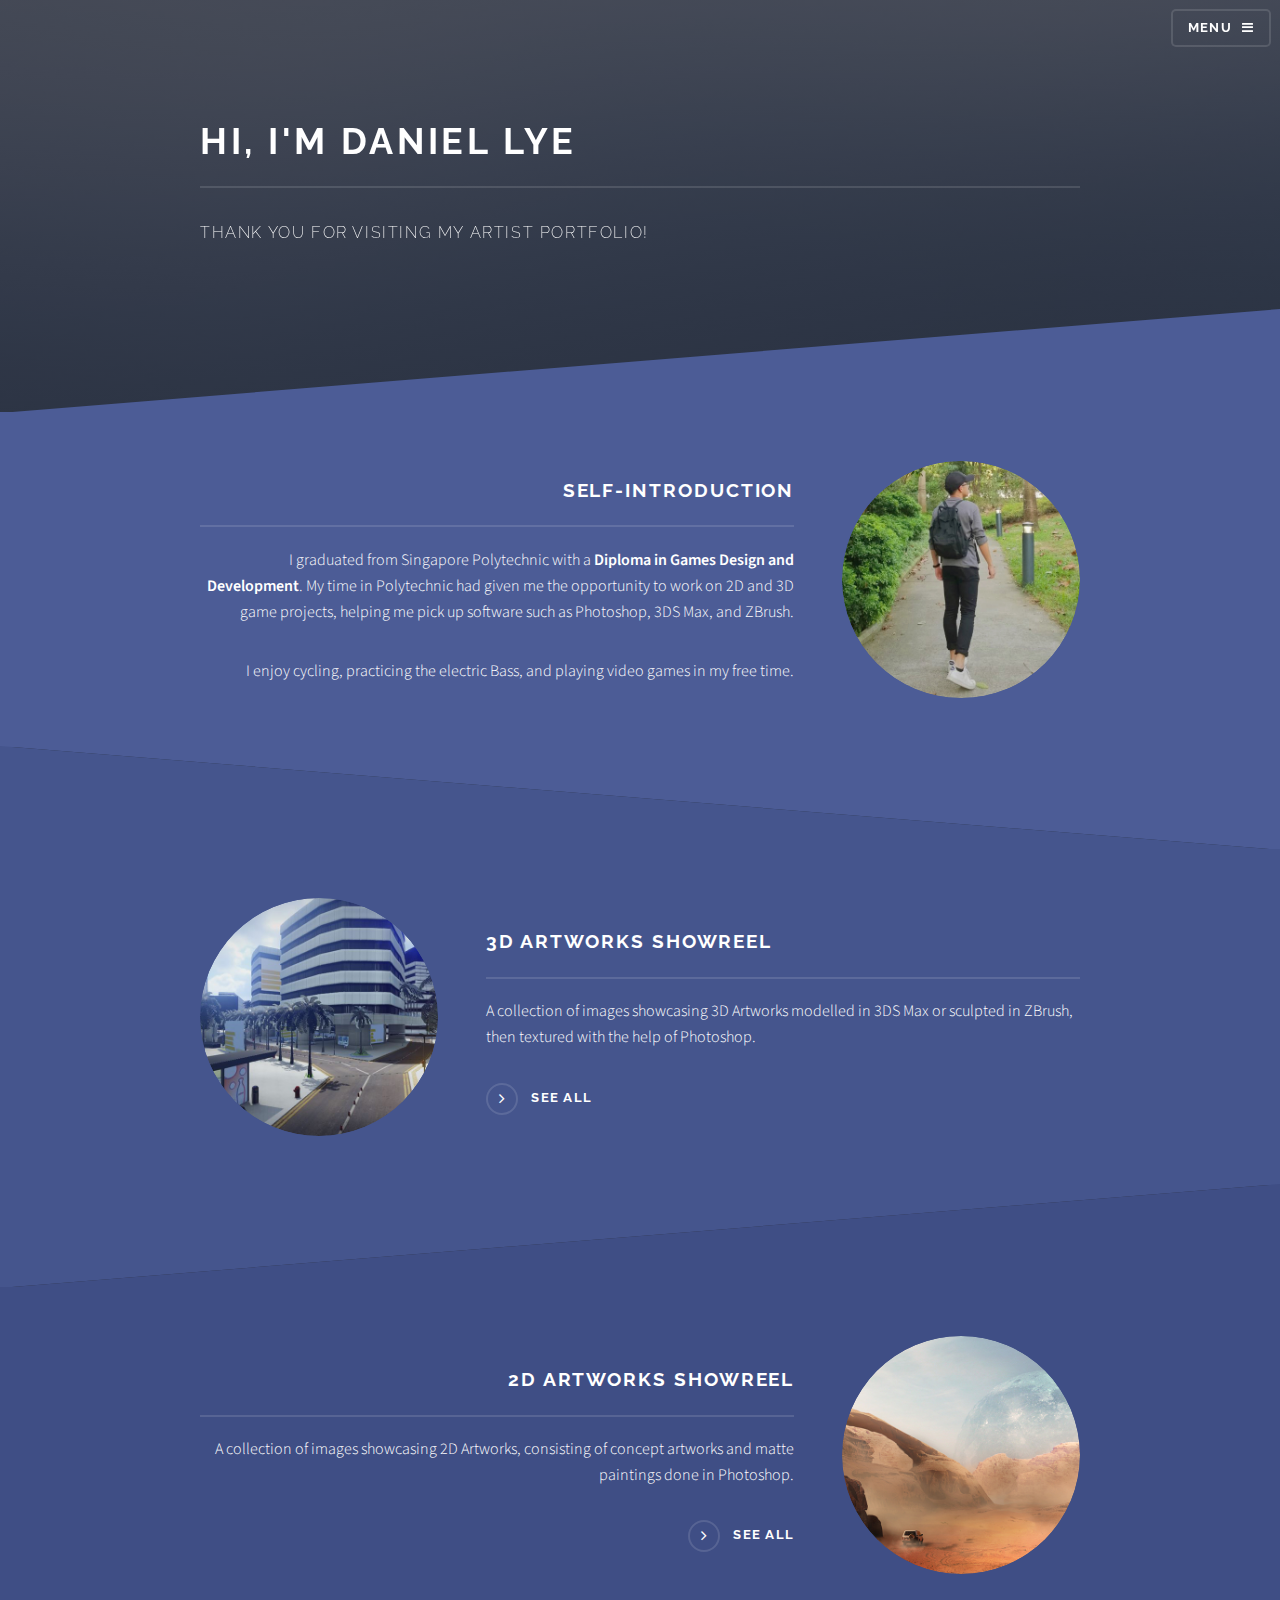
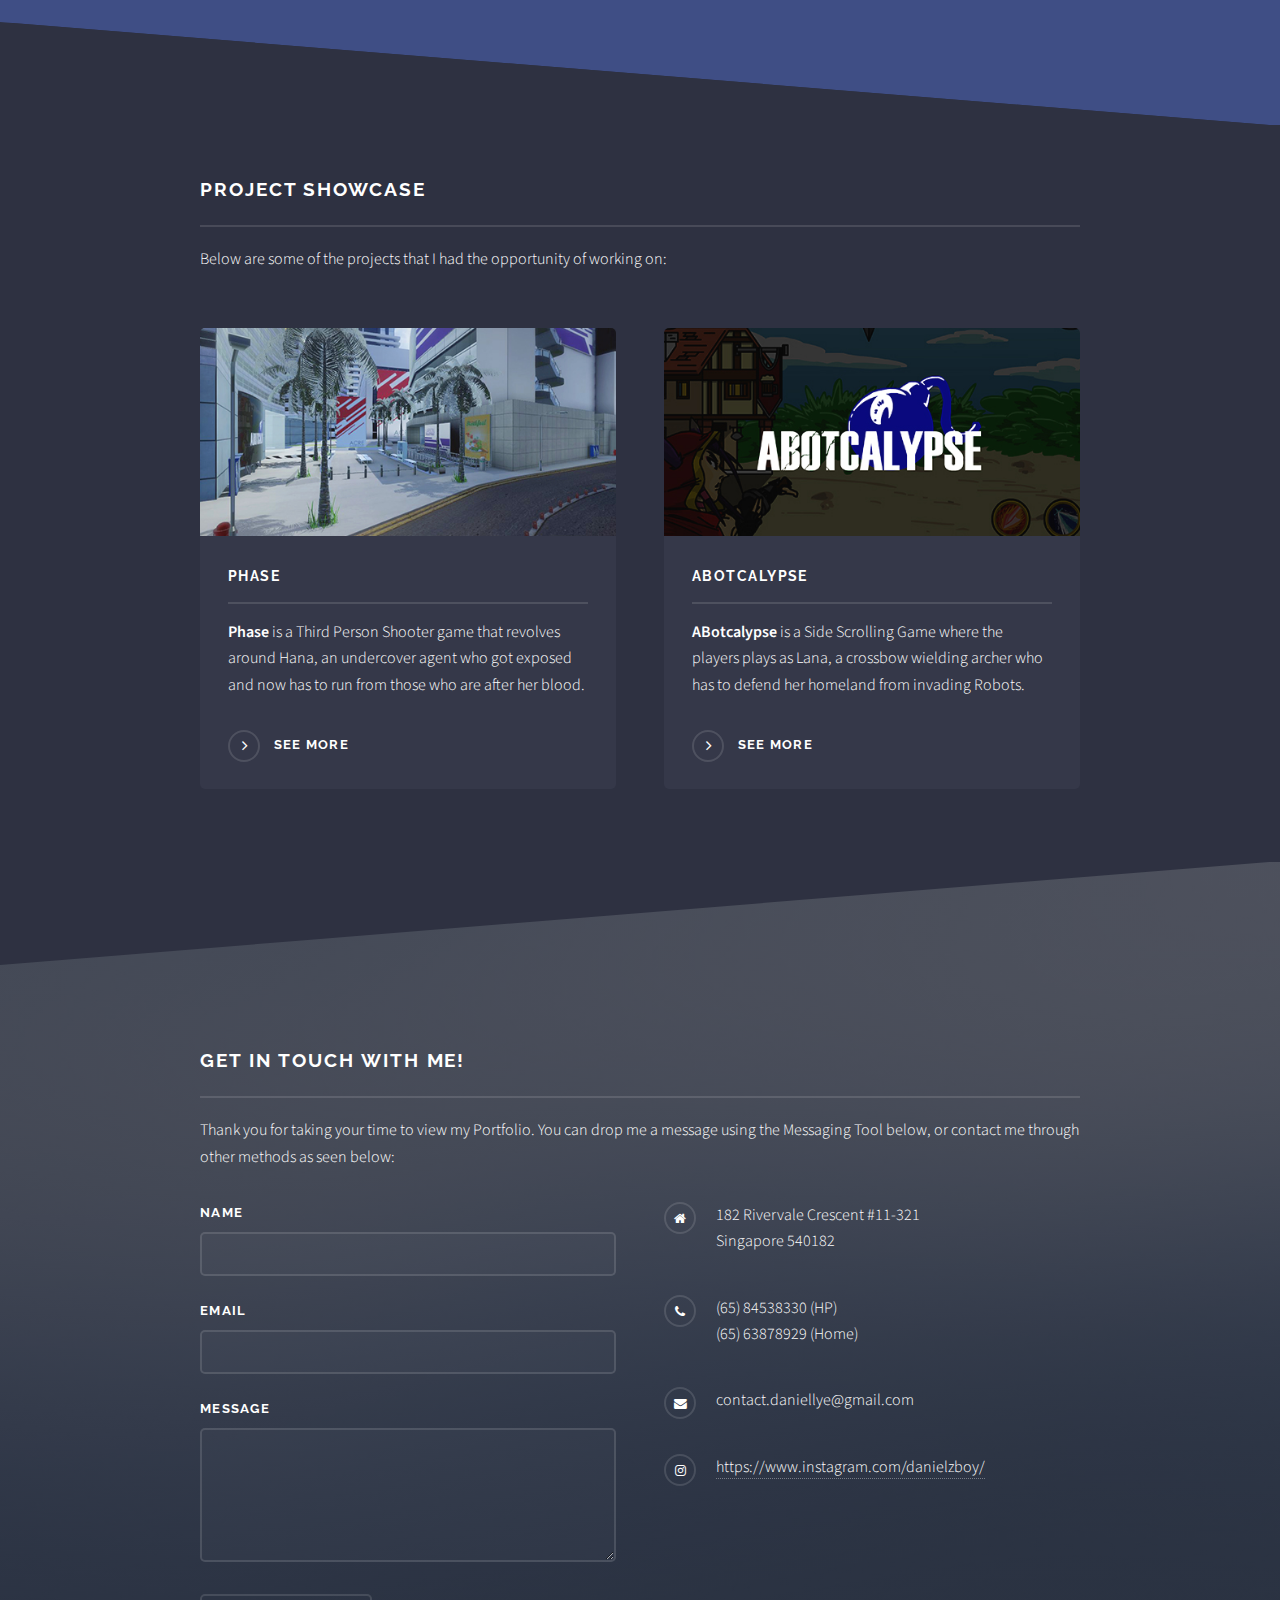
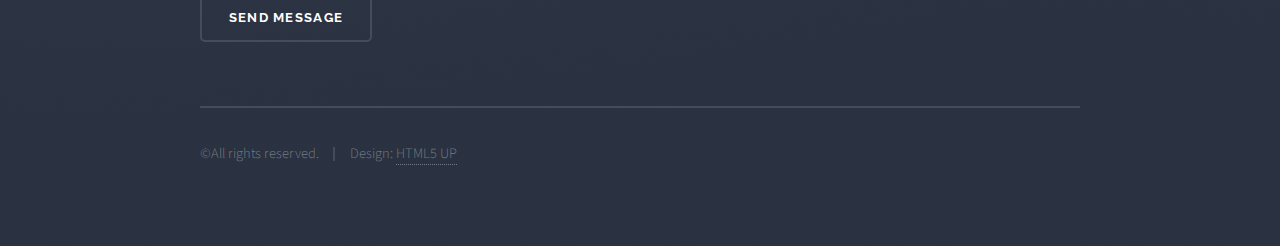
==== index.html @ 3d7a06c6 "Finished updating 2D Artworks" ====
<!DOCTYPE HTML>
<!--
	Solid State by HTML5 UP
	html5up.net | @ajlkn
	Free for personal and commercial use under the CCA 3.0 license (html5up.net/license)
-->
<html>
	<head>
		<title>Daniel Lye's Portfolio</title>
		<meta charset="utf-8" />
		<meta name="viewport" content="width=device-width, initial-scale=1, user-scalable=no" />
		<link rel="stylesheet" href="assets/css/main.css" />
		<noscript><link rel="stylesheet" href="assets/css/noscript.css" /></noscript>
	</head>
	<body class="is-preload">

		<!-- Page Wrapper -->
			<div id="page-wrapper">

				<!-- Header -->
					<header id="header" class="alt">
						<h1><a href="index.html">Daniel Lye's Portfolio</a></h1>
						<nav>
							<a href="#menu">Menu</a>
						</nav>
					</header>

				<!-- Menu -->
					<nav id="menu">
						<div class="inner">
							<h2>Menu</h2>
							<ul class="links">
								<li><a href="index.html">Home</a></li>
								<li><a href="3dartworks.html">3D Artworks</a></li>
								<li><a href="2dartworks.html">2D Artworks</a></li>
								<li><a href="#">Projects</a></li>
								<li><a href="#">Contact Me</a></li>
							</ul>
							<a href="#" class="close">Close</a>
						</div>
					</nav>

				<!-- Banner -->
					<section id="banner">
						<div class="inner">
							<!-- <div class="logo"><span class="icon fa-diamond"></span></div> -->
							<h2>Hi, I'm Daniel Lye</h2>
							<p>Thank you for visiting my Artist Portfolio!<!-- <a href="http://html5up.net">HTML5 UP</a>--></p>
						</div>
					</section>

				<!-- Wrapper -->
					<section id="wrapper">

						<!-- One -->
							<section id="one" class="wrapper spotlight style1">
								<div class="inner">
									<a class="image"><img src="images/01.jpg" alt="" /></a>
									<div class="content">
										<h2 class="major">Self-Introduction</h2>
										<p>I graduated from Singapore Polytechnic with a <strong>Diploma in Games Design and Development</strong>. My time in Polytechnic had given me the opportunity to work on 2D and 3D game projects, helping me pick up software such as Photoshop, 3DS Max, and ZBrush.</p>
										<p>I enjoy cycling, practicing the electric Bass, and playing video games in my free time.</p>
										<!-- <a href="#" class="special">Learn more</a> -->
									</div>
								</div>
							</section>

						<!-- Two -->
							<section id="two" class="wrapper alt spotlight style2">
								<div class="inner">
									<a href="3dartworks.html" class="image"><img src="images/02.jpg" alt="" /></a>
									<div class="content">
										<h2 class="major">3D Artworks Showreel</h2>
										<p>A collection of images showcasing 3D Artworks modelled in 3DS Max or sculpted in ZBrush, then textured with the help of Photoshop.</p>
										<a href="3dartworks.html" class="special">See All</a>
									</div>
								</div>
							</section>

						<!-- Three -->
							<section id="three" class="wrapper spotlight style3">
								<div class="inner">
									<a href="2dartworks.html" class="image"><img src="images/03.jpg" alt="" /></a>
									<div class="content">
										<h2 class="major">2D Artworks Showreel</h2>
										<p>A collection of images showcasing 2D Artworks, consisting of concept artworks and matte paintings done in Photoshop.</p>
										<a href="#" class="special">See All</a>
									</div>
								</div>
							</section>

						<!-- Four -->
							<section id="four" class="wrapper alt style1">
								<div class="inner">
									<h2 class="major">Project Showcase</h2>
									<p>Below are some of the projects that I had the opportunity of working on:</p>
									<section class="features">
										<article>
											<a href="#" class="image"><img src="images/04.jpg" alt="" /></a>
											<h3 class="major">Phase</h3>
											<p><strong>Phase</strong> is a Third Person Shooter game that revolves around Hana, an undercover agent who got exposed and now has to run from those who are after her blood.</p>
											<a href="#" class="special">See more</a>
										</article>
										<article>
											<a href="#" class="image"><img src="images/05.jpg" alt="" /></a>
											<h3 class="major">ABotcalypse</h3>
											<p><strong>ABotcalypse</strong> is a Side Scrolling Game where the players plays as Lana, a crossbow wielding archer who has to defend her homeland from invading Robots.</p>
											<a href="#" class="special">See more</a>
										</article>
										<!-- <article>
											<a href="#" class="image"><img src="images/pic06.jpg" alt="" /></a>
											<h3 class="major">ABotcalypse</h3>
											<p><strong>ABotcalypse</strong> is a Side Scrolling Game where the players plays as Lana, a crossbow wielding archer who has to defend her homeland from invading Robots.</p>
											<a href="#" class="special">Learn more</a>
										</article>
										<article>
											<a href="#" class="image"><img src="images/pic07.jpg" alt="" /></a>
											<h3 class="major">Fusce consequat</h3>
											<p>Lorem ipsum dolor sit amet, consectetur adipiscing vehicula id nulla dignissim dapibus ultrices.</p>
											<a href="#" class="special">Learn more</a>
										</article> -->
									</section>
									<!-- <ul class="actions">
										<li><a href="#" class="button">Browse All</a></li>
									</ul> -->
								</div>
							</section>

					</section>

				<!-- Footer -->
					<section id="footer">
						<div class="inner">
							<h2 class="major">Get in touch with me!</h2>
							<p>Thank you for taking your time to view my Portfolio. You can drop me a message using the Messaging Tool below, or contact me through other methods as seen below:</p>
							<form method="post" action="#">
								<div class="fields">
									<div class="field">
										<label for="name">Name</label>
										<input type="text" name="name" id="name" />
									</div>
									<div class="field">
										<label for="email">Email</label>
										<input type="email" name="email" id="email" />
									</div>
									<div class="field">
										<label for="message">Message</label>
										<textarea name="message" id="message" rows="4"></textarea>
									</div>
								</div>
								<ul class="actions">
									<li><input type="submit" value="Send Message" /></li>
								</ul>
							</form>
							<ul class="contact">
								<li class="fa-home">
								182 Rivervale Crescent #11-321<br />
								Singapore 540182</li>
								<li class="fa-phone">(65) 84538330 (HP)<br />(65) 63878929 (Home)</li>
								<li class="fa-envelope"><!-- <a href="#"></a> -->contact.daniellye@gmail.com</li>
								<!-- <li class="fa-twitter"><a href="#">twitter.com/untitled-tld</a></li>
								<li class="fa-facebook"><a href="#">facebook.com/untitled-tld</a></li> -->
								<li class="fa-instagram"><a href="https://www.instagram.com/danielzboy/">https://www.instagram.com/danielzboy/</a></li>
							</ul>
							<ul class="copyright">
								<li>&copy;All rights reserved.</li><li>Design: <a href="http://html5up.net">HTML5 UP</a></li>
							</ul>
						</div>
					</section>

			</div>

		<!-- Scripts -->
			<script src="assets/js/jquery.min.js"></script>
			<script src="assets/js/jquery.scrollex.min.js"></script>
			<script src="assets/js/browser.min.js"></script>
			<script src="assets/js/breakpoints.min.js"></script>
			<script src="assets/js/util.js"></script>
			<script src="assets/js/main.js"></script>

	</body>
</html>
---- assets/css/main.css ----
@import url(font-awesome.min.css);
@import url("https://fonts.googleapis.com/css?family=Raleway:200,700|Source+Sans+Pro:300,600,300italic,600italic");

/*
	Solid State by HTML5 UP
	html5up.net | @ajlkn
	Free for personal and commercial use under the CCA 3.0 license (html5up.net/license)
*/

html, body, div, span, applet, object,
iframe, h1, h2, h3, h4, h5, h6, p, blockquote,
pre, a, abbr, acronym, address, big, cite,
code, del, dfn, em, img, ins, kbd, q, s, samp,
small, strike, strong, sub, sup, tt, var, b,
u, i, center, dl, dt, dd, ol, ul, li, fieldset,
form, label, legend, table, caption, tbody,
tfoot, thead, tr, th, td, article, aside,
canvas, details, embed, figure, figcaption,
footer, header, hgroup, menu, nav, output, ruby,
section, summary, time, mark, audio, video {
	margin: 0;
	padding: 0;
	border: 0;
	font-size: 100%;
	font: inherit;
	vertical-align: baseline;}

article, aside, details, figcaption, figure,
footer, header, hgroup, menu, nav, section {
	display: block;}

body {
	line-height: 1;
}

ol, ul {
	list-style: none;
}

blockquote, q {
	quotes: none;
}

	blockquote:before, blockquote:after, q:before, q:after {
		content: '';
		content: none;
	}

table {
	border-collapse: collapse;
	border-spacing: 0;
}

body {
	-webkit-text-size-adjust: none;
}

mark {
	background-color: transparent;
	color: inherit;
}

input::-moz-focus-inner {
	border: 0;
	padding: 0;
}

input, select, textarea {
	-moz-appearance: none;
	-webkit-appearance: none;
	-ms-appearance: none;
	appearance: none;
}

/* Basic */

	@-ms-viewport {
		width: device-width;
	}

	body {
		-ms-overflow-style: scrollbar;
	}

	@media screen and (max-width: 480px) {

		html, body {
			min-width: 320px;
		}

	}

	html {
		box-sizing: border-box;
	}

	*, *:before, *:after {
		box-sizing: inherit;
	}

	body {
		background-color: #2e3141;
		background-image: linear-gradient(to top, rgba(46, 49, 65, 0.8), rgba(46, 49, 65, 0.8)), url("../../images/bg.jpg");
		background-size: auto, cover;
		background-attachment: fixed, fixed;
		background-position: center, center;
	}

		body.is-preload *, body.is-preload *:before, body.is-preload *:after {
			-moz-animation: none !important;
			-webkit-animation: none !important;
			-ms-animation: none !important;
			animation: none !important;
			-moz-transition: none !important;
			-webkit-transition: none !important;
			-ms-transition: none !important;
			transition: none !important;
		}

/* Type */

	body, input, select, textarea {
		color: #ffffff;
		font-family: "Source Sans Pro", Helvetica, sans-serif;
		font-size: 16.5pt;
		font-weight: 300;
		line-height: 1.65;
	}

		@media screen and (max-width: 1680px) {

			body, input, select, textarea {
				font-size: 13pt;
			}

		}

		@media screen and (max-width: 1280px) {

			body, input, select, textarea {
				font-size: 12pt;
			}

		}

		@media screen and (max-width: 980px) {

			body, input, select, textarea {
				font-size: 12pt;
			}

		}

		@media screen and (max-width: 736px) {

			body, input, select, textarea {
				font-size: 12pt;
			}

		}

		@media screen and (max-width: 480px) {

			body, input, select, textarea {
				font-size: 12pt;
			}

		}

	a {
		-moz-transition: color 0.2s ease-in-out, border-bottom-color 0.2s ease-in-out;
		-webkit-transition: color 0.2s ease-in-out, border-bottom-color 0.2s ease-in-out;
		-ms-transition: color 0.2s ease-in-out, border-bottom-color 0.2s ease-in-out;
		transition: color 0.2s ease-in-out, border-bottom-color 0.2s ease-in-out;
		border-bottom: dotted 1px rgba(255, 255, 255, 0.35);
		color: #ffffff;
		text-decoration: none;
	}

		a:hover {
			border-bottom-color: transparent;
			color: #ffffff !important;
		}

		a.special:not(.button) {
			text-decoration: none;
			border-bottom: 0;
			display: block;
			font-family: Raleway, Helvetica, sans-serif;
			font-size: 0.8em;
			font-weight: 700;
			letter-spacing: 0.1em;
			margin: 0 0 2em 0;
			text-transform: uppercase;
		}

			a.special:not(.button):before {
				-moz-osx-font-smoothing: grayscale;
				-webkit-font-smoothing: antialiased;
				font-family: FontAwesome;
				font-style: normal;
				font-weight: normal;
				text-transform: none !important;
			}

			a.special:not(.button):before {
				-moz-transition: background-color 0.2s ease-in-out;
				-webkit-transition: background-color 0.2s ease-in-out;
				-ms-transition: background-color 0.2s ease-in-out;
				transition: background-color 0.2s ease-in-out;
				border-radius: 100%;
				border: solid 2px rgba(255, 255, 255, 0.125);
				content: '\f105';
				display: inline-block;
				font-size: 1.25em;
				height: 2em;
				line-height: 1.65em;
				margin-right: 0.85em;
				text-align: center;
				text-indent: 0.15em;
				vertical-align: middle;
				width: 2em;
			}

			a.special:not(.button):hover:before {
				background-color: rgba(255, 255, 255, 0.025);
			}

			a.special:not(.button):active:before {
				background-color: rgba(255, 255, 255, 0.075);
			}

	strong, b {
		color: #ffffff;
		font-weight: 600;
	}

	em, i {
		font-style: italic;
	}

	p {
		margin: 0 0 2em 0;
	}

	h1, h2, h3, h4, h5, h6 {
		color: #ffffff;
		font-family: Raleway, Helvetica, sans-serif;
		font-weight: 700;
		letter-spacing: 0.1em;
		margin: 0 0 1em 0;
		text-transform: uppercase;
	}

		h1 a, h2 a, h3 a, h4 a, h5 a, h6 a {
			color: inherit;
			text-decoration: none;
			border-bottom: 0;
		}

		h1 span, h2 span, h3 span, h4 span, h5 span, h6 span {
			font-weight: 200;
		}

		h1.major, h2.major, h3.major, h4.major, h5.major, h6.major {
			padding-bottom: 1em;
			border-bottom: solid 2px rgba(255, 255, 255, 0.125);
		}

	h2 {
		font-size: 1.2em;
	}

	h3 {
		font-size: 0.9em;
	}

	h4 {
		font-size: 0.7em;
	}

	h5 {
		font-size: 0.7em;
	}

	h6 {
		font-size: 0.7em;
	}

	@media screen and (max-width: 736px) {

		h2 {
			font-size: 1em;
		}

		h3 {
			font-size: 0.8em;
		}

	}

	sub {
		font-size: 0.8em;
		position: relative;
		top: 0.5em;
	}

	sup {
		font-size: 0.8em;
		position: relative;
		top: -0.5em;
	}

	blockquote {
		border-left: solid 4px rgba(255, 255, 255, 0.125);
		font-style: italic;
		margin: 0 0 2em 0;
		padding: 0.5em 0 0.5em 2em;
	}

	code {
		background: rgba(255, 255, 255, 0.025);
		border-radius: 5px;
		border: solid 2px rgba(255, 255, 255, 0.125);
		font-family: "Courier New", monospace;
		font-size: 0.9em;
		margin: 0 0.25em;
		padding: 0.25em 0.65em;
	}

	pre {
		-webkit-overflow-scrolling: touch;
		font-family: "Courier New", monospace;
		font-size: 0.9em;
		margin: 0 0 2em 0;
	}

		pre code {
			display: block;
			line-height: 1.75em;
			padding: 1em 1.5em;
			overflow-x: auto;
		}

	hr {
		border: 0;
		border-bottom: solid 2px rgba(255, 255, 255, 0.125);
		margin: 2.5em 0;
	}

		hr.major {
			margin: 4em 0;
		}

	.align-left {
		text-align: left;
	}

	.align-center {
		text-align: center;
	}

	.align-right {
		text-align: right;
	}

/* Row */

	.row {
		display: flex;
		flex-wrap: wrap;
		box-sizing: border-box;
		align-items: stretch;
	}

		.row > * {
			box-sizing: border-box;
		}

		.row.gtr-uniform > * > :last-child {
			margin-bottom: 0;
		}

		.row.aln-left {
			justify-content: flex-start;
		}

		.row.aln-center {
			justify-content: center;
		}

		.row.aln-right {
			justify-content: flex-end;
		}

		.row.aln-top {
			align-items: flex-start;
		}

		.row.aln-middle {
			align-items: center;
		}

		.row.aln-bottom {
			align-items: flex-end;
		}

		.row > .imp {
			order: -1;
		}

		.row > .col-1 {
			width: 8.3333333333%;
		}

		.row > .off-1 {
			margin-left: 8.3333333333%;
		}

		.row > .col-2 {
			width: 16.6666666667%;
		}

		.row > .off-2 {
			margin-left: 16.6666666667%;
		}

		.row > .col-3 {
			width: 25%;
		}

		.row > .off-3 {
			margin-left: 25%;
		}

		.row > .col-4 {
			width: 33.3333333333%;
		}

		.row > .off-4 {
			margin-left: 33.3333333333%;
		}

		.row > .col-5 {
			width: 41.6666666667%;
		}

		.row > .off-5 {
			margin-left: 41.6666666667%;
		}

		.row > .col-6 {
			width: 50%;
		}

		.row > .off-6 {
			margin-left: 50%;
		}

		.row > .col-7 {
			width: 58.3333333333%;
		}

		.row > .off-7 {
			margin-left: 58.3333333333%;
		}

		.row > .col-8 {
			width: 66.6666666667%;
		}

		.row > .off-8 {
			margin-left: 66.6666666667%;
		}

		.row > .col-9 {
			width: 75%;
		}

		.row > .off-9 {
			margin-left: 75%;
		}

		.row > .col-10 {
			width: 83.3333333333%;
		}

		.row > .off-10 {
			margin-left: 83.3333333333%;
		}

		.row > .col-11 {
			width: 91.6666666667%;
		}

		.row > .off-11 {
			margin-left: 91.6666666667%;
		}

		.row > .col-12 {
			width: 100%;
		}

		.row > .off-12 {
			margin-left: 100%;
		}

		.row.gtr-0 {
			margin-top: 0;
			margin-left: 0em;
		}

			.row.gtr-0 > * {
				padding: 0 0 0 0em;
			}

			.row.gtr-0.gtr-uniform {
				margin-top: 0em;
			}

				.row.gtr-0.gtr-uniform > * {
					padding-top: 0em;
				}

		.row.gtr-25 {
			margin-top: 0;
			margin-left: -0.4375em;
		}

			.row.gtr-25 > * {
				padding: 0 0 0 0.4375em;
			}

			.row.gtr-25.gtr-uniform {
				margin-top: -0.4375em;
			}

				.row.gtr-25.gtr-uniform > * {
					padding-top: 0.4375em;
				}

		.row.gtr-50 {
			margin-top: 0;
			margin-left: -0.875em;
		}

			.row.gtr-50 > * {
				padding: 0 0 0 0.875em;
			}

			.row.gtr-50.gtr-uniform {
				margin-top: -0.875em;
			}

				.row.gtr-50.gtr-uniform > * {
					padding-top: 0.875em;
				}

		.row {
			margin-top: 0;
			margin-left: -1.75em;
		}

			.row > * {
				padding: 0 0 0 1.75em;
			}

			.row.gtr-uniform {
				margin-top: -1.75em;
			}

				.row.gtr-uniform > * {
					padding-top: 1.75em;
				}

		.row.gtr-150 {
			margin-top: 0;
			margin-left: -2.625em;
		}

			.row.gtr-150 > * {
				padding: 0 0 0 2.625em;
			}

			.row.gtr-150.gtr-uniform {
				margin-top: -2.625em;
			}

				.row.gtr-150.gtr-uniform > * {
					padding-top: 2.625em;
				}

		.row.gtr-200 {
			margin-top: 0;
			margin-left: -3.5em;
		}

			.row.gtr-200 > * {
				padding: 0 0 0 3.5em;
			}

			.row.gtr-200.gtr-uniform {
				margin-top: -3.5em;
			}

				.row.gtr-200.gtr-uniform > * {
					padding-top: 3.5em;
				}

		@media screen and (max-width: 1680px) {

			.row {
				display: flex;
				flex-wrap: wrap;
				box-sizing: border-box;
				align-items: stretch;
			}

				.row > * {
					box-sizing: border-box;
				}

				.row.gtr-uniform > * > :last-child {
					margin-bottom: 0;
				}

				.row.aln-left {
					justify-content: flex-start;
				}

				.row.aln-center {
					justify-content: center;
				}

				.row.aln-right {
					justify-content: flex-end;
				}

				.row.aln-top {
					align-items: flex-start;
				}

				.row.aln-middle {
					align-items: center;
				}

				.row.aln-bottom {
					align-items: flex-end;
				}

				.row > .imp-xlarge {
					order: -1;
				}

				.row > .col-1-xlarge {
					width: 8.3333333333%;
				}

				.row > .off-1-xlarge {
					margin-left: 8.3333333333%;
				}

				.row > .col-2-xlarge {
					width: 16.6666666667%;
				}

				.row > .off-2-xlarge {
					margin-left: 16.6666666667%;
				}

				.row > .col-3-xlarge {
					width: 25%;
				}

				.row > .off-3-xlarge {
					margin-left: 25%;
				}

				.row > .col-4-xlarge {
					width: 33.3333333333%;
				}

				.row > .off-4-xlarge {
					margin-left: 33.3333333333%;
				}

				.row > .col-5-xlarge {
					width: 41.6666666667%;
				}

				.row > .off-5-xlarge {
					margin-left: 41.6666666667%;
				}

				.row > .col-6-xlarge {
					width: 50%;
				}

				.row > .off-6-xlarge {
					margin-left: 50%;
				}

				.row > .col-7-xlarge {
					width: 58.3333333333%;
				}

				.row > .off-7-xlarge {
					margin-left: 58.3333333333%;
				}

				.row > .col-8-xlarge {
					width: 66.6666666667%;
				}

				.row > .off-8-xlarge {
					margin-left: 66.6666666667%;
				}

				.row > .col-9-xlarge {
					width: 75%;
				}

				.row > .off-9-xlarge {
					margin-left: 75%;
				}

				.row > .col-10-xlarge {
					width: 83.3333333333%;
				}

				.row > .off-10-xlarge {
					margin-left: 83.3333333333%;
				}

				.row > .col-11-xlarge {
					width: 91.6666666667%;
				}

				.row > .off-11-xlarge {
					margin-left: 91.6666666667%;
				}

				.row > .col-12-xlarge {
					width: 100%;
				}

				.row > .off-12-xlarge {
					margin-left: 100%;
				}

				.row.gtr-0 {
					margin-top: 0;
					margin-left: 0em;
				}

					.row.gtr-0 > * {
						padding: 0 0 0 0em;
					}

					.row.gtr-0.gtr-uniform {
						margin-top: 0em;
					}

						.row.gtr-0.gtr-uniform > * {
							padding-top: 0em;
						}

				.row.gtr-25 {
					margin-top: 0;
					margin-left: -0.4375em;
				}

					.row.gtr-25 > * {
						padding: 0 0 0 0.4375em;
					}

					.row.gtr-25.gtr-uniform {
						margin-top: -0.4375em;
					}

						.row.gtr-25.gtr-uniform > * {
							padding-top: 0.4375em;
						}

				.row.gtr-50 {
					margin-top: 0;
					margin-left: -0.875em;
				}

					.row.gtr-50 > * {
						padding: 0 0 0 0.875em;
					}

					.row.gtr-50.gtr-uniform {
						margin-top: -0.875em;
					}

						.row.gtr-50.gtr-uniform > * {
							padding-top: 0.875em;
						}

				.row {
					margin-top: 0;
					margin-left: -1.75em;
				}

					.row > * {
						padding: 0 0 0 1.75em;
					}

					.row.gtr-uniform {
						margin-top: -1.75em;
					}

						.row.gtr-uniform > * {
							padding-top: 1.75em;
						}

				.row.gtr-150 {
					margin-top: 0;
					margin-left: -2.625em;
				}

					.row.gtr-150 > * {
						padding: 0 0 0 2.625em;
					}

					.row.gtr-150.gtr-uniform {
						margin-top: -2.625em;
					}

						.row.gtr-150.gtr-uniform > * {
							padding-top: 2.625em;
						}

				.row.gtr-200 {
					margin-top: 0;
					margin-left: -3.5em;
				}

					.row.gtr-200 > * {
						padding: 0 0 0 3.5em;
					}

					.row.gtr-200.gtr-uniform {
						margin-top: -3.5em;
					}

						.row.gtr-200.gtr-uniform > * {
							padding-top: 3.5em;
						}

		}

		@media screen and (max-width: 1280px) {

			.row {
				display: flex;
				flex-wrap: wrap;
				box-sizing: border-box;
				align-items: stretch;
			}

				.row > * {
					box-sizing: border-box;
				}

				.row.gtr-uniform > * > :last-child {
					margin-bottom: 0;
				}

				.row.aln-left {
					justify-content: flex-start;
				}

				.row.aln-center {
					justify-content: center;
				}

				.row.aln-right {
					justify-content: flex-end;
				}

				.row.aln-top {
					align-items: flex-start;
				}

				.row.aln-middle {
					align-items: center;
				}

				.row.aln-bottom {
					align-items: flex-end;
				}

				.row > .imp-large {
					order: -1;
				}

				.row > .col-1-large {
					width: 8.3333333333%;
				}

				.row > .off-1-large {
					margin-left: 8.3333333333%;
				}

				.row > .col-2-large {
					width: 16.6666666667%;
				}

				.row > .off-2-large {
					margin-left: 16.6666666667%;
				}

				.row > .col-3-large {
					width: 25%;
				}

				.row > .off-3-large {
					margin-left: 25%;
				}

				.row > .col-4-large {
					width: 33.3333333333%;
				}

				.row > .off-4-large {
					margin-left: 33.3333333333%;
				}

				.row > .col-5-large {
					width: 41.6666666667%;
				}

				.row > .off-5-large {
					margin-left: 41.6666666667%;
				}

				.row > .col-6-large {
					width: 50%;
				}

				.row > .off-6-large {
					margin-left: 50%;
				}

				.row > .col-7-large {
					width: 58.3333333333%;
				}

				.row > .off-7-large {
					margin-left: 58.3333333333%;
				}

				.row > .col-8-large {
					width: 66.6666666667%;
				}

				.row > .off-8-large {
					margin-left: 66.6666666667%;
				}

				.row > .col-9-large {
					width: 75%;
				}

				.row > .off-9-large {
					margin-left: 75%;
				}

				.row > .col-10-large {
					width: 83.3333333333%;
				}

				.row > .off-10-large {
					margin-left: 83.3333333333%;
				}

				.row > .col-11-large {
					width: 91.6666666667%;
				}

				.row > .off-11-large {
					margin-left: 91.6666666667%;
				}

				.row > .col-12-large {
					width: 100%;
				}

				.row > .off-12-large {
					margin-left: 100%;
				}

				.row.gtr-0 {
					margin-top: 0;
					margin-left: 0em;
				}

					.row.gtr-0 > * {
						padding: 0 0 0 0em;
					}

					.row.gtr-0.gtr-uniform {
						margin-top: 0em;
					}

						.row.gtr-0.gtr-uniform > * {
							padding-top: 0em;
						}

				.row.gtr-25 {
					margin-top: 0;
					margin-left: -0.4375em;
				}

					.row.gtr-25 > * {
						padding: 0 0 0 0.4375em;
					}

					.row.gtr-25.gtr-uniform {
						margin-top: -0.4375em;
					}

						.row.gtr-25.gtr-uniform > * {
							padding-top: 0.4375em;
						}

				.row.gtr-50 {
					margin-top: 0;
					margin-left: -0.875em;
				}

					.row.gtr-50 > * {
						padding: 0 0 0 0.875em;
					}

					.row.gtr-50.gtr-uniform {
						margin-top: -0.875em;
					}

						.row.gtr-50.gtr-uniform > * {
							padding-top: 0.875em;
						}

				.row {
					margin-top: 0;
					margin-left: -1.75em;
				}

					.row > * {
						padding: 0 0 0 1.75em;
					}

					.row.gtr-uniform {
						margin-top: -1.75em;
					}

						.row.gtr-uniform > * {
							padding-top: 1.75em;
						}

				.row.gtr-150 {
					margin-top: 0;
					margin-left: -2.625em;
				}

					.row.gtr-150 > * {
						padding: 0 0 0 2.625em;
					}

					.row.gtr-150.gtr-uniform {
						margin-top: -2.625em;
					}

						.row.gtr-150.gtr-uniform > * {
							padding-top: 2.625em;
						}

				.row.gtr-200 {
					margin-top: 0;
					margin-left: -3.5em;
				}

					.row.gtr-200 > * {
						padding: 0 0 0 3.5em;
					}

					.row.gtr-200.gtr-uniform {
						margin-top: -3.5em;
					}

						.row.gtr-200.gtr-uniform > * {
							padding-top: 3.5em;
						}

		}

		@media screen and (max-width: 980px) {

			.row {
				display: flex;
				flex-wrap: wrap;
				box-sizing: border-box;
				align-items: stretch;
			}

				.row > * {
					box-sizing: border-box;
				}

				.row.gtr-uniform > * > :last-child {
					margin-bottom: 0;
				}

				.row.aln-left {
					justify-content: flex-start;
				}

				.row.aln-center {
					justify-content: center;
				}

				.row.aln-right {
					justify-content: flex-end;
				}

				.row.aln-top {
					align-items: flex-start;
				}

				.row.aln-middle {
					align-items: center;
				}

				.row.aln-bottom {
					align-items: flex-end;
				}

				.row > .imp-medium {
					order: -1;
				}

				.row > .col-1-medium {
					width: 8.3333333333%;
				}

				.row > .off-1-medium {
					margin-left: 8.3333333333%;
				}

				.row > .col-2-medium {
					width: 16.6666666667%;
				}

				.row > .off-2-medium {
					margin-left: 16.6666666667%;
				}

				.row > .col-3-medium {
					width: 25%;
				}

				.row > .off-3-medium {
					margin-left: 25%;
				}

				.row > .col-4-medium {
					width: 33.3333333333%;
				}

				.row > .off-4-medium {
					margin-left: 33.3333333333%;
				}

				.row > .col-5-medium {
					width: 41.6666666667%;
				}

				.row > .off-5-medium {
					margin-left: 41.6666666667%;
				}

				.row > .col-6-medium {
					width: 50%;
				}

				.row > .off-6-medium {
					margin-left: 50%;
				}

				.row > .col-7-medium {
					width: 58.3333333333%;
				}

				.row > .off-7-medium {
					margin-left: 58.3333333333%;
				}

				.row > .col-8-medium {
					width: 66.6666666667%;
				}

				.row > .off-8-medium {
					margin-left: 66.6666666667%;
				}

				.row > .col-9-medium {
					width: 75%;
				}

				.row > .off-9-medium {
					margin-left: 75%;
				}

				.row > .col-10-medium {
					width: 83.3333333333%;
				}

				.row > .off-10-medium {
					margin-left: 83.3333333333%;
				}

				.row > .col-11-medium {
					width: 91.6666666667%;
				}

				.row > .off-11-medium {
					margin-left: 91.6666666667%;
				}

				.row > .col-12-medium {
					width: 100%;
				}

				.row > .off-12-medium {
					margin-left: 100%;
				}

				.row.gtr-0 {
					margin-top: 0;
					margin-left: 0em;
				}

					.row.gtr-0 > * {
						padding: 0 0 0 0em;
					}

					.row.gtr-0.gtr-uniform {
						margin-top: 0em;
					}

						.row.gtr-0.gtr-uniform > * {
							padding-top: 0em;
						}

				.row.gtr-25 {
					margin-top: 0;
					margin-left: -0.4375em;
				}

					.row.gtr-25 > * {
						padding: 0 0 0 0.4375em;
					}

					.row.gtr-25.gtr-uniform {
						margin-top: -0.4375em;
					}

						.row.gtr-25.gtr-uniform > * {
							padding-top: 0.4375em;
						}

				.row.gtr-50 {
					margin-top: 0;
					margin-left: -0.875em;
				}

					.row.gtr-50 > * {
						padding: 0 0 0 0.875em;
					}

					.row.gtr-50.gtr-uniform {
						margin-top: -0.875em;
					}

						.row.gtr-50.gtr-uniform > * {
							padding-top: 0.875em;
						}

				.row {
					margin-top: 0;
					margin-left: -1.75em;
				}

					.row > * {
						padding: 0 0 0 1.75em;
					}

					.row.gtr-uniform {
						margin-top: -1.75em;
					}

						.row.gtr-uniform > * {
							padding-top: 1.75em;
						}

				.row.gtr-150 {
					margin-top: 0;
					margin-left: -2.625em;
				}

					.row.gtr-150 > * {
						padding: 0 0 0 2.625em;
					}

					.row.gtr-150.gtr-uniform {
						margin-top: -2.625em;
					}

						.row.gtr-150.gtr-uniform > * {
							padding-top: 2.625em;
						}

				.row.gtr-200 {
					margin-top: 0;
					margin-left: -3.5em;
				}

					.row.gtr-200 > * {
						padding: 0 0 0 3.5em;
					}

					.row.gtr-200.gtr-uniform {
						margin-top: -3.5em;
					}

						.row.gtr-200.gtr-uniform > * {
							padding-top: 3.5em;
						}

		}

		@media screen and (max-width: 736px) {

			.row {
				display: flex;
				flex-wrap: wrap;
				box-sizing: border-box;
				align-items: stretch;
			}

				.row > * {
					box-sizing: border-box;
				}

				.row.gtr-uniform > * > :last-child {
					margin-bottom: 0;
				}

				.row.aln-left {
					justify-content: flex-start;
				}

				.row.aln-center {
					justify-content: center;
				}

				.row.aln-right {
					justify-content: flex-end;
				}

				.row.aln-top {
					align-items: flex-start;
				}

				.row.aln-middle {
					align-items: center;
				}

				.row.aln-bottom {
					align-items: flex-end;
				}

				.row > .imp-small {
					order: -1;
				}

				.row > .col-1-small {
					width: 8.3333333333%;
				}

				.row > .off-1-small {
					margin-left: 8.3333333333%;
				}

				.row > .col-2-small {
					width: 16.6666666667%;
				}

				.row > .off-2-small {
					margin-left: 16.6666666667%;
				}

				.row > .col-3-small {
					width: 25%;
				}

				.row > .off-3-small {
					margin-left: 25%;
				}

				.row > .col-4-small {
					width: 33.3333333333%;
				}

				.row > .off-4-small {
					margin-left: 33.3333333333%;
				}

				.row > .col-5-small {
					width: 41.6666666667%;
				}

				.row > .off-5-small {
					margin-left: 41.6666666667%;
				}

				.row > .col-6-small {
					width: 50%;
				}

				.row > .off-6-small {
					margin-left: 50%;
				}

				.row > .col-7-small {
					width: 58.3333333333%;
				}

				.row > .off-7-small {
					margin-left: 58.3333333333%;
				}

				.row > .col-8-small {
					width: 66.6666666667%;
				}

				.row > .off-8-small {
					margin-left: 66.6666666667%;
				}

				.row > .col-9-small {
					width: 75%;
				}

				.row > .off-9-small {
					margin-left: 75%;
				}

				.row > .col-10-small {
					width: 83.3333333333%;
				}

				.row > .off-10-small {
					margin-left: 83.3333333333%;
				}

				.row > .col-11-small {
					width: 91.6666666667%;
				}

				.row > .off-11-small {
					margin-left: 91.6666666667%;
				}

				.row > .col-12-small {
					width: 100%;
				}

				.row > .off-12-small {
					margin-left: 100%;
				}

				.row.gtr-0 {
					margin-top: 0;
					margin-left: 0em;
				}

					.row.gtr-0 > * {
						padding: 0 0 0 0em;
					}

					.row.gtr-0.gtr-uniform {
						margin-top: 0em;
					}

						.row.gtr-0.gtr-uniform > * {
							padding-top: 0em;
						}

				.row.gtr-25 {
					margin-top: 0;
					margin-left: -0.3125em;
				}

					.row.gtr-25 > * {
						padding: 0 0 0 0.3125em;
					}

					.row.gtr-25.gtr-uniform {
						margin-top: -0.3125em;
					}

						.row.gtr-25.gtr-uniform > * {
							padding-top: 0.3125em;
						}

				.row.gtr-50 {
					margin-top: 0;
					margin-left: -0.625em;
				}

					.row.gtr-50 > * {
						padding: 0 0 0 0.625em;
					}

					.row.gtr-50.gtr-uniform {
						margin-top: -0.625em;
					}

						.row.gtr-50.gtr-uniform > * {
							padding-top: 0.625em;
						}

				.row {
					margin-top: 0;
					margin-left: -1.25em;
				}

					.row > * {
						padding: 0 0 0 1.25em;
					}

					.row.gtr-uniform {
						margin-top: -1.25em;
					}

						.row.gtr-uniform > * {
							padding-top: 1.25em;
						}

				.row.gtr-150 {
					margin-top: 0;
					margin-left: -1.875em;
				}

					.row.gtr-150 > * {
						padding: 0 0 0 1.875em;
					}

					.row.gtr-150.gtr-uniform {
						margin-top: -1.875em;
					}

						.row.gtr-150.gtr-uniform > * {
							padding-top: 1.875em;
						}

				.row.gtr-200 {
					margin-top: 0;
					margin-left: -2.5em;
				}

					.row.gtr-200 > * {
						padding: 0 0 0 2.5em;
					}

					.row.gtr-200.gtr-uniform {
						margin-top: -2.5em;
					}

						.row.gtr-200.gtr-uniform > * {
							padding-top: 2.5em;
						}

		}

		@media screen and (max-width: 480px) {

			.row {
				display: flex;
				flex-wrap: wrap;
				box-sizing: border-box;
				align-items: stretch;
			}

				.row > * {
					box-sizing: border-box;
				}

				.row.gtr-uniform > * > :last-child {
					margin-bottom: 0;
				}

				.row.aln-left {
					justify-content: flex-start;
				}

				.row.aln-center {
					justify-content: center;
				}

				.row.aln-right {
					justify-content: flex-end;
				}

				.row.aln-top {
					align-items: flex-start;
				}

				.row.aln-middle {
					align-items: center;
				}

				.row.aln-bottom {
					align-items: flex-end;
				}

				.row > .imp-xsmall {
					order: -1;
				}

				.row > .col-1-xsmall {
					width: 8.3333333333%;
				}

				.row > .off-1-xsmall {
					margin-left: 8.3333333333%;
				}

				.row > .col-2-xsmall {
					width: 16.6666666667%;
				}

				.row > .off-2-xsmall {
					margin-left: 16.6666666667%;
				}

				.row > .col-3-xsmall {
					width: 25%;
				}

				.row > .off-3-xsmall {
					margin-left: 25%;
				}

				.row > .col-4-xsmall {
					width: 33.3333333333%;
				}

				.row > .off-4-xsmall {
					margin-left: 33.3333333333%;
				}

				.row > .col-5-xsmall {
					width: 41.6666666667%;
				}

				.row > .off-5-xsmall {
					margin-left: 41.6666666667%;
				}

				.row > .col-6-xsmall {
					width: 50%;
				}

				.row > .off-6-xsmall {
					margin-left: 50%;
				}

				.row > .col-7-xsmall {
					width: 58.3333333333%;
				}

				.row > .off-7-xsmall {
					margin-left: 58.3333333333%;
				}

				.row > .col-8-xsmall {
					width: 66.6666666667%;
				}

				.row > .off-8-xsmall {
					margin-left: 66.6666666667%;
				}

				.row > .col-9-xsmall {
					width: 75%;
				}

				.row > .off-9-xsmall {
					margin-left: 75%;
				}

				.row > .col-10-xsmall {
					width: 83.3333333333%;
				}

				.row > .off-10-xsmall {
					margin-left: 83.3333333333%;
				}

				.row > .col-11-xsmall {
					width: 91.6666666667%;
				}

				.row > .off-11-xsmall {
					margin-left: 91.6666666667%;
				}

				.row > .col-12-xsmall {
					width: 100%;
				}

				.row > .off-12-xsmall {
					margin-left: 100%;
				}

				.row.gtr-0 {
					margin-top: 0;
					margin-left: 0em;
				}

					.row.gtr-0 > * {
						padding: 0 0 0 0em;
					}

					.row.gtr-0.gtr-uniform {
						margin-top: 0em;
					}

						.row.gtr-0.gtr-uniform > * {
							padding-top: 0em;
						}

				.row.gtr-25 {
					margin-top: 0;
					margin-left: -0.3125em;
				}

					.row.gtr-25 > * {
						padding: 0 0 0 0.3125em;
					}

					.row.gtr-25.gtr-uniform {
						margin-top: -0.3125em;
					}

						.row.gtr-25.gtr-uniform > * {
							padding-top: 0.3125em;
						}

				.row.gtr-50 {
					margin-top: 0;
					margin-left: -0.625em;
				}

					.row.gtr-50 > * {
						padding: 0 0 0 0.625em;
					}

					.row.gtr-50.gtr-uniform {
						margin-top: -0.625em;
					}

						.row.gtr-50.gtr-uniform > * {
							padding-top: 0.625em;
						}

				.row {
					margin-top: 0;
					margin-left: -1.25em;
				}

					.row > * {
						padding: 0 0 0 1.25em;
					}

					.row.gtr-uniform {
						margin-top: -1.25em;
					}

						.row.gtr-uniform > * {
							padding-top: 1.25em;
						}

				.row.gtr-150 {
					margin-top: 0;
					margin-left: -1.875em;
				}

					.row.gtr-150 > * {
						padding: 0 0 0 1.875em;
					}

					.row.gtr-150.gtr-uniform {
						margin-top: -1.875em;
					}

						.row.gtr-150.gtr-uniform > * {
							padding-top: 1.875em;
						}

				.row.gtr-200 {
					margin-top: 0;
					margin-left: -2.5em;
				}

					.row.gtr-200 > * {
						padding: 0 0 0 2.5em;
					}

					.row.gtr-200.gtr-uniform {
						margin-top: -2.5em;
					}

						.row.gtr-200.gtr-uniform > * {
							padding-top: 2.5em;
						}

		}

		@media screen and (max-width: 360px) {

			.row {
				display: flex;
				flex-wrap: wrap;
				box-sizing: border-box;
				align-items: stretch;
			}

				.row > * {
					box-sizing: border-box;
				}

				.row.gtr-uniform > * > :last-child {
					margin-bottom: 0;
				}

				.row.aln-left {
					justify-content: flex-start;
				}

				.row.aln-center {
					justify-content: center;
				}

				.row.aln-right {
					justify-content: flex-end;
				}

				.row.aln-top {
					align-items: flex-start;
				}

				.row.aln-middle {
					align-items: center;
				}

				.row.aln-bottom {
					align-items: flex-end;
				}

				.row > .imp-xxsmall {
					order: -1;
				}

				.row > .col-1-xxsmall {
					width: 8.3333333333%;
				}

				.row > .off-1-xxsmall {
					margin-left: 8.3333333333%;
				}

				.row > .col-2-xxsmall {
					width: 16.6666666667%;
				}

				.row > .off-2-xxsmall {
					margin-left: 16.6666666667%;
				}

				.row > .col-3-xxsmall {
					width: 25%;
				}

				.row > .off-3-xxsmall {
					margin-left: 25%;
				}

				.row > .col-4-xxsmall {
					width: 33.3333333333%;
				}

				.row > .off-4-xxsmall {
					margin-left: 33.3333333333%;
				}

				.row > .col-5-xxsmall {
					width: 41.6666666667%;
				}

				.row > .off-5-xxsmall {
					margin-left: 41.6666666667%;
				}

				.row > .col-6-xxsmall {
					width: 50%;
				}

				.row > .off-6-xxsmall {
					margin-left: 50%;
				}

				.row > .col-7-xxsmall {
					width: 58.3333333333%;
				}

				.row > .off-7-xxsmall {
					margin-left: 58.3333333333%;
				}

				.row > .col-8-xxsmall {
					width: 66.6666666667%;
				}

				.row > .off-8-xxsmall {
					margin-left: 66.6666666667%;
				}

				.row > .col-9-xxsmall {
					width: 75%;
				}

				.row > .off-9-xxsmall {
					margin-left: 75%;
				}

				.row > .col-10-xxsmall {
					width: 83.3333333333%;
				}

				.row > .off-10-xxsmall {
					margin-left: 83.3333333333%;
				}

				.row > .col-11-xxsmall {
					width: 91.6666666667%;
				}

				.row > .off-11-xxsmall {
					margin-left: 91.6666666667%;
				}

				.row > .col-12-xxsmall {
					width: 100%;
				}

				.row > .off-12-xxsmall {
					margin-left: 100%;
				}

				.row.gtr-0 {
					margin-top: 0;
					margin-left: 0em;
				}

					.row.gtr-0 > * {
						padding: 0 0 0 0em;
					}

					.row.gtr-0.gtr-uniform {
						margin-top: 0em;
					}

						.row.gtr-0.gtr-uniform > * {
							padding-top: 0em;
						}

				.row.gtr-25 {
					margin-top: 0;
					margin-left: -0.3125em;
				}

					.row.gtr-25 > * {
						padding: 0 0 0 0.3125em;
					}

					.row.gtr-25.gtr-uniform {
						margin-top: -0.3125em;
					}

						.row.gtr-25.gtr-uniform > * {
							padding-top: 0.3125em;
						}

				.row.gtr-50 {
					margin-top: 0;
					margin-left: -0.625em;
				}

					.row.gtr-50 > * {
						padding: 0 0 0 0.625em;
					}

					.row.gtr-50.gtr-uniform {
						margin-top: -0.625em;
					}

						.row.gtr-50.gtr-uniform > * {
							padding-top: 0.625em;
						}

				.row {
					margin-top: 0;
					margin-left: -1.25em;
				}

					.row > * {
						padding: 0 0 0 1.25em;
					}

					.row.gtr-uniform {
						margin-top: -1.25em;
					}

						.row.gtr-uniform > * {
							padding-top: 1.25em;
						}

				.row.gtr-150 {
					margin-top: 0;
					margin-left: -1.875em;
				}

					.row.gtr-150 > * {
						padding: 0 0 0 1.875em;
					}

					.row.gtr-150.gtr-uniform {
						margin-top: -1.875em;
					}

						.row.gtr-150.gtr-uniform > * {
							padding-top: 1.875em;
						}

				.row.gtr-200 {
					margin-top: 0;
					margin-left: -2.5em;
				}

					.row.gtr-200 > * {
						padding: 0 0 0 2.5em;
					}

					.row.gtr-200.gtr-uniform {
						margin-top: -2.5em;
					}

						.row.gtr-200.gtr-uniform > * {
							padding-top: 2.5em;
						}

		}

/* Section/Article */

	section.special, article.special {
		text-align: center;
	}

/* Form */

	form {
		margin: 0 0 2em 0;
	}

		form > :last-child {
			margin-bottom: 0;
		}

		form > .fields {
			display: -moz-flex;
			display: -webkit-flex;
			display: -ms-flex;
			display: flex;
			-moz-flex-wrap: wrap;
			-webkit-flex-wrap: wrap;
			-ms-flex-wrap: wrap;
			flex-wrap: wrap;
			width: calc(100% + 3em);
			margin: -1.5em 0 2em -1.5em;
		}

			form > .fields > .field {
				-moz-flex-grow: 0;
				-webkit-flex-grow: 0;
				-ms-flex-grow: 0;
				flex-grow: 0;
				-moz-flex-shrink: 0;
				-webkit-flex-shrink: 0;
				-ms-flex-shrink: 0;
				flex-shrink: 0;
				padding: 1.5em 0 0 1.5em;
				width: calc(100% - 1.5em);
			}

				form > .fields > .field.half {
					width: calc(50% - 0.75em);
				}

				form > .fields > .field.third {
					width: calc(100%/3 - 0.5em);
				}

				form > .fields > .field.quarter {
					width: calc(25% - 0.375em);
				}

		@media screen and (max-width: 480px) {

			form > .fields {
				width: calc(100% + 3em);
				margin: -1.5em 0 2em -1.5em;
			}

				form > .fields > .field {
					padding: 1.5em 0 0 1.5em;
					width: calc(100% - 1.5em);
				}

					form > .fields > .field.half {
						width: calc(100% - 1.5em);
					}

					form > .fields > .field.third {
						width: calc(100% - 1.5em);
					}

					form > .fields > .field.quarter {
						width: calc(100% - 1.5em);
					}

		}

	label {
		color: #ffffff;
		display: block;
		font-family: Raleway, Helvetica, sans-serif;
		font-size: 0.8em;
		font-weight: 700;
		letter-spacing: 0.1em;
		margin: 0 0 0.7em 0;
		text-transform: uppercase;
	}

	input[type="text"],
	input[type="password"],
	input[type="email"],
	input[type="tel"],
	select,
	textarea {
		-moz-appearance: none;
		-webkit-appearance: none;
		-ms-appearance: none;
		appearance: none;
		background: rgba(255, 255, 255, 0.025);
		border-radius: 5px;
		border: none;
		border: solid 2px rgba(255, 255, 255, 0.125);
		color: inherit;
		display: block;
		outline: 0;
		padding: 0 1em;
		text-decoration: none;
		width: 100%;
	}

		input[type="text"]:invalid,
		input[type="password"]:invalid,
		input[type="email"]:invalid,
		input[type="tel"]:invalid,
		select:invalid,
		textarea:invalid {
			box-shadow: none;
		}

		input[type="text"]:focus,
		input[type="password"]:focus,
		input[type="email"]:focus,
		input[type="tel"]:focus,
		select:focus,
		textarea:focus {
			border-color: #5b6ba6;
		}

	select {
		background-image: url("data:image/svg+xml;charset=utf8,%3Csvg xmlns='http://www.w3.org/2000/svg' width='40' height='40' preserveAspectRatio='none' viewBox='0 0 40 40'%3E%3Cpath d='M9.4,12.3l10.4,10.4l10.4-10.4c0.2-0.2,0.5-0.4,0.9-0.4c0.3,0,0.6,0.1,0.9,0.4l3.3,3.3c0.2,0.2,0.4,0.5,0.4,0.9 c0,0.4-0.1,0.6-0.4,0.9L20.7,31.9c-0.2,0.2-0.5,0.4-0.9,0.4c-0.3,0-0.6-0.1-0.9-0.4L4.3,17.3c-0.2-0.2-0.4-0.5-0.4-0.9 c0-0.4,0.1-0.6,0.4-0.9l3.3-3.3c0.2-0.2,0.5-0.4,0.9-0.4S9.1,12.1,9.4,12.3z' fill='rgba(255, 255, 255, 0.125)' /%3E%3C/svg%3E");
		background-size: 1.25rem;
		background-repeat: no-repeat;
		background-position: calc(100% - 1rem) center;
		height: 2.75em;
		padding-right: 2.75em;
		text-overflow: ellipsis;
	}

		select option {
			color: #ffffff;
			background: #2e3141;
		}

		select:focus::-ms-value {
			background-color: transparent;
		}

		select::-ms-expand {
			display: none;
		}

	input[type="text"],
	input[type="password"],
	input[type="email"],
	select {
		height: 2.75em;
	}

	textarea {
		padding: 0.75em 1em;
	}

	input[type="checkbox"],
	input[type="radio"] {
		-moz-appearance: none;
		-webkit-appearance: none;
		-ms-appearance: none;
		appearance: none;
		display: block;
		float: left;
		margin-right: -2em;
		opacity: 0;
		width: 1em;
		z-index: -1;
	}

		input[type="checkbox"] + label,
		input[type="radio"] + label {
			text-decoration: none;
			color: #ffffff;
			cursor: pointer;
			display: inline-block;
			font-size: 1em;
			font-family: "Source Sans Pro", Helvetica, sans-serif;
			text-transform: none;
			letter-spacing: 0;
			font-weight: 300;
			padding-left: 2.4em;
			padding-right: 0.75em;
			position: relative;
		}

			input[type="checkbox"] + label:before,
			input[type="radio"] + label:before {
				-moz-osx-font-smoothing: grayscale;
				-webkit-font-smoothing: antialiased;
				font-family: FontAwesome;
				font-style: normal;
				font-weight: normal;
				text-transform: none !important;
			}

			input[type="checkbox"] + label:before,
			input[type="radio"] + label:before {
				background: rgba(255, 255, 255, 0.025);
				border-radius: 5px;
				border: solid 2px rgba(255, 255, 255, 0.125);
				content: '';
				display: inline-block;
				height: 1.65em;
				left: 0;
				line-height: 1.58125em;
				position: absolute;
				text-align: center;
				top: 0;
				width: 1.65em;
			}

		input[type="checkbox"]:checked + label:before,
		input[type="radio"]:checked + label:before {
			background: #ffffff;
			border-color: #ffffff;
			content: '\f00c';
			color: #2e3141;
		}

		input[type="checkbox"]:focus + label:before,
		input[type="radio"]:focus + label:before {
			border-color: #4c5c96;
		}

	input[type="checkbox"] + label:before {
		border-radius: 5px;
	}

	input[type="radio"] + label:before {
		border-radius: 100%;
	}

	::-webkit-input-placeholder {
		color: rgba(255, 255, 255, 0.35) !important;
		opacity: 1.0;
	}

	:-moz-placeholder {
		color: rgba(255, 255, 255, 0.35) !important;
		opacity: 1.0;
	}

	::-moz-placeholder {
		color: rgba(255, 255, 255, 0.35) !important;
		opacity: 1.0;
	}

	:-ms-input-placeholder {
		color: rgba(255, 255, 255, 0.35) !important;
		opacity: 1.0;
	}

/* Box */

	.box {
		border-radius: 5px;
		border: solid 2px rgba(255, 255, 255, 0.125);
		margin-bottom: 2em;
		padding: 1.5em;
	}

		.box > :last-child,
		.box > :last-child > :last-child,
		.box > :last-child > :last-child > :last-child {
			margin-bottom: 0;
		}

		.box.alt {
			border: 0;
			border-radius: 0;
			padding: 0;
		}

/* Icon */

	.icon {
		text-decoration: none;
		border-bottom: none;
		position: relative;
	}

		.icon:before {
			-moz-osx-font-smoothing: grayscale;
			-webkit-font-smoothing: antialiased;
			font-family: FontAwesome;
			font-style: normal;
			font-weight: normal;
			text-transform: none !important;
		}

		.icon > .label {
			display: none;
		}

/* Image */

	.image {
		border-radius: 5px;
		border: 0;
		display: inline-block;
		position: relative;
	}

		.image img {
			border-radius: 5px;
			display: block;
		}

		.image.left, .image.right {
			max-width: 40%;
		}

			.image.left img, .image.right img {
				width: 100%;
			}

		.image.left {
			float: left;
			padding: 0 1.5em 1em 0;
			top: 0.25em;
		}

		.image.right {
			float: right;
			padding: 0 0 1em 1.5em;
			top: 0.25em;
		}

		.image.fit {
			display: block;
			margin: 0 0 2em 0;
			width: 100%;
		}

			.image.fit img {
				width: 100%;
			}

		.image.main {
			display: block;
			margin: 0 0 3em 0;
			width: 100%;
		}

			.image.main img {
				width: 100%;
			}
			
		.responsive {
			width: 100%;
			height:auto;
			margin:20px;
		}

		.responsivePortrait {
			max-width:40%;
			height:auto;
			margin:15px;
		}

/* List */

	ol {
		list-style: decimal;
		margin: 0 0 2em 0;
		padding-left: 1.25em;
	}

		ol li {
			padding-left: 0.25em;
		}

	ul {
		list-style: disc;
		margin: 0 0 2em 0;
		padding-left: 1em;
	}

		ul li {
			padding-left: 0.5em;
		}

		ul.alt {
			list-style: none;
			padding-left: 0;
		}

			ul.alt li {
				border-top: solid 1px rgba(255, 255, 255, 0.125);
				padding: 0.5em 0;
			}

				ul.alt li:first-child {
					border-top: 0;
					padding-top: 0;
				}

	dl {
		margin: 0 0 2em 0;
	}

		dl dt {
			display: block;
			font-weight: 600;
			margin: 0 0 1em 0;
		}

		dl dd {
			margin-left: 2em;
		}

/* Actions */

	ul.actions {
		display: -moz-flex;
		display: -webkit-flex;
		display: -ms-flex;
		display: flex;
		cursor: default;
		list-style: none;
		margin-left: -1em;
		padding-left: 0;
	}

		ul.actions li {
			padding: 0 0 0 1em;
			vertical-align: middle;
		}

		ul.actions.special {
			-moz-justify-content: center;
			-webkit-justify-content: center;
			-ms-justify-content: center;
			justify-content: center;
			width: 100%;
			margin-left: 0;
		}

			ul.actions.special li:first-child {
				padding-left: 0;
			}

		ul.actions.stacked {
			-moz-flex-direction: column;
			-webkit-flex-direction: column;
			-ms-flex-direction: column;
			flex-direction: column;
			margin-left: 0;
		}

			ul.actions.stacked li {
				padding: 1.3em 0 0 0;
			}

				ul.actions.stacked li:first-child {
					padding-top: 0;
				}

		ul.actions.fit {
			width: calc(100% + 1em);
		}

			ul.actions.fit li {
				-moz-flex-grow: 1;
				-webkit-flex-grow: 1;
				-ms-flex-grow: 1;
				flex-grow: 1;
				-moz-flex-shrink: 1;
				-webkit-flex-shrink: 1;
				-ms-flex-shrink: 1;
				flex-shrink: 1;
				width: 100%;
			}

				ul.actions.fit li > * {
					width: 100%;
				}

			ul.actions.fit.stacked {
				width: 100%;
			}

		@media screen and (max-width: 480px) {

			ul.actions:not(.fixed) {
				-moz-flex-direction: column;
				-webkit-flex-direction: column;
				-ms-flex-direction: column;
				flex-direction: column;
				margin-left: 0;
				width: 100% !important;
			}

				ul.actions:not(.fixed) li {
					-moz-flex-grow: 1;
					-webkit-flex-grow: 1;
					-ms-flex-grow: 1;
					flex-grow: 1;
					-moz-flex-shrink: 1;
					-webkit-flex-shrink: 1;
					-ms-flex-shrink: 1;
					flex-shrink: 1;
					padding: 1em 0 0 0;
					text-align: center;
					width: 100%;
				}

					ul.actions:not(.fixed) li > * {
						width: 100%;
					}

					ul.actions:not(.fixed) li:first-child {
						padding-top: 0;
					}

					ul.actions:not(.fixed) li input[type="submit"],
					ul.actions:not(.fixed) li input[type="reset"],
					ul.actions:not(.fixed) li input[type="button"],
					ul.actions:not(.fixed) li button,
					ul.actions:not(.fixed) li .button {
						width: 100%;
					}

						ul.actions:not(.fixed) li input[type="submit"].icon:before,
						ul.actions:not(.fixed) li input[type="reset"].icon:before,
						ul.actions:not(.fixed) li input[type="button"].icon:before,
						ul.actions:not(.fixed) li button.icon:before,
						ul.actions:not(.fixed) li .button.icon:before {
							margin-left: -0.5rem;
						}

		}

/* Icons */

	ul.icons {
		cursor: default;
		list-style: none;
		padding-left: 0;
	}

		ul.icons li {
			display: inline-block;
			padding: 0 1em 0 0;
		}

			ul.icons li:last-child {
				padding-right: 0;
			}

			ul.icons li .icon:before {
				font-size: 1.25em;
			}

/* Contact */

	ul.contact {
		list-style: none;
		padding: 0;
	}

		ul.contact li {
			text-decoration: none;
			margin: 2.5em 0 0 0;
			padding: 0 0 0 3.25em;
			position: relative;
		}

			ul.contact li:before {
				-moz-osx-font-smoothing: grayscale;
				-webkit-font-smoothing: antialiased;
				font-family: FontAwesome;
				font-style: normal;
				font-weight: normal;
				text-transform: none !important;
			}

			ul.contact li:before {
				border-radius: 100%;
				border: solid 2px rgba(255, 255, 255, 0.125);
				display: inline-block;
				font-size: 0.8em;
				height: 2.5em;
				left: 0;
				line-height: 2.35em;
				position: absolute;
				text-align: center;
				top: 0;
				width: 2.5em;
			}

			ul.contact li:first-child {
				margin-top: 0;
			}

		@media screen and (max-width: 736px) {

			ul.contact li {
				margin: 1.5em 0 0 0;
			}

		}

/* Pagination */

	ul.pagination {
		cursor: default;
		list-style: none;
		padding-left: 0;
	}

		ul.pagination li {
			display: inline-block;
			padding-left: 0;
			vertical-align: middle;
		}

			ul.pagination li > .page {
				-moz-transition: background-color 0.2s ease-in-out, color 0.2s ease-in-out;
				-webkit-transition: background-color 0.2s ease-in-out, color 0.2s ease-in-out;
				-ms-transition: background-color 0.2s ease-in-out, color 0.2s ease-in-out;
				transition: background-color 0.2s ease-in-out, color 0.2s ease-in-out;
				border-bottom: 0;
				border-radius: 5px;
				display: inline-block;
				height: 1.5em;
				line-height: 1.5em;
				margin: 0 0.125em;
				min-width: 1.5em;
				padding: 0 0.5em;
				text-align: center;
			}

				ul.pagination li > .page:hover {
					background-color: rgba(255, 255, 255, 0.025);
				}

				ul.pagination li > .page.active {
					background-color: #4c5c96;
				}

			ul.pagination li:first-child {
				padding-right: 0.75em;
			}

			ul.pagination li:last-child {
				padding-left: 0.75em;
			}

		@media screen and (max-width: 480px) {

			ul.pagination li:nth-child(n+2):nth-last-child(n+2) {
				display: none;
			}

			ul.pagination li .button {
				width: 100%;
			}

			ul.pagination li:first-child {
				width: calc(50% - 2px);
				text-align: left;
				padding-right: 0.325em;
			}

			ul.pagination li:last-child {
				width: calc(50% - 2px);
				text-align: right;
				padding-left: 0.325em;
			}

		}

/* Table */

	.table-wrapper {
		-webkit-overflow-scrolling: touch;
		overflow-x: auto;
	}

	table {
		margin: 0 0 2em 0;
		width: 100%;
	}

		table tbody tr {
			border: solid 1px rgba(255, 255, 255, 0.125);
			border-left: 0;
			border-right: 0;
		}

			table tbody tr:nth-child(2n + 1) {
				background-color: rgba(255, 255, 255, 0.025);
			}

		table td {
			padding: 0.75em 0.75em;
		}

		table th {
			color: #ffffff;
			font-size: 0.9em;
			font-weight: 600;
			padding: 0 0.75em 0.75em 0.75em;
			text-align: left;
		}

		table thead {
			border-bottom: solid 2px rgba(255, 255, 255, 0.125);
		}

		table tfoot {
			border-top: solid 2px rgba(255, 255, 255, 0.125);
		}

		table.alt {
			border-collapse: separate;
		}

			table.alt tbody tr td {
				border: solid 1px rgba(255, 255, 255, 0.125);
				border-left-width: 0;
				border-top-width: 0;
			}

				table.alt tbody tr td:first-child {
					border-left-width: 1px;
				}

			table.alt tbody tr:first-child td {
				border-top-width: 1px;
			}

			table.alt thead {
				border-bottom: 0;
			}

			table.alt tfoot {
				border-top: 0;
			}

/* Button */

	input[type="submit"],
	input[type="reset"],
	input[type="button"],
	button,
	.button {
		-moz-appearance: none;
		-webkit-appearance: none;
		-ms-appearance: none;
		appearance: none;
		-moz-transition: background-color 0.2s ease-in-out;
		-webkit-transition: background-color 0.2s ease-in-out;
		-ms-transition: background-color 0.2s ease-in-out;
		transition: background-color 0.2s ease-in-out;
		background-color: transparent;
		border-radius: 5px;
		border: 0;
		box-shadow: inset 0 0 0 2px rgba(255, 255, 255, 0.125);
		color: #ffffff !important;
		cursor: pointer;
		display: inline-block;
		font-family: Raleway, Helvetica, sans-serif;
		font-size: 0.8em;
		font-weight: 700;
		height: 3.75em;
		letter-spacing: 0.1em;
		line-height: 3.75em;
		padding: 0 2.25em;
		text-align: center;
		text-decoration: none;
		text-transform: uppercase;
		white-space: nowrap;
	}

		input[type="submit"]:hover,
		input[type="reset"]:hover,
		input[type="button"]:hover,
		button:hover,
		.button:hover {
			background-color: rgba(255, 255, 255, 0.025);
		}

		input[type="submit"]:active,
		input[type="reset"]:active,
		input[type="button"]:active,
		button:active,
		.button:active {
			background-color: rgba(255, 255, 255, 0.075);
		}

		input[type="submit"].icon:before,
		input[type="reset"].icon:before,
		input[type="button"].icon:before,
		button.icon:before,
		.button.icon:before {
			margin-right: 0.5em;
			color: rgba(255, 255, 255, 0.35);
		}

		input[type="submit"].primary,
		input[type="reset"].primary,
		input[type="button"].primary,
		button.primary,
		.button.primary {
			background-color: #4c5c96;
			box-shadow: none;
		}

			input[type="submit"].primary:hover,
			input[type="reset"].primary:hover,
			input[type="button"].primary:hover,
			button.primary:hover,
			.button.primary:hover {
				background-color: #53639e;
			}

			input[type="submit"].primary:active,
			input[type="reset"].primary:active,
			input[type="button"].primary:active,
			button.primary:active,
			.button.primary:active {
				background-color: #45558d;
			}

			input[type="submit"].primary.icon:before,
			input[type="reset"].primary.icon:before,
			input[type="button"].primary.icon:before,
			button.primary.icon:before,
			.button.primary.icon:before {
				color: #7985b0;
			}

		input[type="submit"].fit,
		input[type="reset"].fit,
		input[type="button"].fit,
		button.fit,
		.button.fit {
			width: 100%;
		}

		input[type="submit"].small,
		input[type="reset"].small,
		input[type="button"].small,
		button.small,
		.button.small {
			font-size: 0.6em;
		}

		input[type="submit"].large,
		input[type="reset"].large,
		input[type="button"].large,
		button.large,
		.button.large {
			font-size: 1em;
		}

		input[type="submit"].disabled, input[type="submit"]:disabled,
		input[type="reset"].disabled,
		input[type="reset"]:disabled,
		input[type="button"].disabled,
		input[type="button"]:disabled,
		button.disabled,
		button:disabled,
		.button.disabled,
		.button:disabled {
			opacity: 0.25;
		}

		@media screen and (max-width: 480px) {

			input[type="submit"],
			input[type="reset"],
			input[type="button"],
			button,
			.button {
				padding: 0;
			}

		}

/* Features */

	.features {
		display: -moz-flex;
		display: -webkit-flex;
		display: -ms-flex;
		display: flex;
		-moz-flex-wrap: wrap;
		-webkit-flex-wrap: wrap;
		-ms-flex-wrap: wrap;
		flex-wrap: wrap;
		margin: 0 0 2em 0;
	}

		.features article {
			padding: 1.75em 1.75em 0.1em 1.75em ;
			background-color: #353849;
			border-radius: 5px;
			margin: 1.5em 3em 1.5em 0;
			width: calc(50% - 1.5em);
		}

			.features article:nth-child(2n) {
				margin-right: 0;
			}

			.features article .image {
				border-radius: 5px 5px 0 0;
				display: block;
				margin-bottom: 1.75em;
				margin-left: -1.75em;
				margin-top: -1.75em;
				position: relative;
				width: calc(100% + 3.5em);
			}

				.features article .image img {
					border-radius: 5px 5px 0 0;
					width: 100%;
				}

		@media screen and (max-width: 980px) {

			.features article {
				margin: 1em 2em 1em 0;
				width: calc(50% - 1em);
			}

		}

		@media screen and (max-width: 736px) {

			.features article {
				padding: 1.5em 1.5em 0.1em 1.5em ;
				margin: 0.875em 1.75em 0.875em 0;
				width: calc(50% - 0.875em - 1px);
			}

				.features article .image {
					margin-bottom: 1.5em;
					margin-left: -1.5em;
					margin-top: -1.5em;
					width: calc(100% + 3em);
				}

		}

		@media screen and (max-width: 480px) {

			.features {
				display: block;
			}

				.features article {
					width: 100%;
					margin: 0 0 2em 0 !important;
				}

		}

/* Header */

	#header {
		-moz-transition: background-color 0.2s ease-in-out;
		-webkit-transition: background-color 0.2s ease-in-out;
		-ms-transition: background-color 0.2s ease-in-out;
		transition: background-color 0.2s ease-in-out;
		background-color: rgba(53, 56, 73, 0.95);
		height: 3.5em;
		left: 0;
		line-height: 3.5em;
		padding: 0 1.25em;
		position: fixed;
		top: 0;
		width: 100%;
		z-index: 10000;
	}

		#header h1 {
			-moz-transition: opacity 0.2s ease-in-out, visibility 0.2s;
			-webkit-transition: opacity 0.2s ease-in-out, visibility 0.2s;
			-ms-transition: opacity 0.2s ease-in-out, visibility 0.2s;
			transition: opacity 0.2s ease-in-out, visibility 0.2s;
			border-bottom: 0;
			font-size: 0.8em;
			margin-bottom: 0;
			opacity: 1;
			visibility: visible;
		}

			#header h1 a {
				border: 0;
			}

		#header nav {
			font-family: Raleway, Helvetica, sans-serif;
			font-size: 0.8em;
			font-weight: 700;
			height: 3em;
			letter-spacing: 0.1em;
			line-height: 3em;
			position: absolute;
			right: 0.7em;
			text-transform: uppercase;
			top: 0.7em;
		}

			#header nav a {
				border: 0;
				display: inline-block;
				padding: 0 1em;
			}

				#header nav a:before {
					float: right;
					margin-left: 0.75em;
				}

				#header nav a[href="#menu"] {
					text-decoration: none;
					-moz-transition: background-color 0.2s ease-in-out;
					-webkit-transition: background-color 0.2s ease-in-out;
					-ms-transition: background-color 0.2s ease-in-out;
					transition: background-color 0.2s ease-in-out;
					border-radius: 5px;
					box-shadow: inset 0 0 0 2px rgba(255, 255, 255, 0.125);
					padding: 0 1.35em;
				}

					#header nav a[href="#menu"]:before {
						-moz-osx-font-smoothing: grayscale;
						-webkit-font-smoothing: antialiased;
						font-family: FontAwesome;
						font-style: normal;
						font-weight: normal;
						text-transform: none !important;
					}

					#header nav a[href="#menu"]:before {
						content: '\f0c9';
					}

					#header nav a[href="#menu"]:hover {
						background-color: rgba(255, 255, 255, 0.025);
					}

					#header nav a[href="#menu"]:active {
						background-color: rgba(255, 255, 255, 0.075);
					}

		#header.alt {
			background-color: transparent;
		}

			#header.alt h1 {
				opacity: 0;
				visibility: hidden;
			}

		@media screen and (max-width: 736px) {

			#header {
				height: 2.75em;
				line-height: 2.75em;
			}

				#header nav {
					top: 0;
					right: 0;
					height: inherit;
					line-height: inherit;
				}

					#header nav a {
						height: inherit;
						line-height: inherit;
					}

						#header nav a[href="#menu"] {
							box-shadow: none;
							padding: 0 1em;
							border-radius: 0;
						}

							#header nav a[href="#menu"]:hover, #header nav a[href="#menu"]:active {
								background-color: inherit;
							}

		}

		@media screen and (max-width: 480px) {

			#header nav a[href="#menu"] {
				width: 4em;
				white-space: nowrap;
				text-indent: 4em;
				position: relative;
			}

				#header nav a[href="#menu"]:before {
					width: inherit;
					position: absolute;
					top: 0;
					left: 0;
					text-indent: 0;
					text-align: right;
					margin-left: 0;
					padding-right: 1.25em;
				}

		}

/* Menu */

	#page-wrapper {
		-moz-transition: -moz-filter 0.25s ease;
		-webkit-transition: -webkit-filter 0.25s ease;
		-ms-transition: -ms-filter 0.25s ease;
		transition: filter 0.25s ease;
	}

	#menu {
		-moz-align-items: center;
		-webkit-align-items: center;
		-ms-align-items: center;
		align-items: center;
		display: -moz-flex;
		display: -webkit-flex;
		display: -ms-flex;
		display: flex;
		-moz-justify-content: center;
		-webkit-justify-content: center;
		-ms-justify-content: center;
		justify-content: center;
		pointer-events: none;
		-moz-transition: opacity 0.35s ease, visibility 0.35s;
		-webkit-transition: opacity 0.35s ease, visibility 0.35s;
		-ms-transition: opacity 0.35s ease, visibility 0.35s;
		transition: opacity 0.35s ease, visibility 0.35s;
		-moz-user-select: none;
		-webkit-user-select: none;
		-ms-user-select: none;
		user-select: none;
		-webkit-tap-highlight-color: rgba(0, 0, 0, 0);
		background: rgba(46, 49, 65, 0.8);
		cursor: default;
		height: 100%;
		left: 0;
		opacity: 0;
		position: fixed;
		text-align: center;
		top: 0;
		visibility: hidden;
		width: 100%;
	}

		#menu .inner {
			padding: 2.5em 1.5em 0.5em 1.5em ;
			-moz-transform: translateY(0.5em);
			-webkit-transform: translateY(0.5em);
			-ms-transform: translateY(0.5em);
			transform: translateY(0.5em);
			-moz-transition: opacity 0.35s ease, -moz-transform 0.35s ease;
			-webkit-transition: opacity 0.35s ease, -webkit-transform 0.35s ease;
			-ms-transition: opacity 0.35s ease, -ms-transform 0.35s ease;
			transition: opacity 0.35s ease, transform 0.35s ease;
			-webkit-overflow-scrolling: touch;
			background: #4c5c96;
			border-radius: 5px;
			display: block;
			max-width: 100%;
			opacity: 0;
			position: relative;
			width: 18em;
		}

		#menu h2 {
			border-bottom: solid 2px rgba(255, 255, 255, 0.125);
			padding-bottom: 1em;
		}

		#menu .close {
			background-image: url("images/close.svg");
			background-position: 75% 25%;
			background-repeat: no-repeat;
			background-size: 2em 2em;
			border: 0;
			content: '';
			display: block;
			height: 4em;
			overflow: hidden;
			position: absolute;
			right: 0;
			text-align: center;
			text-indent: 4em;
			top: 0;
			width: 4em;
		}

		#menu .links {
			list-style: none;
			margin-bottom: 1.5em;
			padding: 0;
		}

			#menu .links li {
				padding: 0;
			}

				#menu .links li a {
					border-radius: 5px;
					border: 0;
					display: block;
					font-family: Raleway, Helvetica, sans-serif;
					font-size: 0.8em;
					font-weight: 200;
					letter-spacing: 0.1em;
					line-height: 1.85em;
					padding: 0.75em 0;
					text-transform: uppercase;
				}

					#menu .links li a:hover {
						background: #45558d;
					}

		@media screen and (max-width: 736px) {

			#menu .inner {
				max-height: 100%;
				overflow-y: auto;
				overflow-x: hidden;
			}

				#menu .inner .close {
					background-size: 1.5em 1.5em;
				}

		}

	body.is-menu-visible #page-wrapper {
		-moz-filter: blur(1.5px);
		-webkit-filter: blur(1.5px);
		-ms-filter: blur(1.5px);
		filter: blur(1.5px);
	}

	body.is-menu-visible #menu {
		pointer-events: auto;
		opacity: 1;
		visibility: visible;
	}

		body.is-menu-visible #menu .inner {
			-moz-transform: translateY(0);
			-webkit-transform: translateY(0);
			-ms-transform: translateY(0);
			transform: translateY(0);
			opacity: 1;
		}

/* Banner */

	#banner {
		padding: 10em 0 4.75em 0 ;
	}

		#banner .inner {
			margin: 0 auto;
			width: 55em;
		}

		#banner .logo {
			-moz-transition: opacity 2s ease, -moz-transform 1s ease;
			-webkit-transition: opacity 2s ease, -webkit-transform 1s ease;
			-ms-transition: opacity 2s ease, -ms-transform 1s ease;
			transition: opacity 2s ease, transform 1s ease;
			-moz-transform: translateY(0);
			-webkit-transform: translateY(0);
			-ms-transform: translateY(0);
			transform: translateY(0);
			opacity: 1;
			margin: 0 0 1.3em 0;
		}

			#banner .logo .icon {
				border-radius: 100%;
				border: solid 2px rgba(255, 255, 255, 0.125);
				cursor: default;
				display: inline-block;
				font-size: 2em;
				height: 2.25em;
				line-height: 2.25em;
				text-align: center;
				width: 2.25em;
			}

		#banner h2 {
			-moz-transition: opacity 0.5s ease, -moz-transform 0.5s ease, -moz-filter 0.25s ease;
			-webkit-transition: opacity 0.5s ease, -webkit-transform 0.5s ease, -webkit-filter 0.25s ease;
			-ms-transition: opacity 0.5s ease, -ms-transform 0.5s ease, -ms-filter 0.25s ease;
			transition: opacity 0.5s ease, transform 0.5s ease, filter 0.25s ease;
			-moz-transform: translateX(0);
			-webkit-transform: translateX(0);
			-ms-transform: translateX(0);
			transform: translateX(0);
			-moz-transition-delay: 0.65s;
			-webkit-transition-delay: 0.65s;
			-ms-transition-delay: 0.65s;
			transition-delay: 0.65s;
			-moz-filter: blur(0);
			-webkit-filter: blur(0);
			-ms-filter: blur(0);
			filter: blur(0);
			opacity: 1;
			border-bottom: solid 2px rgba(255, 255, 255, 0.125);
			font-size: 2.25em;
			margin-bottom: 0.8em;
			padding-bottom: 0.4em;
		}

		#banner p {
			-moz-transition: opacity 0.5s ease, -moz-transform 0.5s ease, -moz-filter 0.25s ease;
			-webkit-transition: opacity 0.5s ease, -webkit-transform 0.5s ease, -webkit-filter 0.25s ease;
			-ms-transition: opacity 0.5s ease, -ms-transform 0.5s ease, -ms-filter 0.25s ease;
			transition: opacity 0.5s ease, transform 0.5s ease, filter 0.25s ease;
			-moz-transform: translateX(0);
			-webkit-transform: translateX(0);
			-ms-transform: translateX(0);
			transform: translateX(0);
			-moz-transition-delay: 0.8s;
			-webkit-transition-delay: 0.8s;
			-ms-transition-delay: 0.8s;
			transition-delay: 0.8s;
			-moz-filter: blur(0);
			-webkit-filter: blur(0);
			-ms-filter: blur(0);
			filter: blur(0);
			opacity: 1;
			font-family: Raleway, Helvetica, sans-serif;
			font-size: 1em;
			font-weight: 200;
			letter-spacing: 0.1em;
			line-height: 2;
			text-transform: uppercase;
		}

		@media screen and (max-width: 1280px) {

			#banner {
				padding: 7em 0 8.25em 0 ;
				background-color: #2e3141;
				background-image: linear-gradient(to top, rgba(46, 49, 65, 0.8), rgba(46, 49, 65, 0.8)), url("../../images/bg.jpg");
				background-size: auto, cover;
				background-position: center, center;
				margin-bottom: -6.5em;
			}

		}

		@media screen and (max-width: 980px) {

			#banner {
				padding: 12em 3em 12.375em 3em ;
				margin-bottom: -4.75em;
			}

				#banner .inner {
					width: 100%;
				}

		}

		@media screen and (max-width: 736px) {

			#banner {
				padding: 5em 2em 4.25em 2em ;
				margin-bottom: -2.5em;
			}

				#banner .logo {
					margin: 0 0 1em 0;
				}

					#banner .logo .icon {
						font-size: 1.5em;
					}

				#banner h2 {
					font-size: 1.5em;
				}

				#banner p {
					font-size: 0.8em;
				}

		}

		body.is-preload #banner .logo {
			-moz-transform: translateY(0.5em);
			-webkit-transform: translateY(0.5em);
			-ms-transform: translateY(0.5em);
			transform: translateY(0.5em);
			opacity: 0;
		}

		body.is-preload #banner h2 {
			opacity: 0;
			-moz-transform: translateX(0.25em);
			-webkit-transform: translateX(0.25em);
			-ms-transform: translateX(0.25em);
			transform: translateX(0.25em);
			-moz-filter: blur(2px);
			-webkit-filter: blur(2px);
			-ms-filter: blur(2px);
			filter: blur(2px);
		}

		body.is-preload #banner p {
			opacity: 0;
			-moz-transform: translateX(0.5em);
			-webkit-transform: translateX(0.5em);
			-ms-transform: translateX(0.5em);
			transform: translateX(0.5em);
			-moz-filter: blur(2px);
			-webkit-filter: blur(2px);
			-ms-filter: blur(2px);
			filter: blur(2px);
		}

/* Wrapper */

	#wrapper > header {
		padding: 11em 0 2.25em 0 ;
	}

		#wrapper > header .inner {
			margin: 0 auto;
			width: 55em;
		}

		#wrapper > header h2 {
			border-bottom: solid 2px rgba(255, 255, 255, 0.125);
			font-size: 2em;
			margin-bottom: 0.8em;
			padding-bottom: 0.4em;
		}

		#wrapper > header p {
			font-family: Raleway, Helvetica, sans-serif;
			font-size: 1em;
			font-weight: 200;
			letter-spacing: 0.1em;
			line-height: 2;
			text-transform: uppercase;
		}

	@media screen and (max-width: 1280px) {

		#wrapper > header {
			padding: 9em 0 6.25em 0 ;
			background-color: #2e3141;
			background-image: linear-gradient(to top, rgba(46, 49, 65, 0.8), rgba(46, 49, 65, 0.8)), url("../../images/bg.jpg");
			background-size: auto, cover;
			background-position: center, 0% 30%;
			margin-bottom: -6.5em;
		}

	}

	@media screen and (max-width: 980px) {

		#wrapper > header {
			padding: 11em 3em 7.375em 3em ;
			background-size: auto, cover;
			background-position: center, 0% 0%;
			margin-bottom: -4.75em;
		}

			#wrapper > header .inner {
				width: 100%;
			}

	}

	@media screen and (max-width: 736px) {

		#wrapper > header {
			padding: 6.5em 2em 3em 2em ;
			background-size: auto, 125%;
			margin-bottom: -2.5em;
		}

			#wrapper > header h2 {
				font-size: 1.25em;
			}

			#wrapper > header p {
				font-size: 0.8em;
			}

	}

	.wrapper {
		background-color: #2e3141;
		margin: 6.5em 0;
		position: relative;
	}

		.wrapper:before, .wrapper:after {
			background-image: url("data:image/svg+xml;charset=utf8,%3Csvg xmlns='http://www.w3.org/2000/svg' width='100' height='100' viewBox='0 0 100 100' preserveAspectRatio='none'%3E%3Cpolygon points='0,100 100,0 100,100' style='fill:%232e3141%3B' /%3E%3C/svg%3E");
		}

		.wrapper:before {
			box-shadow: inset 0 -1px 0 0 #2e3141, 0 1px 0 0 #2e3141;
		}

		.wrapper:after {
			box-shadow: inset 0 -1px 0 0 #2e3141, 0 1px 0 0 #2e3141;
		}

		.wrapper:before, .wrapper:after {
			background-repeat: no-repeat;
			background-size: 100% 100%;
			content: '';
			display: block;
			height: 6.5em;
			position: absolute;
			width: 100%;
		}

		.wrapper:before {
			left: 0;
			top: -6.5em;
		}

		.wrapper:after {
			-moz-transform: scaleY(-1);
			-webkit-transform: scaleY(-1);
			-ms-transform: scaleY(-1);
			transform: scaleY(-1);
			bottom: -6.5em;
			left: 0;
		}

		.wrapper.alt:before {
			-moz-transform: scaleX(-1);
			-webkit-transform: scaleX(-1);
			-ms-transform: scaleX(-1);
			transform: scaleX(-1);
		}

		.wrapper.alt:after {
			-moz-transform: scaleY(-1) scaleX(-1);
			-webkit-transform: scaleY(-1) scaleX(-1);
			-ms-transform: scaleY(-1) scaleX(-1);
			transform: scaleY(-1) scaleX(-1);
		}

		.wrapper .inner {
			padding: 3em 0 1em 0 ;
			margin: 0 auto;
			width: 55em;
		}

		.wrapper.style2 {
			background-color: #353849;
		}

			.wrapper.style2:before, .wrapper.style2:after {
				background-image: url("data:image/svg+xml;charset=utf8,%3Csvg xmlns='http://www.w3.org/2000/svg' width='100' height='100' viewBox='0 0 100 100' preserveAspectRatio='none'%3E%3Cpolygon points='0,100 100,0 100,100' style='fill:%23353849%3B' /%3E%3C/svg%3E");
			}

			.wrapper.style2:before {
				box-shadow: inset 0 -1px 0 0 #353849, 0 1px 0 0 #353849;
			}

			.wrapper.style2:after {
				box-shadow: inset 0 -1px 0 0 #353849, 0 1px 0 0 #353849;
			}

		.wrapper.style3 {
			background-color: #3d4051;
		}

			.wrapper.style3:before, .wrapper.style3:after {
				background-image: url("data:image/svg+xml;charset=utf8,%3Csvg xmlns='http://www.w3.org/2000/svg' width='100' height='100' viewBox='0 0 100 100' preserveAspectRatio='none'%3E%3Cpolygon points='0,100 100,0 100,100' style='fill:%233d4051%3B' /%3E%3C/svg%3E");
			}

			.wrapper.style3:before {
				box-shadow: inset 0 -1px 0 0 #3d4051, 0 1px 0 0 #3d4051;
			}

			.wrapper.style3:after {
				box-shadow: inset 0 -1px 0 0 #3d4051, 0 1px 0 0 #3d4051;
			}

		.wrapper.style4 {
			background-color: #454858;
		}

			.wrapper.style4:before, .wrapper.style4:after {
				background-image: url("data:image/svg+xml;charset=utf8,%3Csvg xmlns='http://www.w3.org/2000/svg' width='100' height='100' viewBox='0 0 100 100' preserveAspectRatio='none'%3E%3Cpolygon points='0,100 100,0 100,100' style='fill:%23454858%3B' /%3E%3C/svg%3E");
			}

			.wrapper.style4:before {
				box-shadow: inset 0 -1px 0 0 #454858, 0 1px 0 0 #454858;
			}

			.wrapper.style4:after {
				box-shadow: inset 0 -1px 0 0 #454858, 0 1px 0 0 #454858;
			}

		.wrapper.style5 {
			background-color: #4d5060;
		}

			.wrapper.style5:before, .wrapper.style5:after {
				background-image: url("data:image/svg+xml;charset=utf8,%3Csvg xmlns='http://www.w3.org/2000/svg' width='100' height='100' viewBox='0 0 100 100' preserveAspectRatio='none'%3E%3Cpolygon points='0,100 100,0 100,100' style='fill:%234d5060%3B' /%3E%3C/svg%3E");
			}

			.wrapper.style5:before {
				box-shadow: inset 0 -1px 0 0 #4d5060, 0 1px 0 0 #4d5060;
			}

			.wrapper.style5:after {
				box-shadow: inset 0 -1px 0 0 #4d5060, 0 1px 0 0 #4d5060;
			}

		.wrapper.style6 {
			background-color: #555867;
		}

			.wrapper.style6:before, .wrapper.style6:after {
				background-image: url("data:image/svg+xml;charset=utf8,%3Csvg xmlns='http://www.w3.org/2000/svg' width='100' height='100' viewBox='0 0 100 100' preserveAspectRatio='none'%3E%3Cpolygon points='0,100 100,0 100,100' style='fill:%23555867%3B' /%3E%3C/svg%3E");
			}

			.wrapper.style6:before {
				box-shadow: inset 0 -1px 0 0 #555867, 0 1px 0 0 #555867;
			}

			.wrapper.style6:after {
				box-shadow: inset 0 -1px 0 0 #555867, 0 1px 0 0 #555867;
			}

		.wrapper.spotlight {
			background-color: #4c5c96;
		}

			.wrapper.spotlight:before, .wrapper.spotlight:after {
				background-image: url("data:image/svg+xml;charset=utf8,%3Csvg xmlns='http://www.w3.org/2000/svg' width='100' height='100' viewBox='0 0 100 100' preserveAspectRatio='none'%3E%3Cpolygon points='0,100 100,0 100,100' style='fill:%234c5c96%3B' /%3E%3C/svg%3E");
			}

			.wrapper.spotlight:before {
				box-shadow: inset 0 -1px 0 0 #4c5c96, 0 1px 0 0 #4c5c96;
			}

			.wrapper.spotlight:after {
				box-shadow: inset 0 -1px 0 0 #4c5c96, 0 1px 0 0 #4c5c96;
			}

			.wrapper.spotlight .inner {
				display: -moz-flex;
				display: -webkit-flex;
				display: -ms-flex;
				display: flex;
				-moz-align-items: center;
				-webkit-align-items: center;
				-ms-align-items: center;
				align-items: center;
				-moz-flex-direction: row;
				-webkit-flex-direction: row;
				-ms-flex-direction: row;
				flex-direction: row;
			}

			.wrapper.spotlight .image {
				border-radius: 100%;
				margin: 0 3em 2em 0;
				width: 22em;
				overflow: hidden;
				-ms-flex: 1;
			}

				.wrapper.spotlight .image img {
					border-radius: 100%;
					width: 100%;
				}

			.wrapper.spotlight .content {
				width: 100%;
				-ms-flex: 2;
			}

			.wrapper.spotlight:nth-child(2n - 1) .inner {
				-moz-flex-direction: row-reverse;
				-webkit-flex-direction: row-reverse;
				-ms-flex-direction: row-reverse;
				flex-direction: row-reverse;
				text-align: right;
			}

			.wrapper.spotlight:nth-child(2n - 1) .image {
				margin: 0 0 2em 3em;
			}

			.wrapper.spotlight.style2 {
				background-color: #45558d;
			}

				.wrapper.spotlight.style2:before, .wrapper.spotlight.style2:after {
					background-image: url("data:image/svg+xml;charset=utf8,%3Csvg xmlns='http://www.w3.org/2000/svg' width='100' height='100' viewBox='0 0 100 100' preserveAspectRatio='none'%3E%3Cpolygon points='0,100 100,0 100,100' style='fill:%2345558d%3B' /%3E%3C/svg%3E");
				}

				.wrapper.spotlight.style2:before {
					box-shadow: inset 0 -1px 0 0 #45558d, 0 1px 0 0 #45558d;
				}

				.wrapper.spotlight.style2:after {
					box-shadow: inset 0 -1px 0 0 #45558d, 0 1px 0 0 #45558d;
				}

			.wrapper.spotlight.style3 {
				background-color: #3f4e85;
			}

				.wrapper.spotlight.style3:before, .wrapper.spotlight.style3:after {
					background-image: url("data:image/svg+xml;charset=utf8,%3Csvg xmlns='http://www.w3.org/2000/svg' width='100' height='100' viewBox='0 0 100 100' preserveAspectRatio='none'%3E%3Cpolygon points='0,100 100,0 100,100' style='fill:%233f4e85%3B' /%3E%3C/svg%3E");
				}

				.wrapper.spotlight.style3:before {
					box-shadow: inset 0 -1px 0 0 #3f4e85, 0 1px 0 0 #3f4e85;
				}

				.wrapper.spotlight.style3:after {
					box-shadow: inset 0 -1px 0 0 #3f4e85, 0 1px 0 0 #3f4e85;
				}

			.wrapper.spotlight.style4 {
				background-color: #39477c;
			}

				.wrapper.spotlight.style4:before, .wrapper.spotlight.style4:after {
					background-image: url("data:image/svg+xml;charset=utf8,%3Csvg xmlns='http://www.w3.org/2000/svg' width='100' height='100' viewBox='0 0 100 100' preserveAspectRatio='none'%3E%3Cpolygon points='0,100 100,0 100,100' style='fill:%2339477c%3B' /%3E%3C/svg%3E");
				}

				.wrapper.spotlight.style4:before {
					box-shadow: inset 0 -1px 0 0 #39477c, 0 1px 0 0 #39477c;
				}

				.wrapper.spotlight.style4:after {
					box-shadow: inset 0 -1px 0 0 #39477c, 0 1px 0 0 #39477c;
				}

			.wrapper.spotlight.style5 {
				background-color: #324072;
			}

				.wrapper.spotlight.style5:before, .wrapper.spotlight.style5:after {
					background-image: url("data:image/svg+xml;charset=utf8,%3Csvg xmlns='http://www.w3.org/2000/svg' width='100' height='100' viewBox='0 0 100 100' preserveAspectRatio='none'%3E%3Cpolygon points='0,100 100,0 100,100' style='fill:%23324072%3B' /%3E%3C/svg%3E");
				}

				.wrapper.spotlight.style5:before {
					box-shadow: inset 0 -1px 0 0 #324072, 0 1px 0 0 #324072;
				}

				.wrapper.spotlight.style5:after {
					box-shadow: inset 0 -1px 0 0 #324072, 0 1px 0 0 #324072;
				}

			.wrapper.spotlight.style6 {
				background-color: #2d3a69;
			}

				.wrapper.spotlight.style6:before, .wrapper.spotlight.style6:after {
					background-image: url("data:image/svg+xml;charset=utf8,%3Csvg xmlns='http://www.w3.org/2000/svg' width='100' height='100' viewBox='0 0 100 100' preserveAspectRatio='none'%3E%3Cpolygon points='0,100 100,0 100,100' style='fill:%232d3a69%3B' /%3E%3C/svg%3E");
				}

				.wrapper.spotlight.style6:before {
					box-shadow: inset 0 -1px 0 0 #2d3a69, 0 1px 0 0 #2d3a69;
				}

				.wrapper.spotlight.style6:after {
					box-shadow: inset 0 -1px 0 0 #2d3a69, 0 1px 0 0 #2d3a69;
				}

		@media screen and (max-width: 980px) {

			.wrapper {
				margin: 4.75em 0;
			}

				.wrapper:before, .wrapper:after {
					height: 4.75em;
				}

				.wrapper:before {
					top: -4.75em;
				}

				.wrapper:after {
					bottom: -4.75em;
					left: 0;
				}

				.wrapper .inner {
					padding: 3em 3em 1em 3em ;
					width: 100%;
				}

				.wrapper.spotlight .image {
					margin: 0 2em 2em 0;
					width: 32em;
				}

				.wrapper.spotlight:nth-child(2n - 1) .image {
					margin: 0 0 2em 2em;
				}

		}

		@media screen and (max-width: 736px) {

			.wrapper {
				margin: 2.5em 0;
			}

				.wrapper:before, .wrapper:after {
					height: 2.5em;
				}

				.wrapper:before {
					top: -2.5em;
				}

				.wrapper:after {
					bottom: -2.5em;
					left: 0;
				}

				.wrapper .inner {
					padding: 2em 2em 0.1em 2em ;
				}

				.wrapper.spotlight .inner {
					-moz-align-items: -moz-flex-start;
					-webkit-align-items: -webkit-flex-start;
					-ms-align-items: -ms-flex-start;
					align-items: flex-start;
				}

				.wrapper.spotlight .image {
					width: 19em;
					margin: 0 1.75em 2em 0;
				}

				.wrapper.spotlight:nth-child(2n - 1) .image {
					margin: 0 0 2em 1.75em;
				}

		}

		@media screen and (max-width: 480px) {

			.wrapper.spotlight .inner {
				display: block;
			}

			.wrapper.spotlight .image {
				margin: 0 0 1em 0 !important;
				max-width: 85%;
				width: 12em;
			}

		}

		@media screen and (max-width: 360px) {

			.wrapper .inner {
				padding: 2em 1.5em 0.1em 1.5em ;
			}

		}

/* Footer */

	#footer .inner {
		padding: 5em 0 3em 0 ;
		display: -moz-flex;
		display: -webkit-flex;
		display: -ms-flex;
		display: flex;
		-moz-flex-direction: row;
		-webkit-flex-direction: row;
		-ms-flex-direction: row;
		flex-direction: row;
		-moz-flex-wrap: wrap;
		-webkit-flex-wrap: wrap;
		-ms-flex-wrap: wrap;
		flex-wrap: wrap;
		margin: 0 auto;
		width: 55em;
	}

		#footer .inner > * {
			width: 100%;
		}

		#footer .inner form {
			margin: 0 3em 0 0;
			width: calc(50% - 1.5em);
		}

		#footer .inner .contact {
			width: calc(50% - 1.5em);
		}

		#footer .inner .copyright {
			border-top: solid 2px rgba(255, 255, 255, 0.125);
			list-style: none;
			margin: 4em 0 2em 0;
			padding: 2em 0 0 0;
			width: 100%;
		}

			#footer .inner .copyright li {
				border-left: solid 2px rgba(255, 255, 255, 0.125);
				color: rgba(255, 255, 255, 0.35);
				display: inline-block;
				font-size: 0.9em;
				line-height: 1;
				margin-left: 1em;
				padding: 0;
				padding-left: 1em;
			}

				#footer .inner .copyright li:first-child {
					border-left: 0;
					margin-left: 0;
					padding-left: 0;
				}

				#footer .inner .copyright li a {
					color: inherit;
				}

	@media screen and (max-width: 1280px) {

		#footer {
			background-color: #2e3141;
			background-image: linear-gradient(to top, rgba(46, 49, 65, 0.8), rgba(46, 49, 65, 0.8)), url("../../images/bg.jpg");
			background-size: auto, cover;
			background-position: center, center;
			margin-top: -6.5em;
			padding-top: 6.5em;
		}

	}

	@media screen and (max-width: 980px) {

		#footer {
			margin-top: -4.75em;
			padding-top: 4.75em;
		}

			#footer .inner {
				padding: 3em 3em 1em 3em ;
				display: block;
				width: 100%;
			}

				#footer .inner form {
					width: 100%;
					margin: 0 0 4em 0;
				}

				#footer .inner .contact {
					width: 100%;
					margin: 0 0 4em 0;
				}

				#footer .inner .copyright {
					margin: 4em 0 2em 0;
				}

	}

	@media screen and (max-width: 736px) {

		#footer {
			margin-top: -2.5em;
			padding-top: 2.5em;
		}

			#footer .inner {
				padding: 2em 2em 0.1em 2em ;
			}

				#footer .inner form {
					margin: 0 0 3em 0;
				}

				#footer .inner .contact {
					margin: 0 0 3em 0;
				}

	}

	@media screen and (max-width: 480px) {

		#footer .inner .copyright li {
			border-left: 0;
			display: block;
			margin: 1em 0 0 0;
			padding-left: 0;
		}

			#footer .inner .copyright li:first-child {
				margin-top: 0;
			}

	}

	@media screen and (max-width: 360px) {

		#footer .inner {
			padding: 2em 1.5em 0.1em 1.5em ;
		}

	}
---- assets/css/noscript.css ----
/*
	Solid State by HTML5 UP
	html5up.net | @ajlkn
	Free for personal and commercial use under the CCA 3.0 license (html5up.net/license)
*/

/* Banner */

	body.is-preload #banner .logo {
		-moz-transform: none;
		-webkit-transform: none;
		-ms-transform: none;
		transform: none;
		opacity: 1;
	}

	body.is-preload #banner h2 {
		opacity: 1;
		-moz-transform: none;
		-webkit-transform: none;
		-ms-transform: none;
		transform: none;
		-moz-filter: none;
		-webkit-filter: none;
		-ms-filter: none;
		filter: none;
	}

	body.is-preload #banner p {
		opacity: 01;
		-moz-transform: none;
		-webkit-transform: none;
		-ms-transform: none;
		transform: none;
		-moz-filter: none;
		-webkit-filter: none;
		-ms-filter: none;
		filter: none;
	}
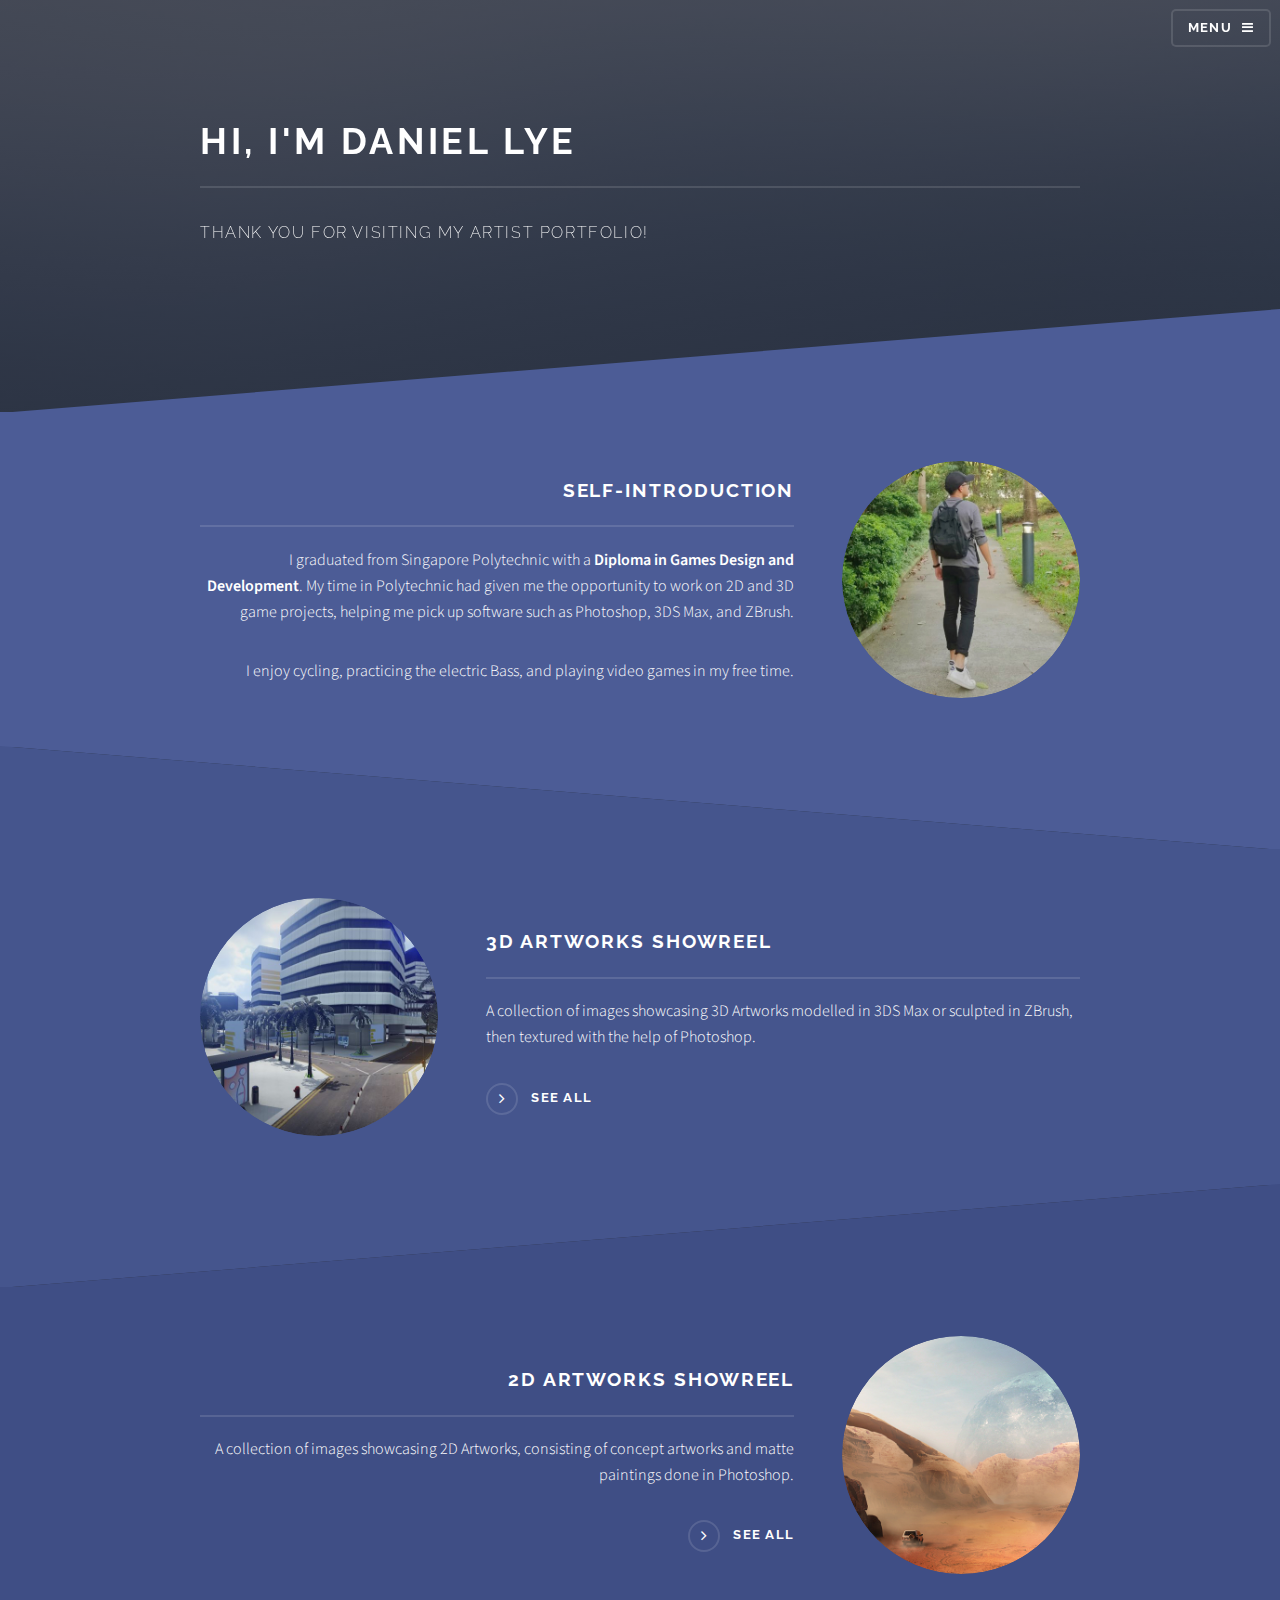
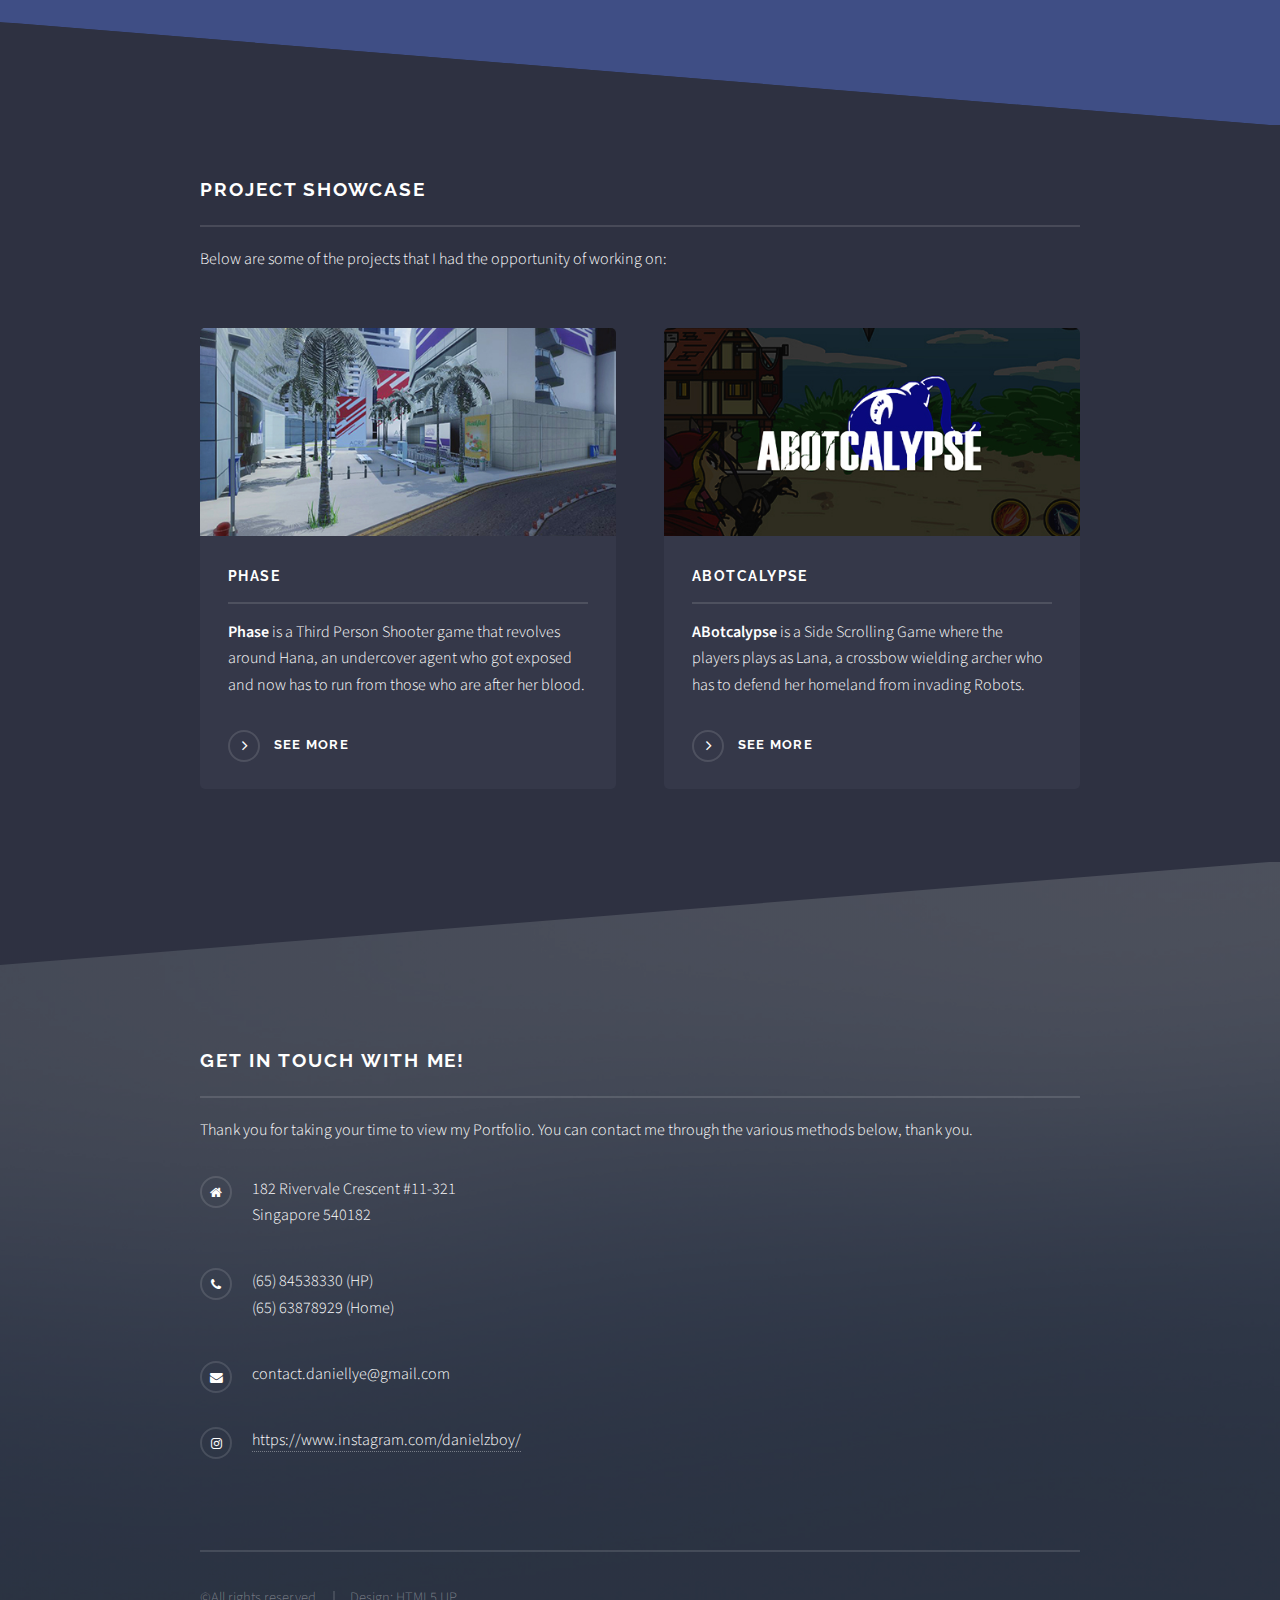
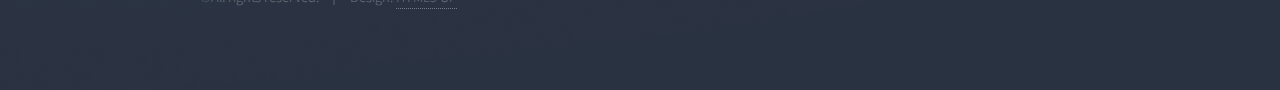
==== commit bcb98756: "Updated ABotcalypse page" ====
--- a/index.html
+++ b/index.html
@@ -33,7 +33,7 @@
 								<li><a href="index.html">Home</a></li>
 								<li><a href="3dartworks.html">3D Artworks</a></li>
 								<li><a href="2dartworks.html">2D Artworks</a></li>
-								<li><a href="#">Projects</a></li>
+								<li><a href="projects.html">Projects</a></li>
 								<li><a href="#">Contact Me</a></li>
 							</ul>
 							<a href="#" class="close">Close</a>
@@ -84,7 +84,7 @@
 									<div class="content">
 										<h2 class="major">2D Artworks Showreel</h2>
 										<p>A collection of images showcasing 2D Artworks, consisting of concept artworks and matte paintings done in Photoshop.</p>
-										<a href="#" class="special">See All</a>
+										<a href="2dartworks.html" class="special">See All</a>
 									</div>
 								</div>
 							</section>
@@ -96,16 +96,16 @@
 									<p>Below are some of the projects that I had the opportunity of working on:</p>
 									<section class="features">
 										<article>
-											<a href="#" class="image"><img src="images/04.jpg" alt="" /></a>
+											<a href="phase.html" class="image"><img src="images/04.jpg" alt="" /></a>
 											<h3 class="major">Phase</h3>
 											<p><strong>Phase</strong> is a Third Person Shooter game that revolves around Hana, an undercover agent who got exposed and now has to run from those who are after her blood.</p>
-											<a href="#" class="special">See more</a>
+											<a href="phase.html" class="special">See more</a>
 										</article>
 										<article>
-											<a href="#" class="image"><img src="images/05.jpg" alt="" /></a>
+											<a href="abotcalypse.html" class="image"><img src="images/05.jpg" alt="" /></a>
 											<h3 class="major">ABotcalypse</h3>
 											<p><strong>ABotcalypse</strong> is a Side Scrolling Game where the players plays as Lana, a crossbow wielding archer who has to defend her homeland from invading Robots.</p>
-											<a href="#" class="special">See more</a>
+											<a href="abotcalypse.html" class="special">See more</a>
 										</article>
 										<!-- <article>
 											<a href="#" class="image"><img src="images/pic06.jpg" alt="" /></a>
@@ -132,8 +132,8 @@
 					<section id="footer">
 						<div class="inner">
 							<h2 class="major">Get in touch with me!</h2>
-							<p>Thank you for taking your time to view my Portfolio. You can drop me a message using the Messaging Tool below, or contact me through other methods as seen below:</p>
-							<form method="post" action="#">
+							<p>Thank you for taking your time to view my Portfolio. You can contact me through the various methods below, thank you.</p>
+							<!-- <form method="post" action="#">
 								<div class="fields">
 									<div class="field">
 										<label for="name">Name</label>
@@ -151,7 +151,7 @@
 								<ul class="actions">
 									<li><input type="submit" value="Send Message" /></li>
 								</ul>
-							</form>
+							</form> -->
 							<ul class="contact">
 								<li class="fa-home">
 								182 Rivervale Crescent #11-321<br />
--- a/assets/css/main.css
+++ b/assets/css/main.css
@@ -2434,17 +2434,52 @@
 			.image.main img {
 				width: 100%;
 			}
+
+
+		@media screen and (min-width: 737px) {
 			
-		.responsive {
-			width: 100%;
-			height:auto;
-			margin:20px;
-		}
-
-		.responsivePortrait {
-			max-width:40%;
-			height:auto;
-			margin:15px;
+			.responsivePortrait {
+				max-width:45%;
+				height:auto;
+				margin:15px;
+			}
+
+			.responsive {
+				width: 100%;
+				height: auto;
+				margin: 0px 20px 20px 0px;
+			}
+		}
+
+
+		@media screen and (max-width: 736px) {
+			
+			.responsivePortrait {
+				max-width:85%;
+				height:auto;
+				margin:15px;
+			}
+
+			.responsive {
+				width: 100%;
+				height: auto;
+				margin: 0px 15px 15px 0px;
+			}
+		}
+
+		@media screen and (max-width: 480px) {
+
+			.responsivePortrait {
+				max-width:85%;
+				height:auto;
+				margin:10px;
+			}
+
+			.responsive {
+				width: 100%;
+				height:auto;
+				margin: 0px 10px 10px 0px;
+			}
 		}
 
 /* List */
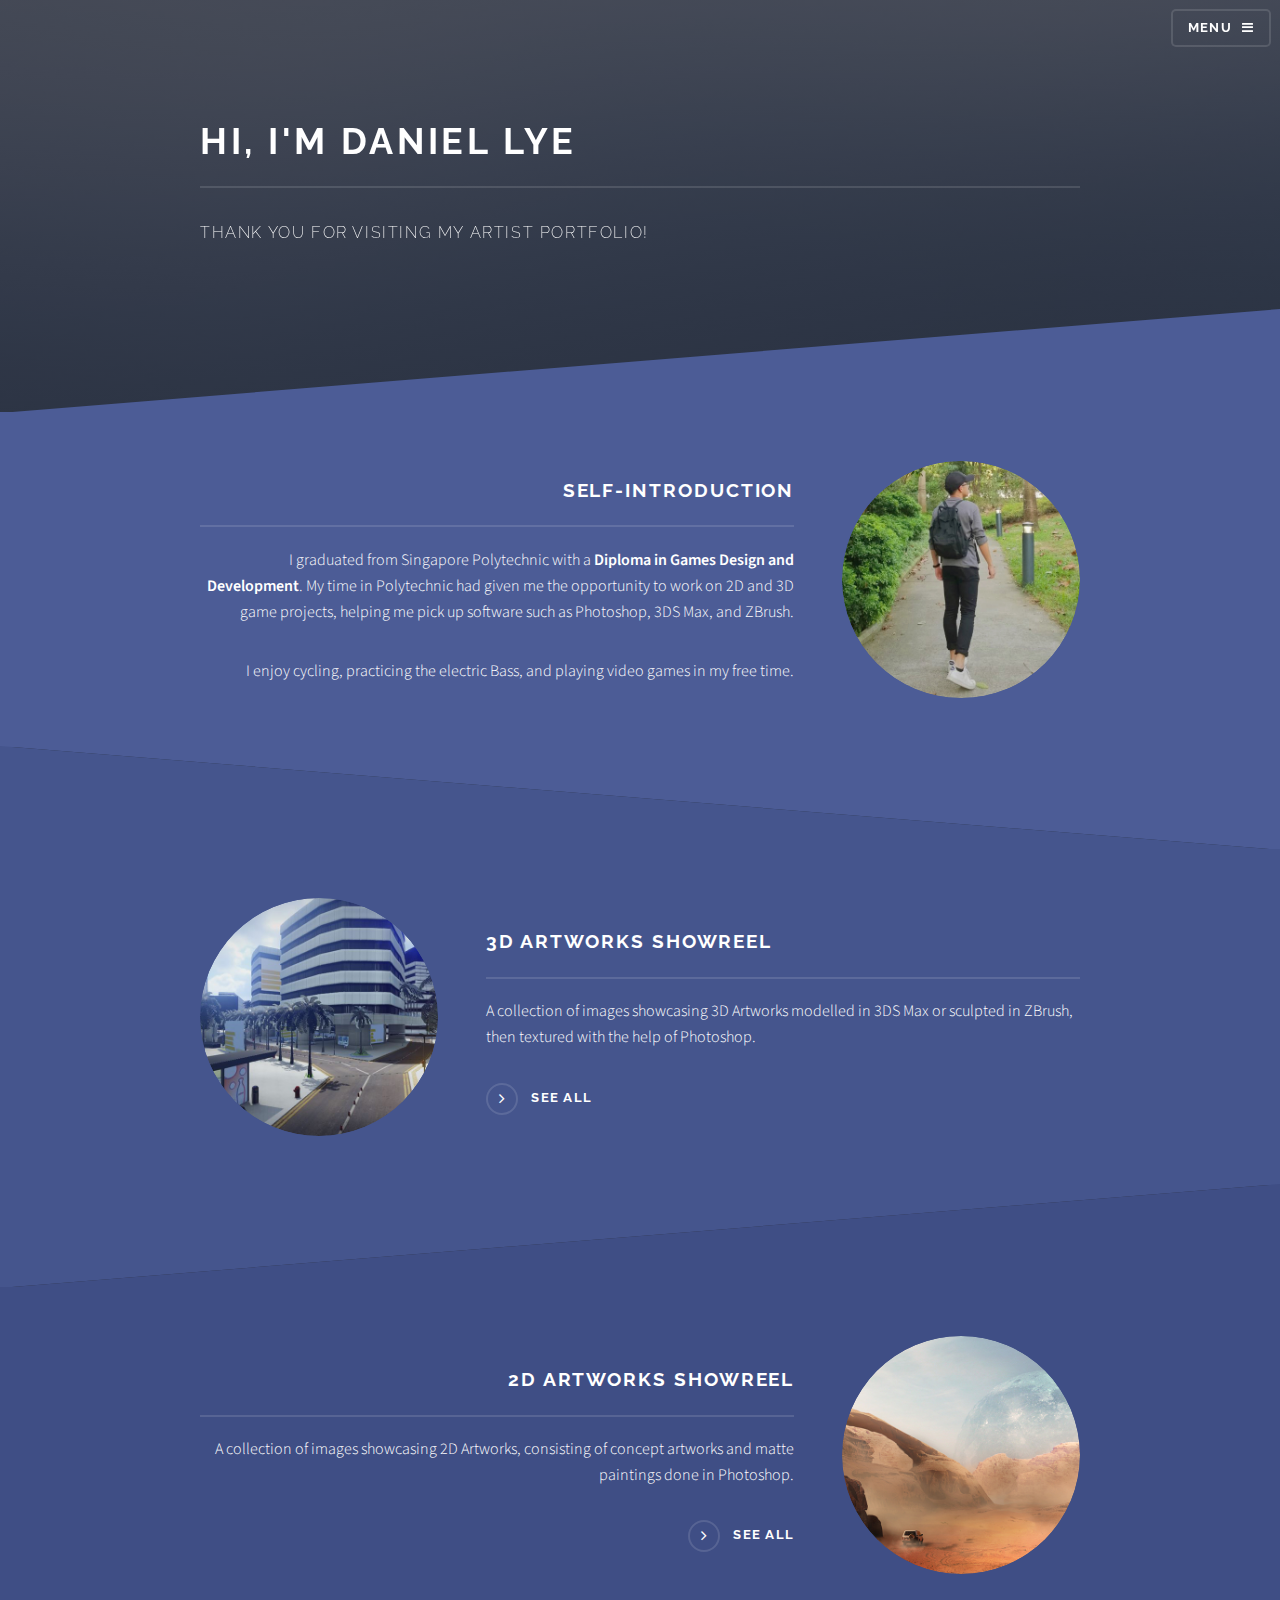
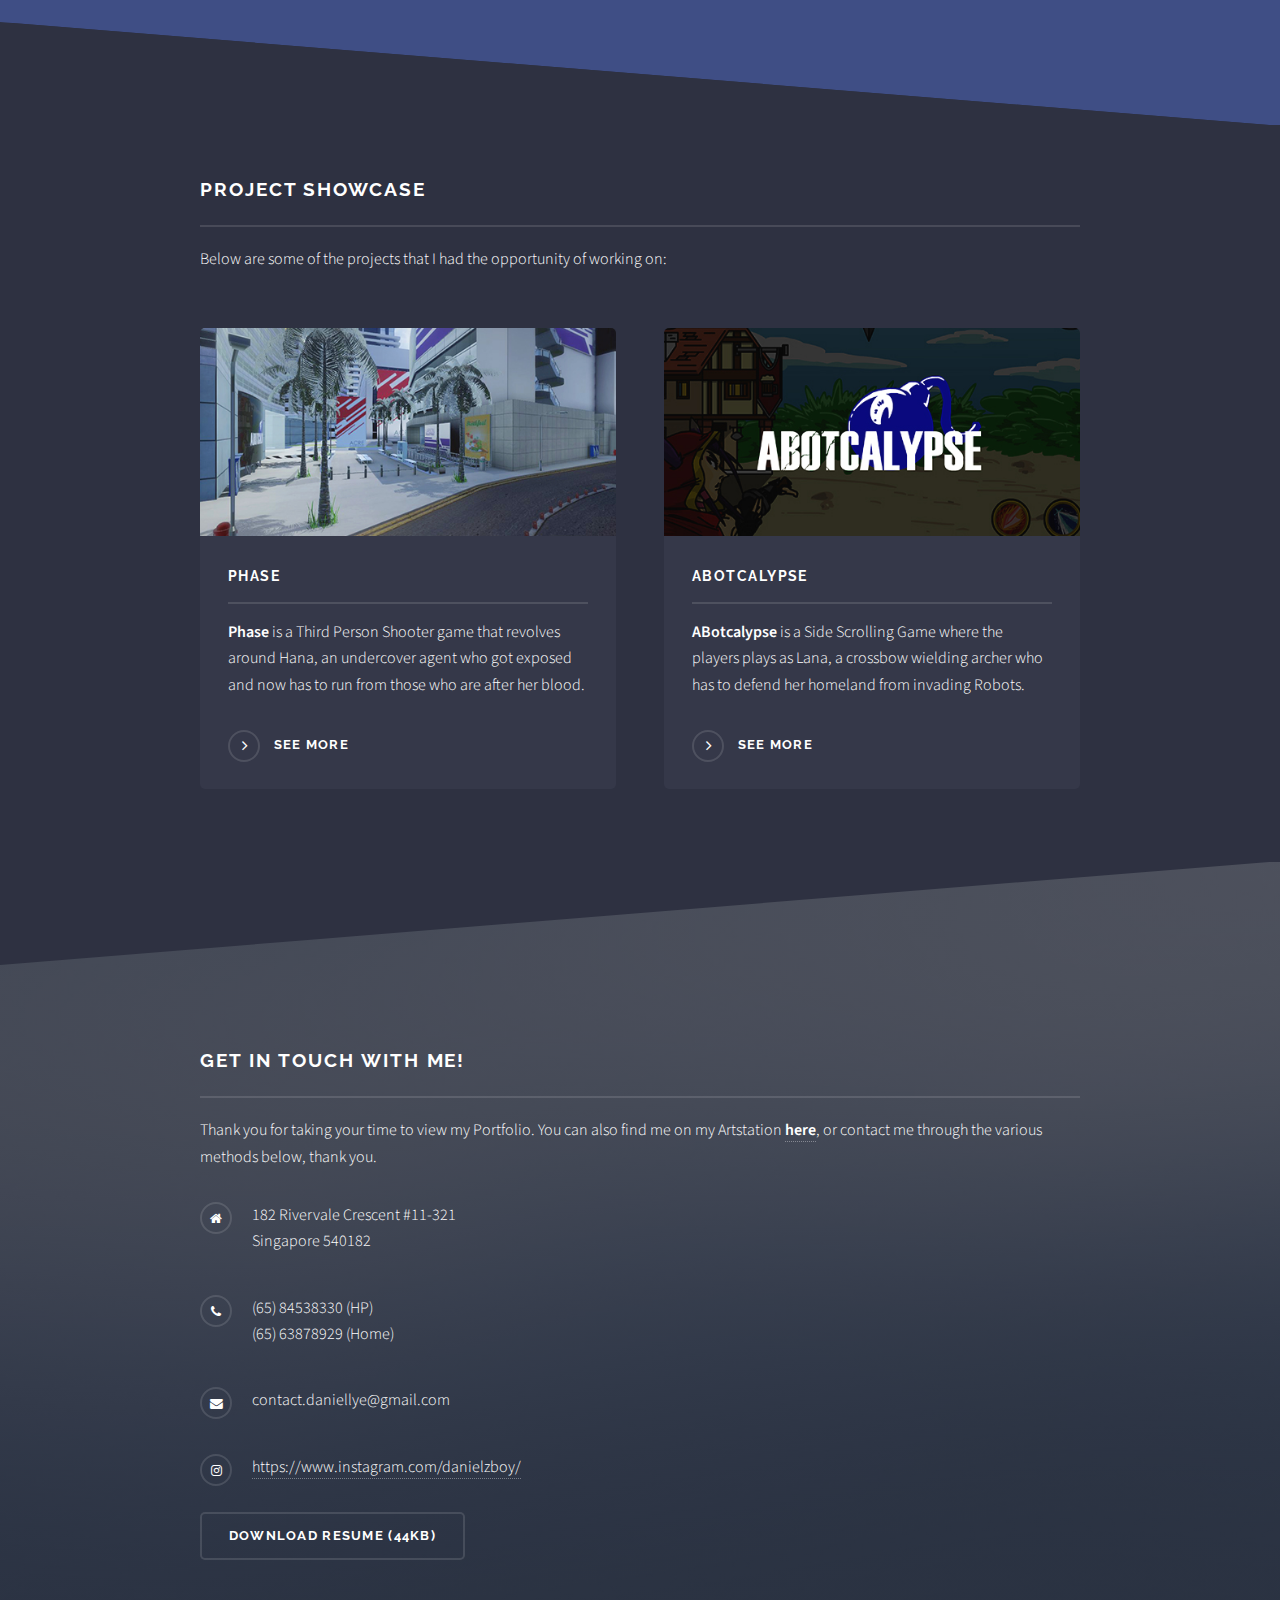
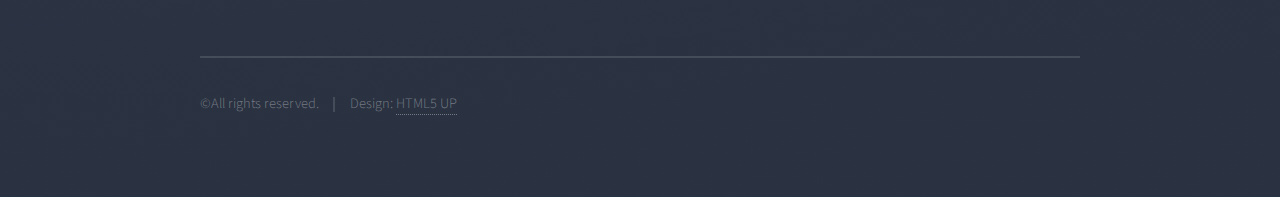
==== commit aa05677e: "Added Resume and Resume HTML page" ====
--- a/index.html
+++ b/index.html
@@ -34,7 +34,7 @@
 								<li><a href="3dartworks.html">3D Artworks</a></li>
 								<li><a href="2dartworks.html">2D Artworks</a></li>
 								<li><a href="projects.html">Projects</a></li>
-								<li><a href="#">Contact Me</a></li>
+								<li><a href="resume.html">Resume and Contacts</a></li>
 							</ul>
 							<a href="#" class="close">Close</a>
 						</div>
@@ -119,10 +119,7 @@
 											<p>Lorem ipsum dolor sit amet, consectetur adipiscing vehicula id nulla dignissim dapibus ultrices.</p>
 											<a href="#" class="special">Learn more</a>
 										</article> -->
-									</section>
-									<!-- <ul class="actions">
-										<li><a href="#" class="button">Browse All</a></li>
-									</ul> -->
+									</section> 
 								</div>
 							</section>
 
@@ -132,9 +129,24 @@
 					<section id="footer">
 						<div class="inner">
 							<h2 class="major">Get in touch with me!</h2>
-							<p>Thank you for taking your time to view my Portfolio. You can contact me through the various methods below, thank you.</p>
-							<!-- <form method="post" action="#">
-								<div class="fields">
+							<p>Thank you for taking your time to view my Portfolio. You can also find me on my Artstation <strong><a href="https://www.artstation.com/daniellye">here</a></strong>, or contact me through the various methods below, thank you.</p>
+
+							<ul class="contact">
+								<li class="fa-home">
+								182 Rivervale Crescent #11-321<br />
+								Singapore 540182</li>
+								<li class="fa-phone">(65) 84538330 (HP)<br />(65) 63878929 (Home)</li>
+								<li class="fa-envelope"><!-- <a href="#"></a> -->contact.daniellye@gmail.com</li>
+								<!-- <li class="fa-twitter"><a href="#">twitter.com/untitled-tld</a></li>
+								<li class="fa-facebook"><a href="#">facebook.com/untitled-tld</a></li> -->
+								<li class="fa-instagram"><a href="https://www.instagram.com/danielzboy/">https://www.instagram.com/danielzboy/</a></li>
+							</ul>
+							
+							 <ul class="actions">
+								<li><a href="https://docs.google.com/document/d/1Lgemaaob_5Ak3wmU8k2s8a_-NxFmBxvCVGuhxPgy8Go/export?format=pdf" class="button">Download Resume (44KB)</a></li>
+							</ul>
+
+								<!-- <div class="fields">
 									<div class="field">
 										<label for="name">Name</label>
 										<input type="text" name="name" id="name" />
@@ -149,22 +161,13 @@
 									</div>
 								</div>
 								<ul class="actions">
-									<li><input type="submit" value="Send Message" /></li>
-								</ul>
-							</form> -->
-							<ul class="contact">
-								<li class="fa-home">
-								182 Rivervale Crescent #11-321<br />
-								Singapore 540182</li>
-								<li class="fa-phone">(65) 84538330 (HP)<br />(65) 63878929 (Home)</li>
-								<li class="fa-envelope"><!-- <a href="#"></a> -->contact.daniellye@gmail.com</li>
-								<!-- <li class="fa-twitter"><a href="#">twitter.com/untitled-tld</a></li>
-								<li class="fa-facebook"><a href="#">facebook.com/untitled-tld</a></li> -->
-								<li class="fa-instagram"><a href="https://www.instagram.com/danielzboy/">https://www.instagram.com/danielzboy/</a></li>
-							</ul>
+									<li><input type="submit" value="Download Resume"/></li>
+								</ul> -->
+
 							<ul class="copyright">
 								<li>&copy;All rights reserved.</li><li>Design: <a href="http://html5up.net">HTML5 UP</a></li>
 							</ul>
+
 						</div>
 					</section>
 
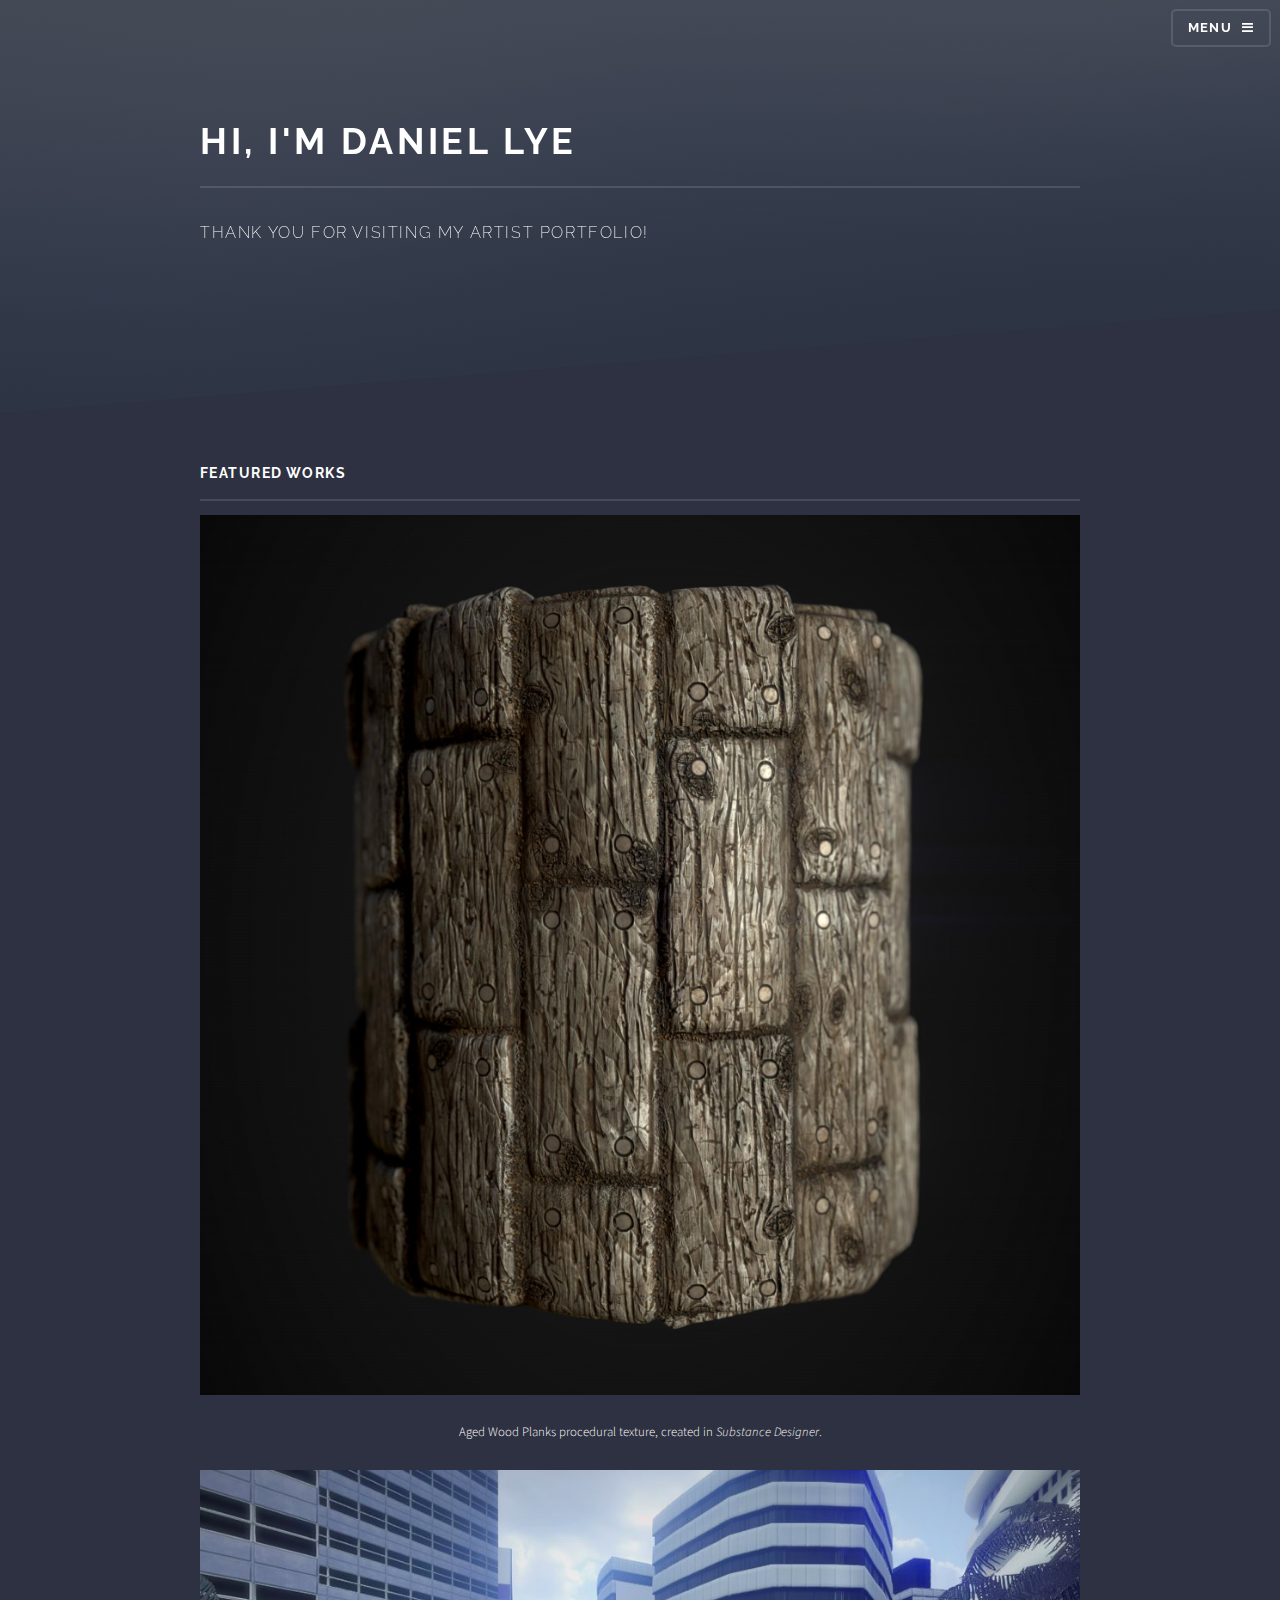
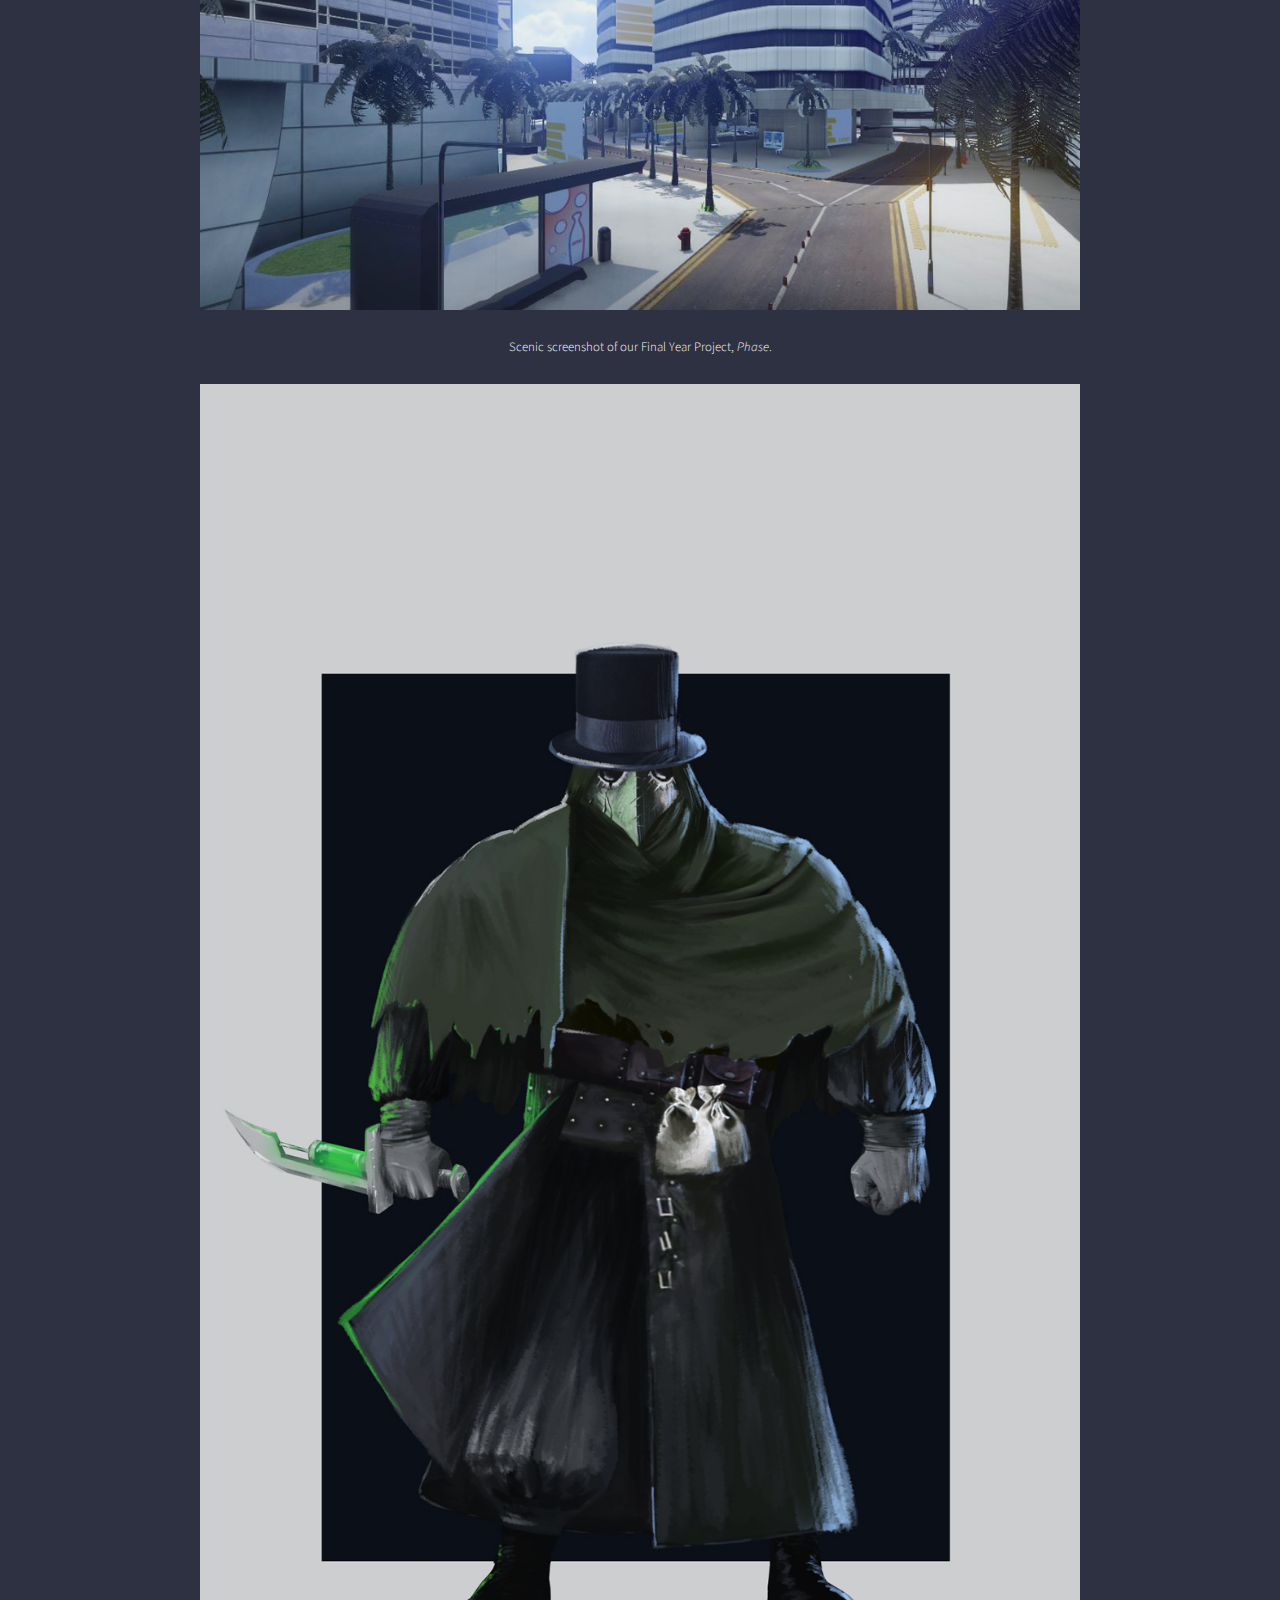
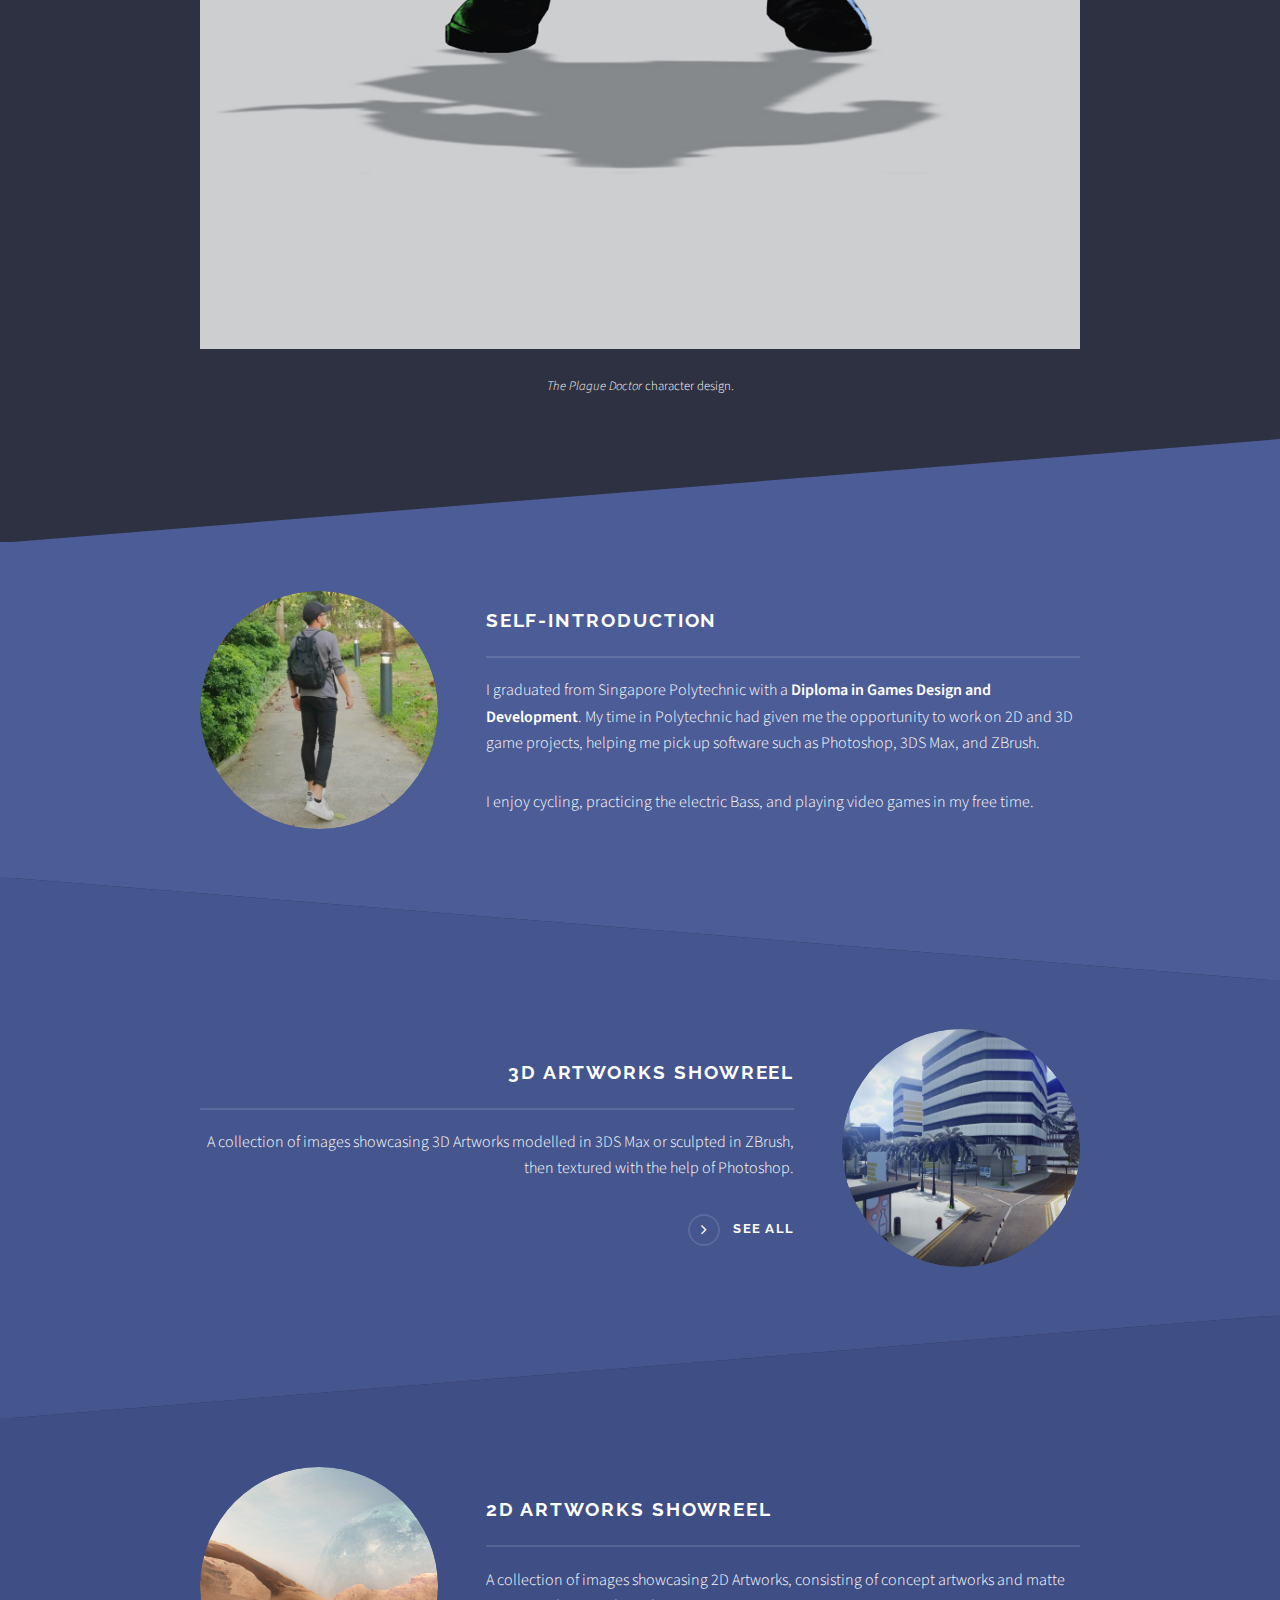
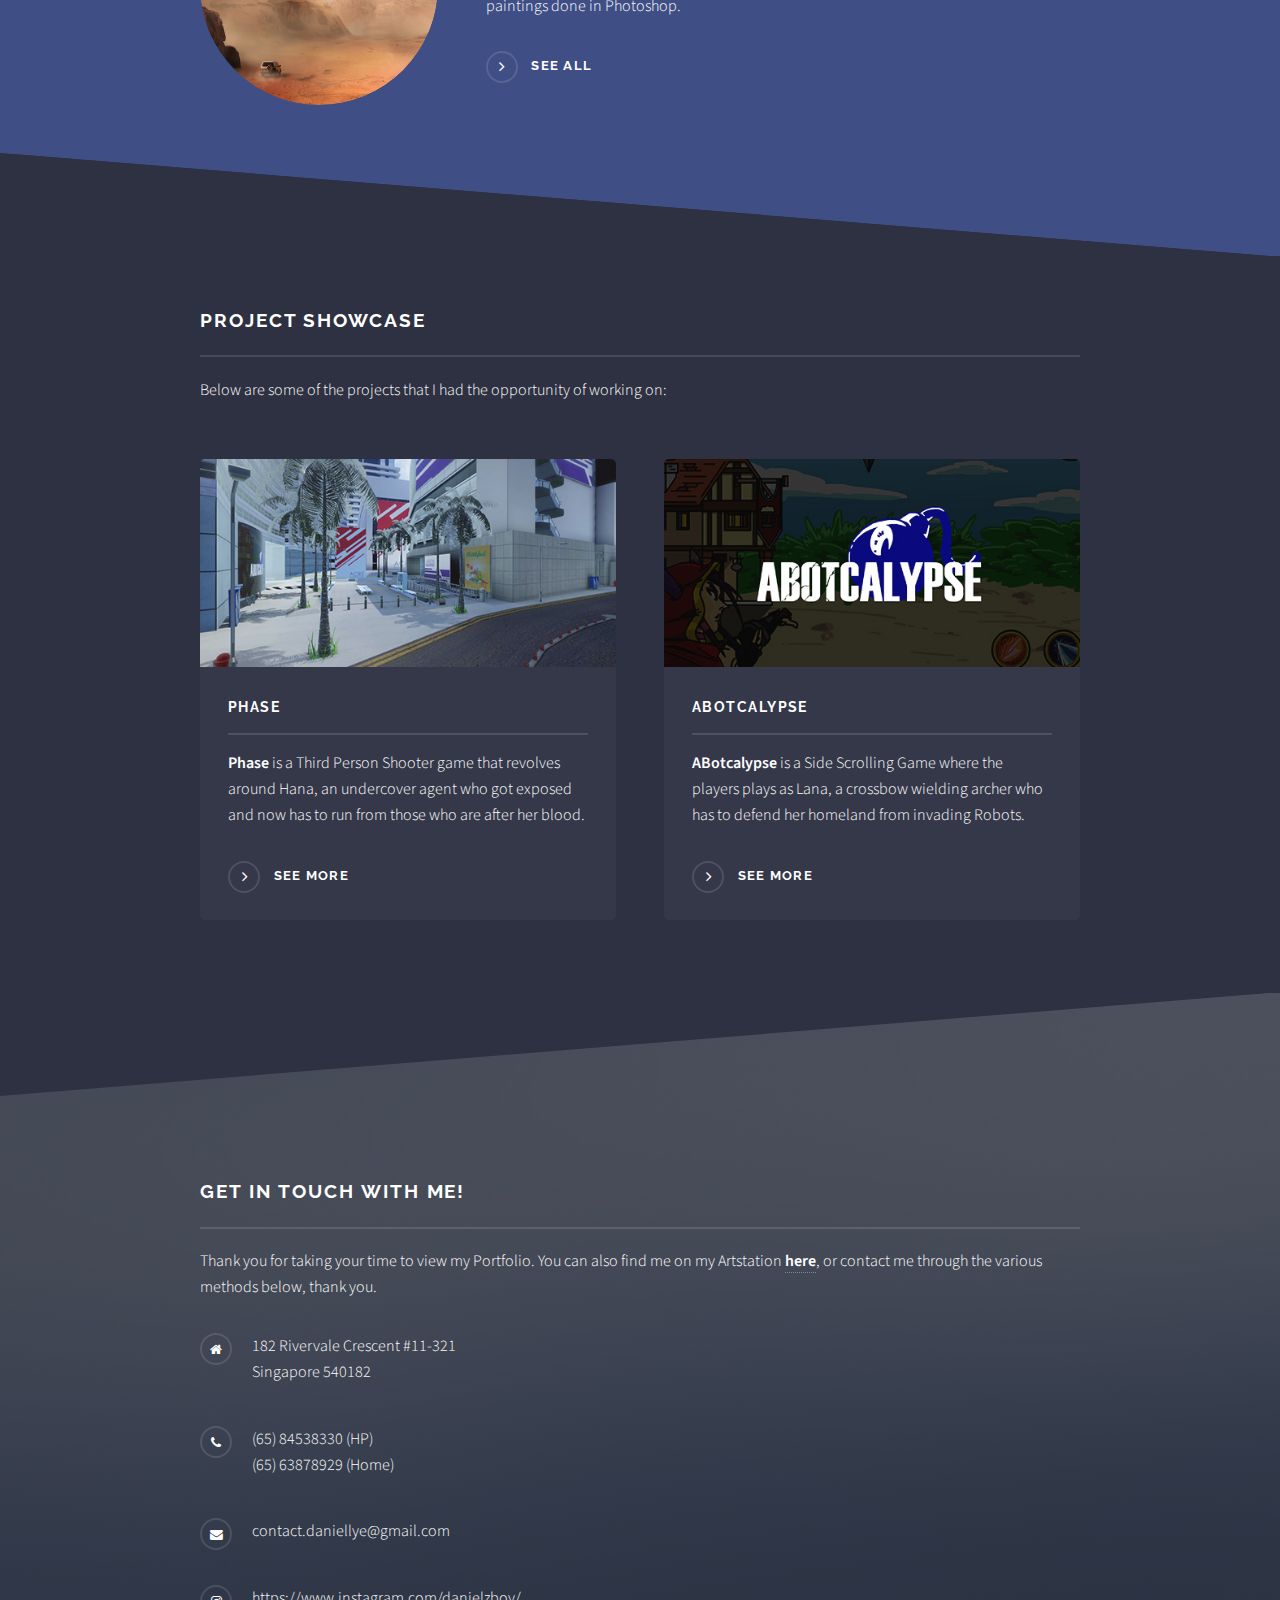
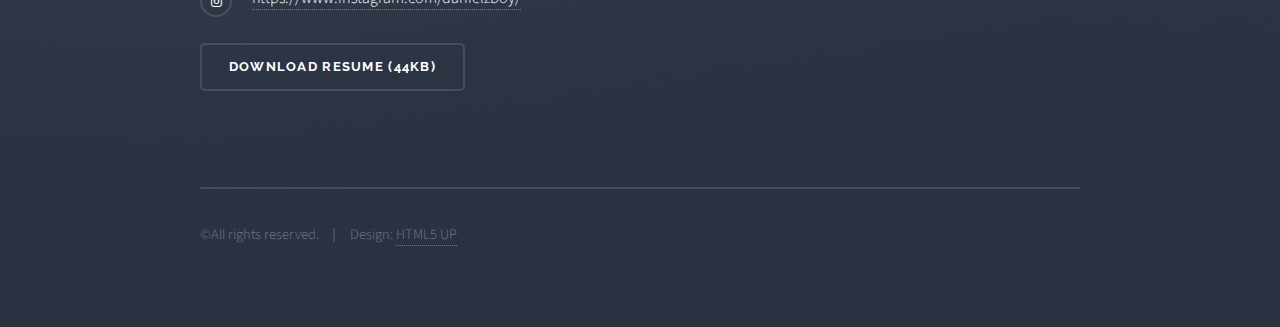
==== commit bf51963f: "Updates" ====
--- a/index.html
+++ b/index.html
@@ -51,6 +51,20 @@
 
 				<!-- Wrapper -->
 					<section id="wrapper">
+
+						<div class="wrapper">
+							<div class="inner">
+
+								<h3 class="major">Featured Works</h3>
+
+								<center><div style="width:auto; font-size: 80%;"><img src="images/art01.jpg" alt="" class="responsive"/>Aged Wood Planks procedural texture, created in <i>Substance Designer</i>.</div></center><br/>
+
+								<center><div style="width:auto; font-size: 80%;"><img src="images/art02.jpg" alt="" class="responsive"/>Scenic screenshot of our Final Year Project, <i>Phase</i>.</div></center><br/>
+
+								<center><div style="width:auto; font-size: 80%;"><img src="images/art03.jpg" alt="" class="responsive"/><i>The Plague Doctor</i> character design.</div></center><br/>
+
+							</div>
+						</div>
 
 						<!-- One -->
 							<section id="one" class="wrapper spotlight style1">
--- a/assets/css/main.css
+++ b/assets/css/main.css
@@ -3388,7 +3388,7 @@
 /* Banner */
 
 	#banner {
-		padding: 10em 0 4.75em 0 ;
+		padding: 7em 0 0 0 ;
 	}
 
 		#banner .inner {
@@ -3557,7 +3557,7 @@
 /* Wrapper */
 
 	#wrapper > header {
-		padding: 11em 0 2.25em 0 ;
+		padding: 11em 0 0 0 ;
 	}
 
 		#wrapper > header .inner {
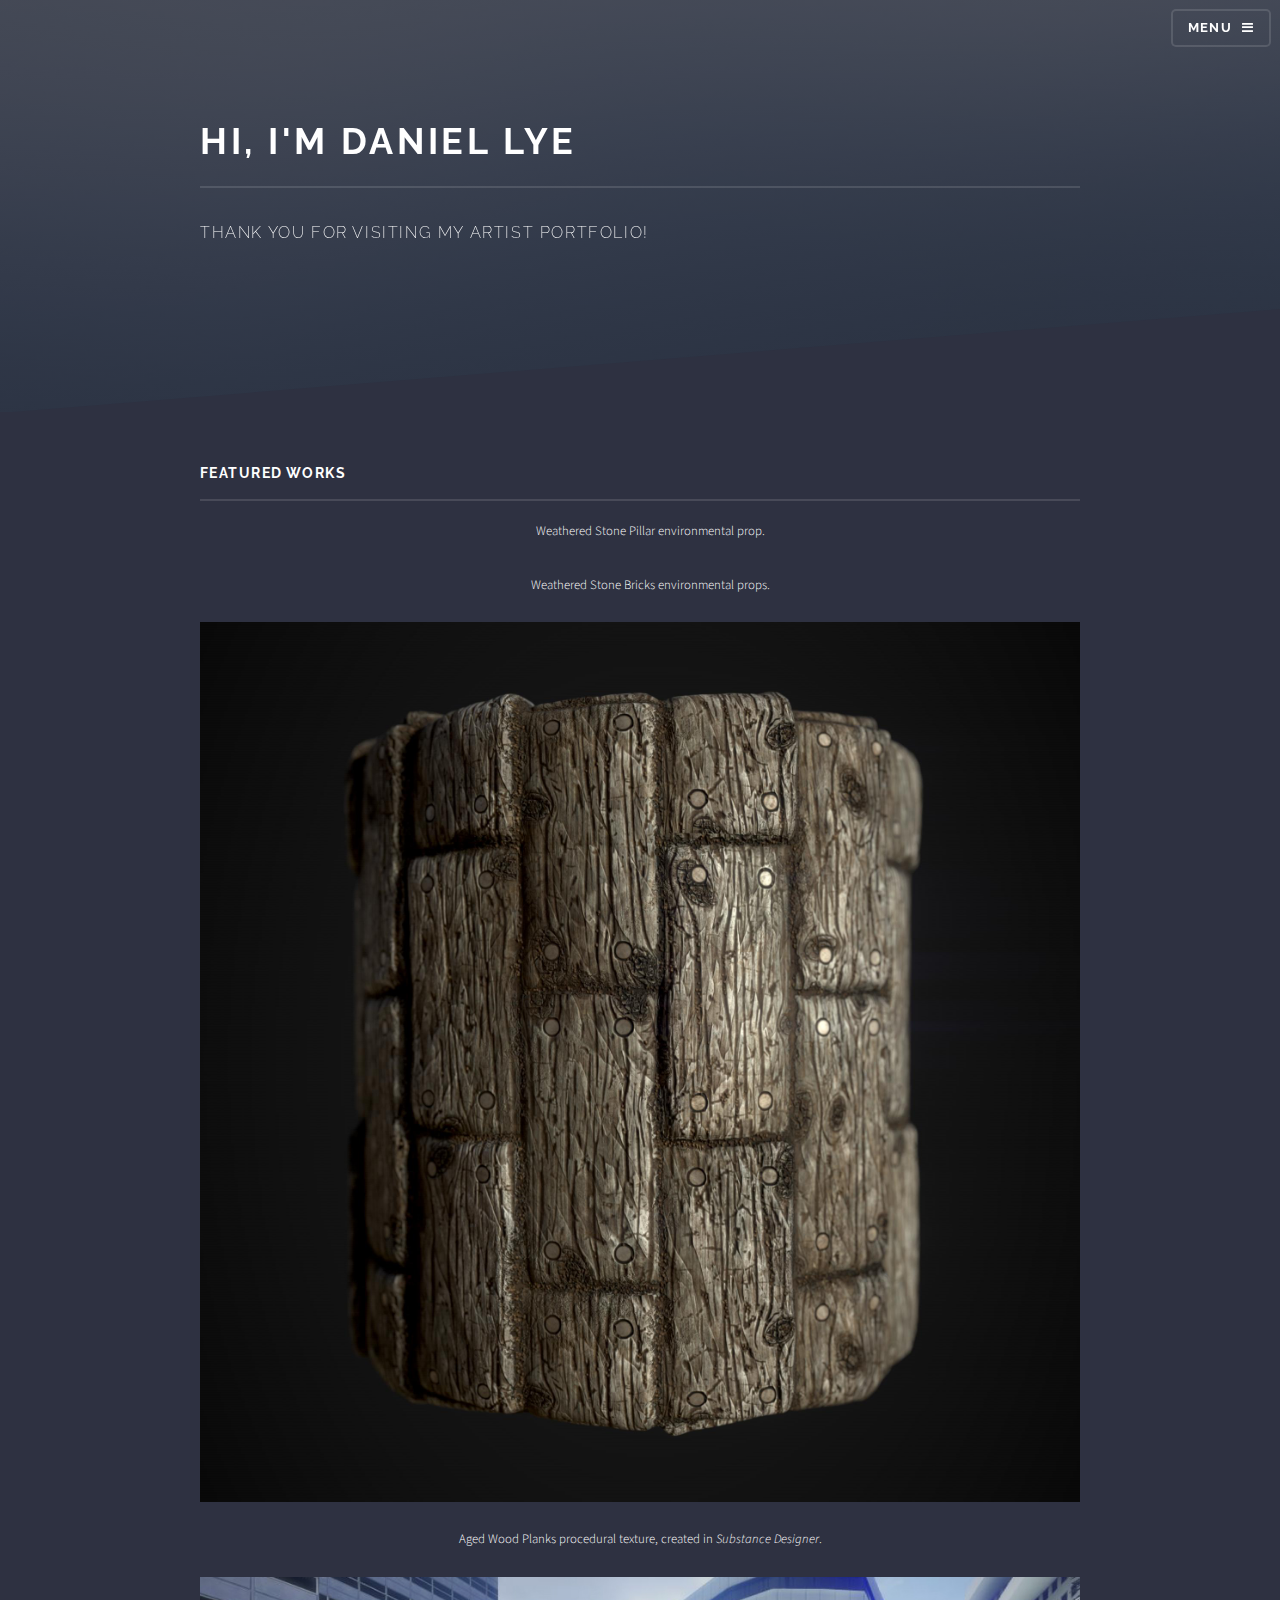
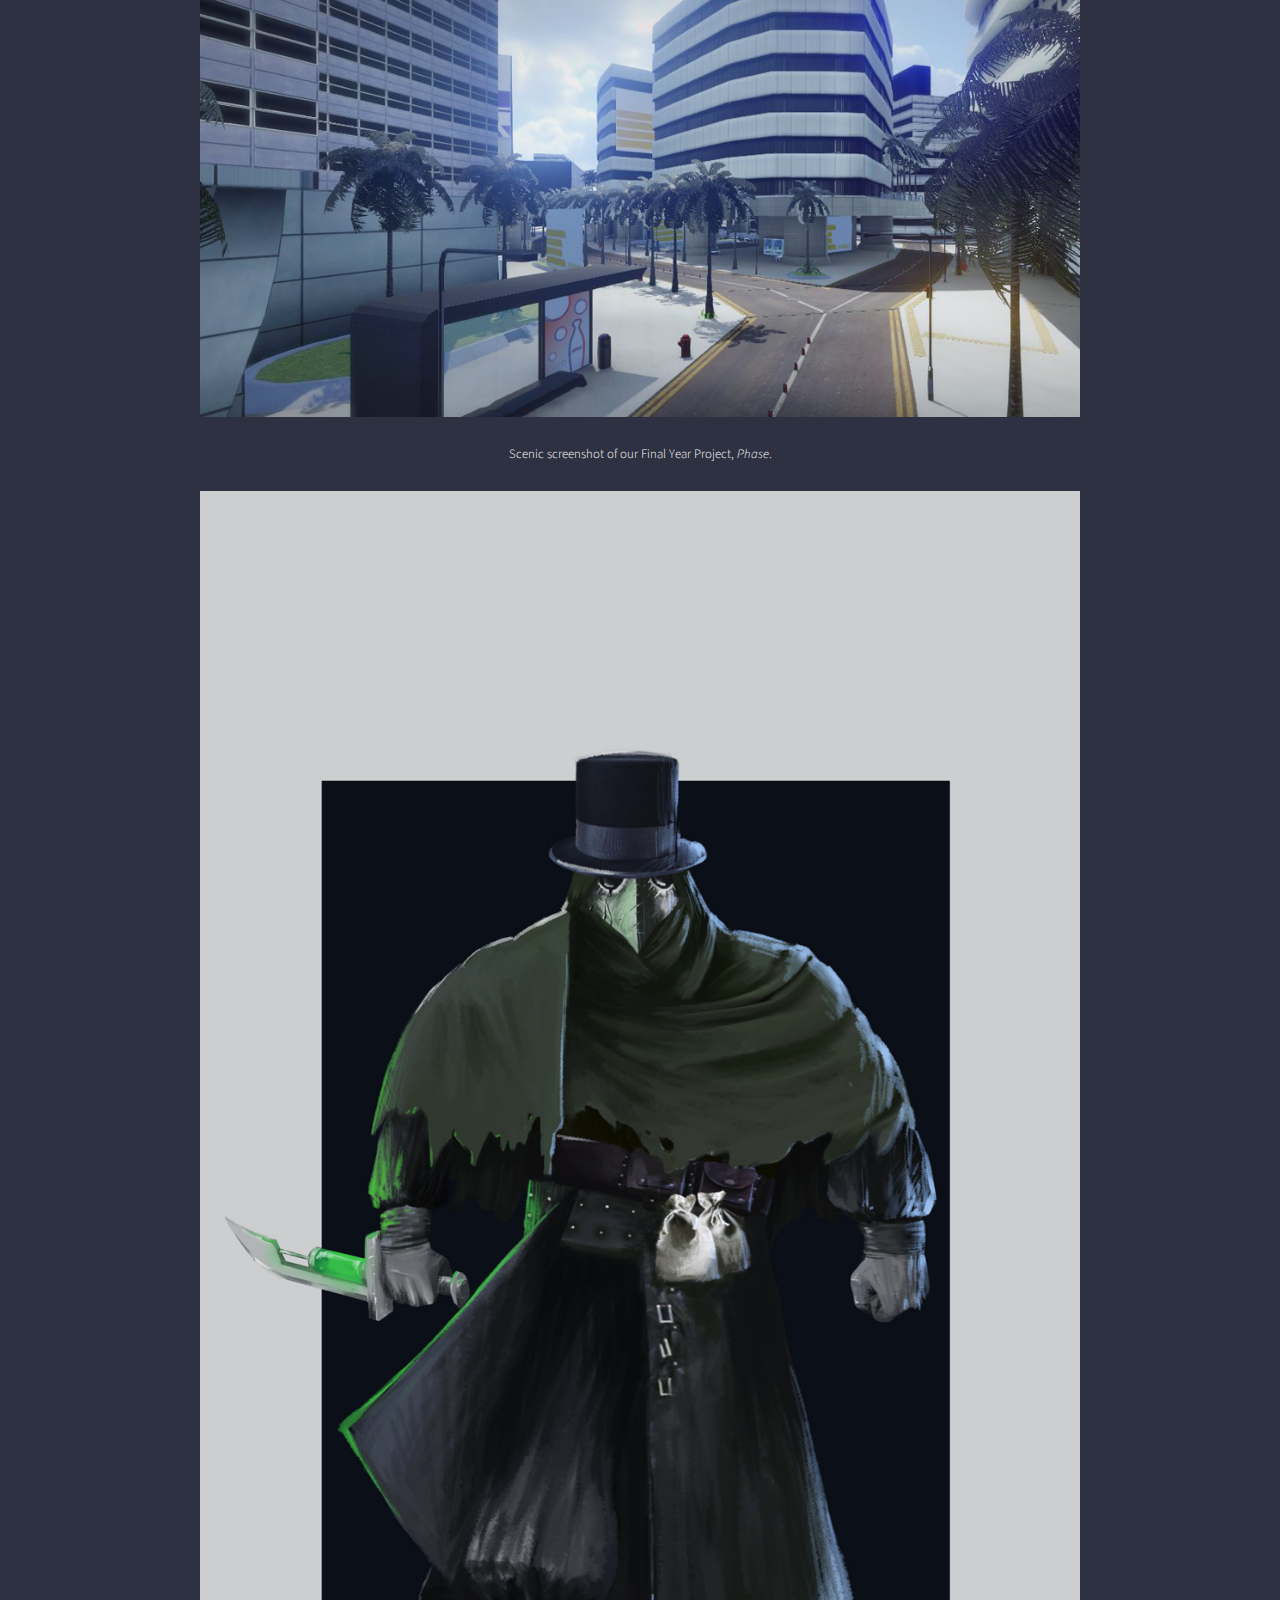
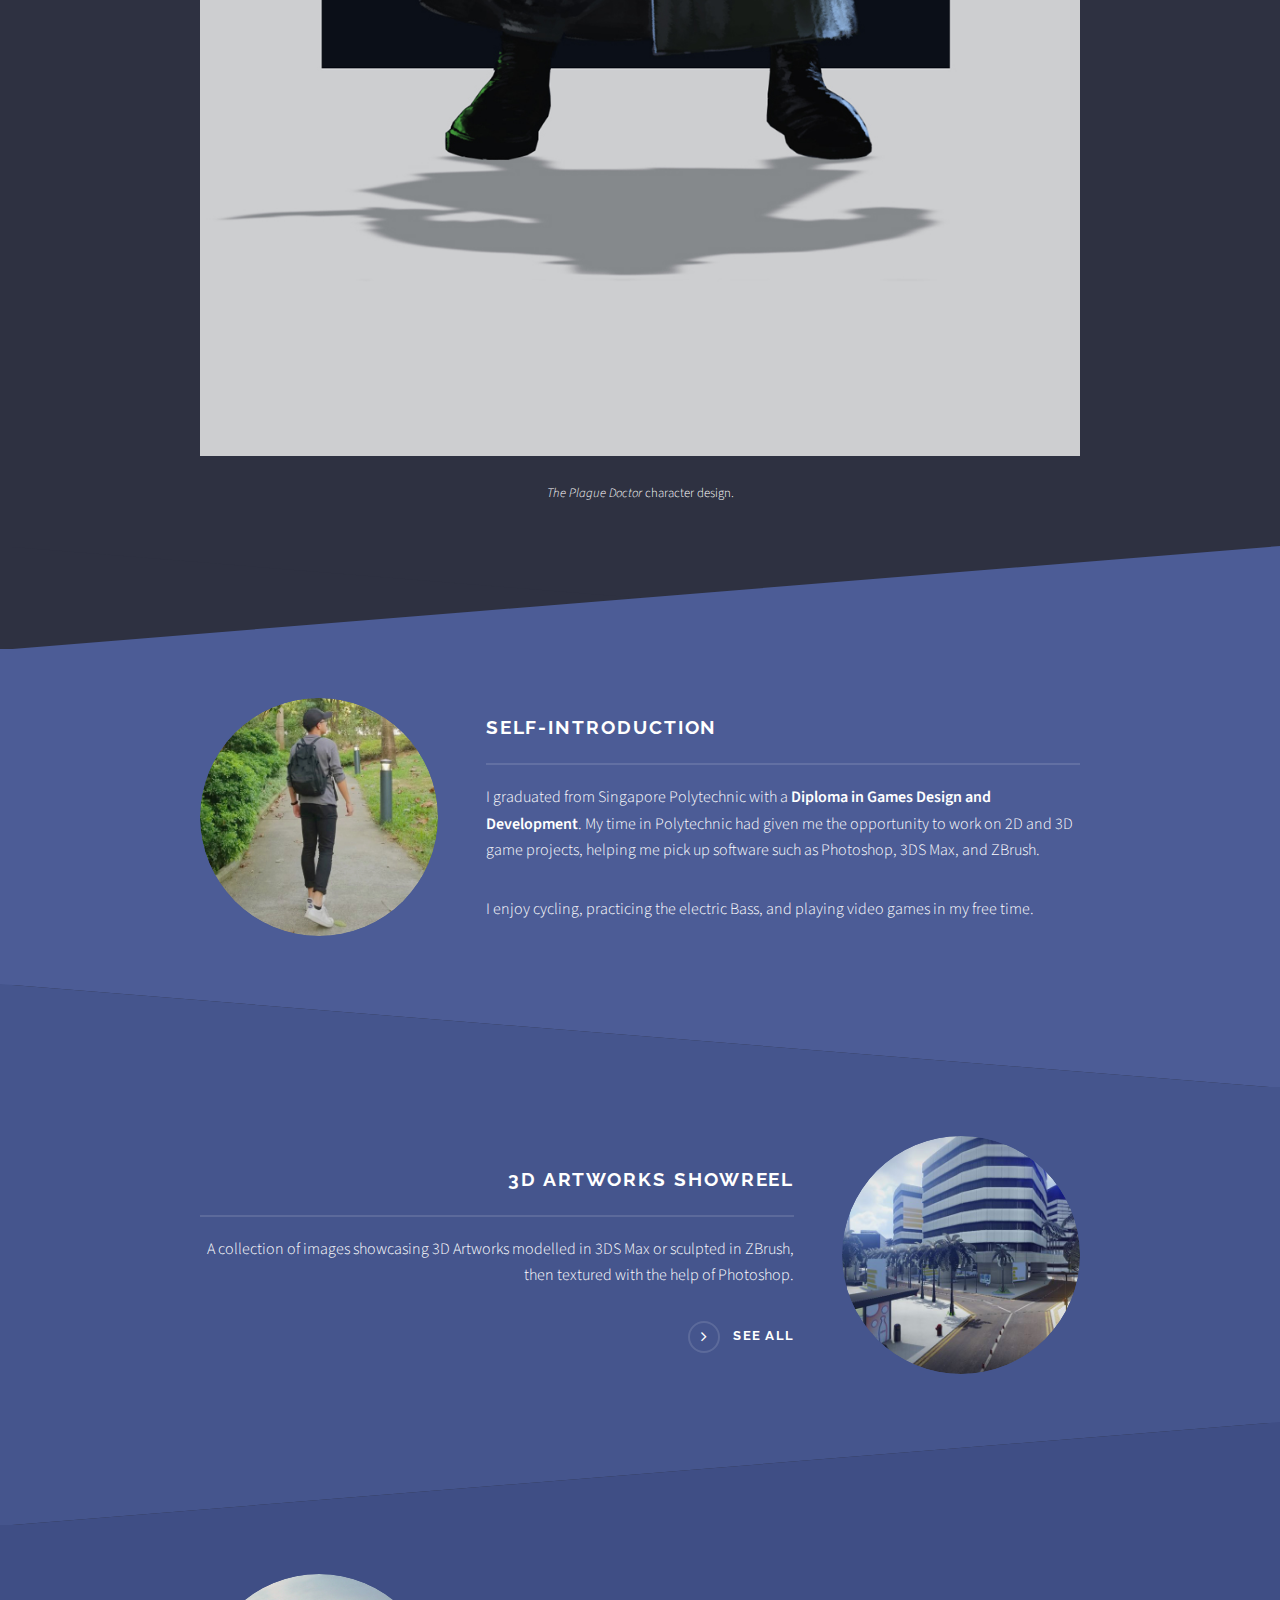
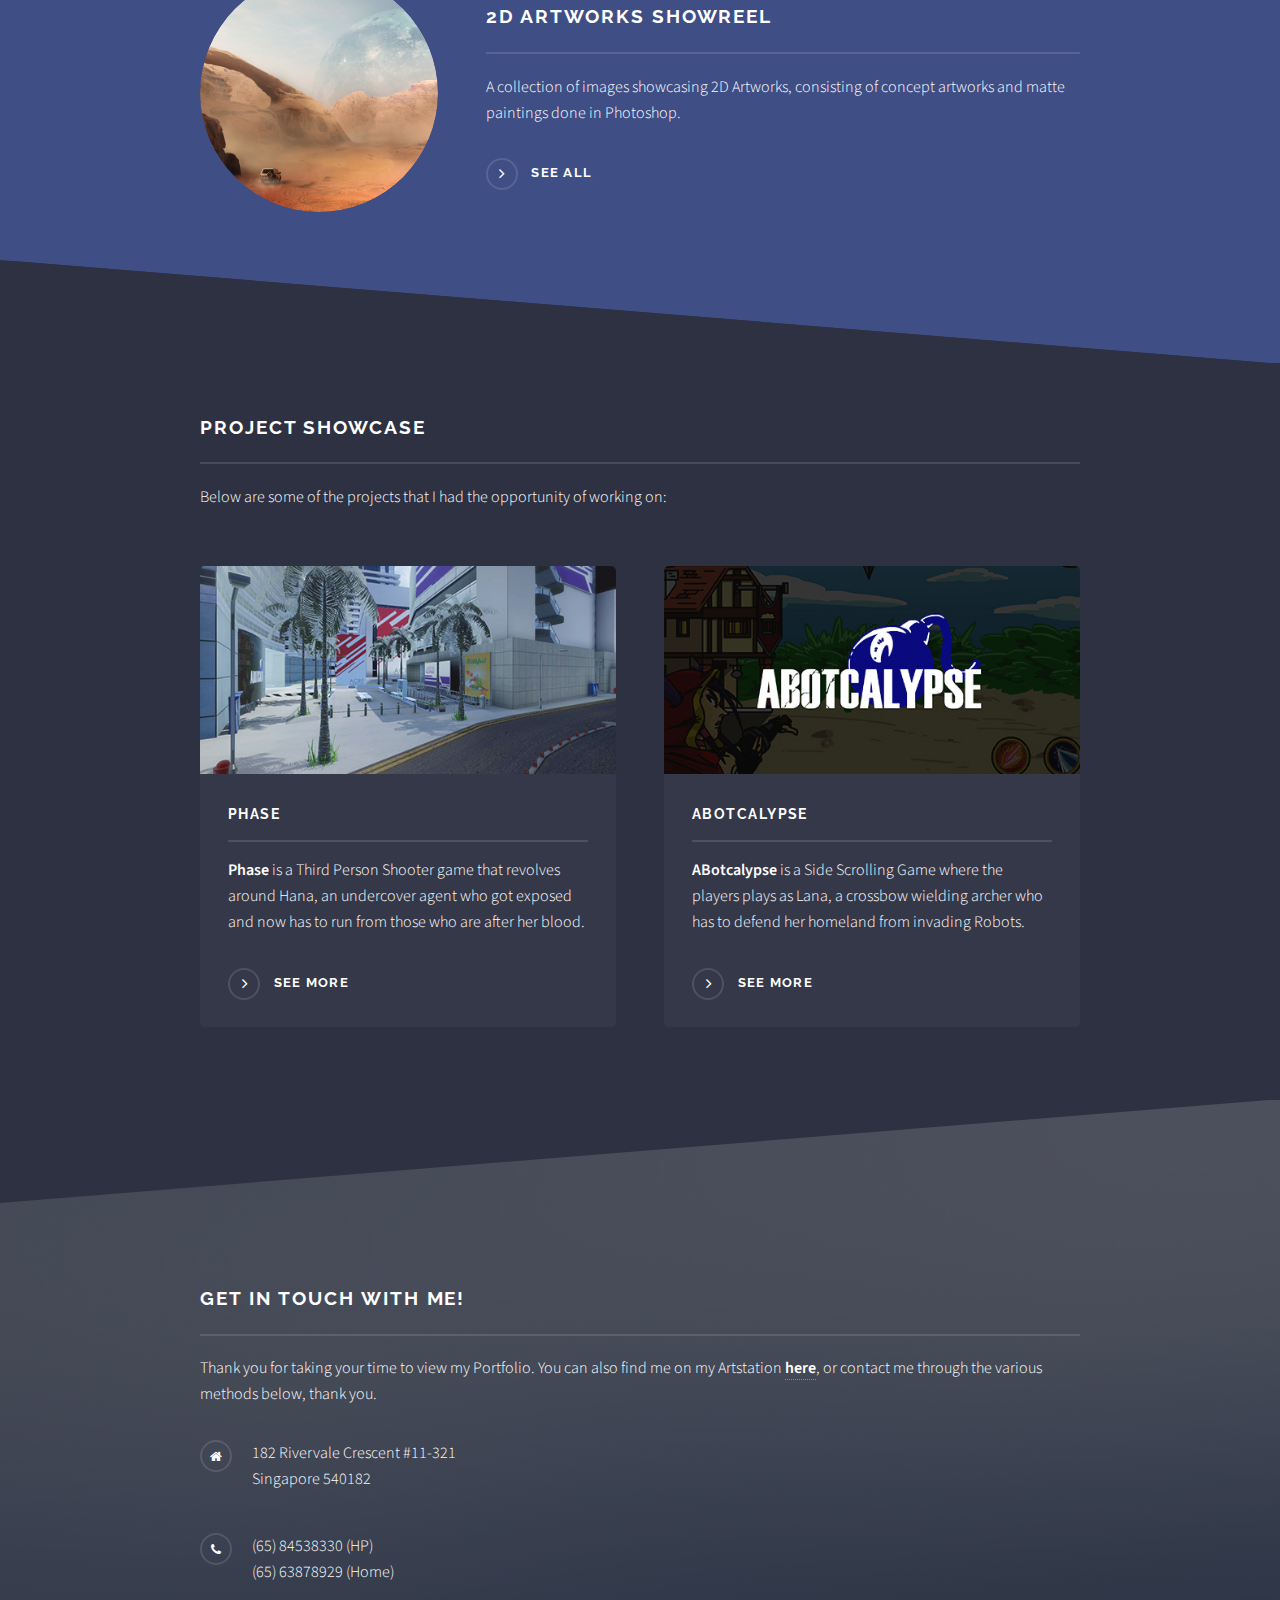
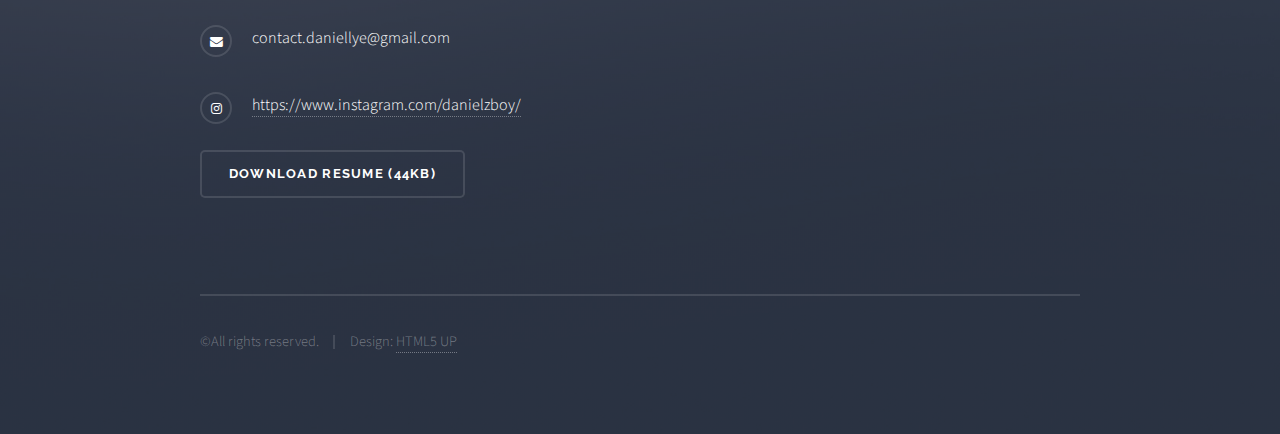
==== commit 7c36a009: "Stone Pillar and Bricks update" ====
--- a/index.html
+++ b/index.html
@@ -56,6 +56,10 @@
 							<div class="inner">
 
 								<h3 class="major">Featured Works</h3>
+
+								<center><div style="width:auto; font-size: 80%;"><img src="images/art05.PNG" alt="" class="responsive"/>Weathered Stone Pillar environmental prop.</div></center><br/>
+
+								<center><div style="width:auto; font-size: 80%;"><img src="images/art04.PNG" alt="" class="responsive"/>Weathered Stone Bricks environmental props.</div></center><br/>
 
 								<center><div style="width:auto; font-size: 80%;"><img src="images/art01.jpg" alt="" class="responsive"/>Aged Wood Planks procedural texture, created in <i>Substance Designer</i>.</div></center><br/>
 
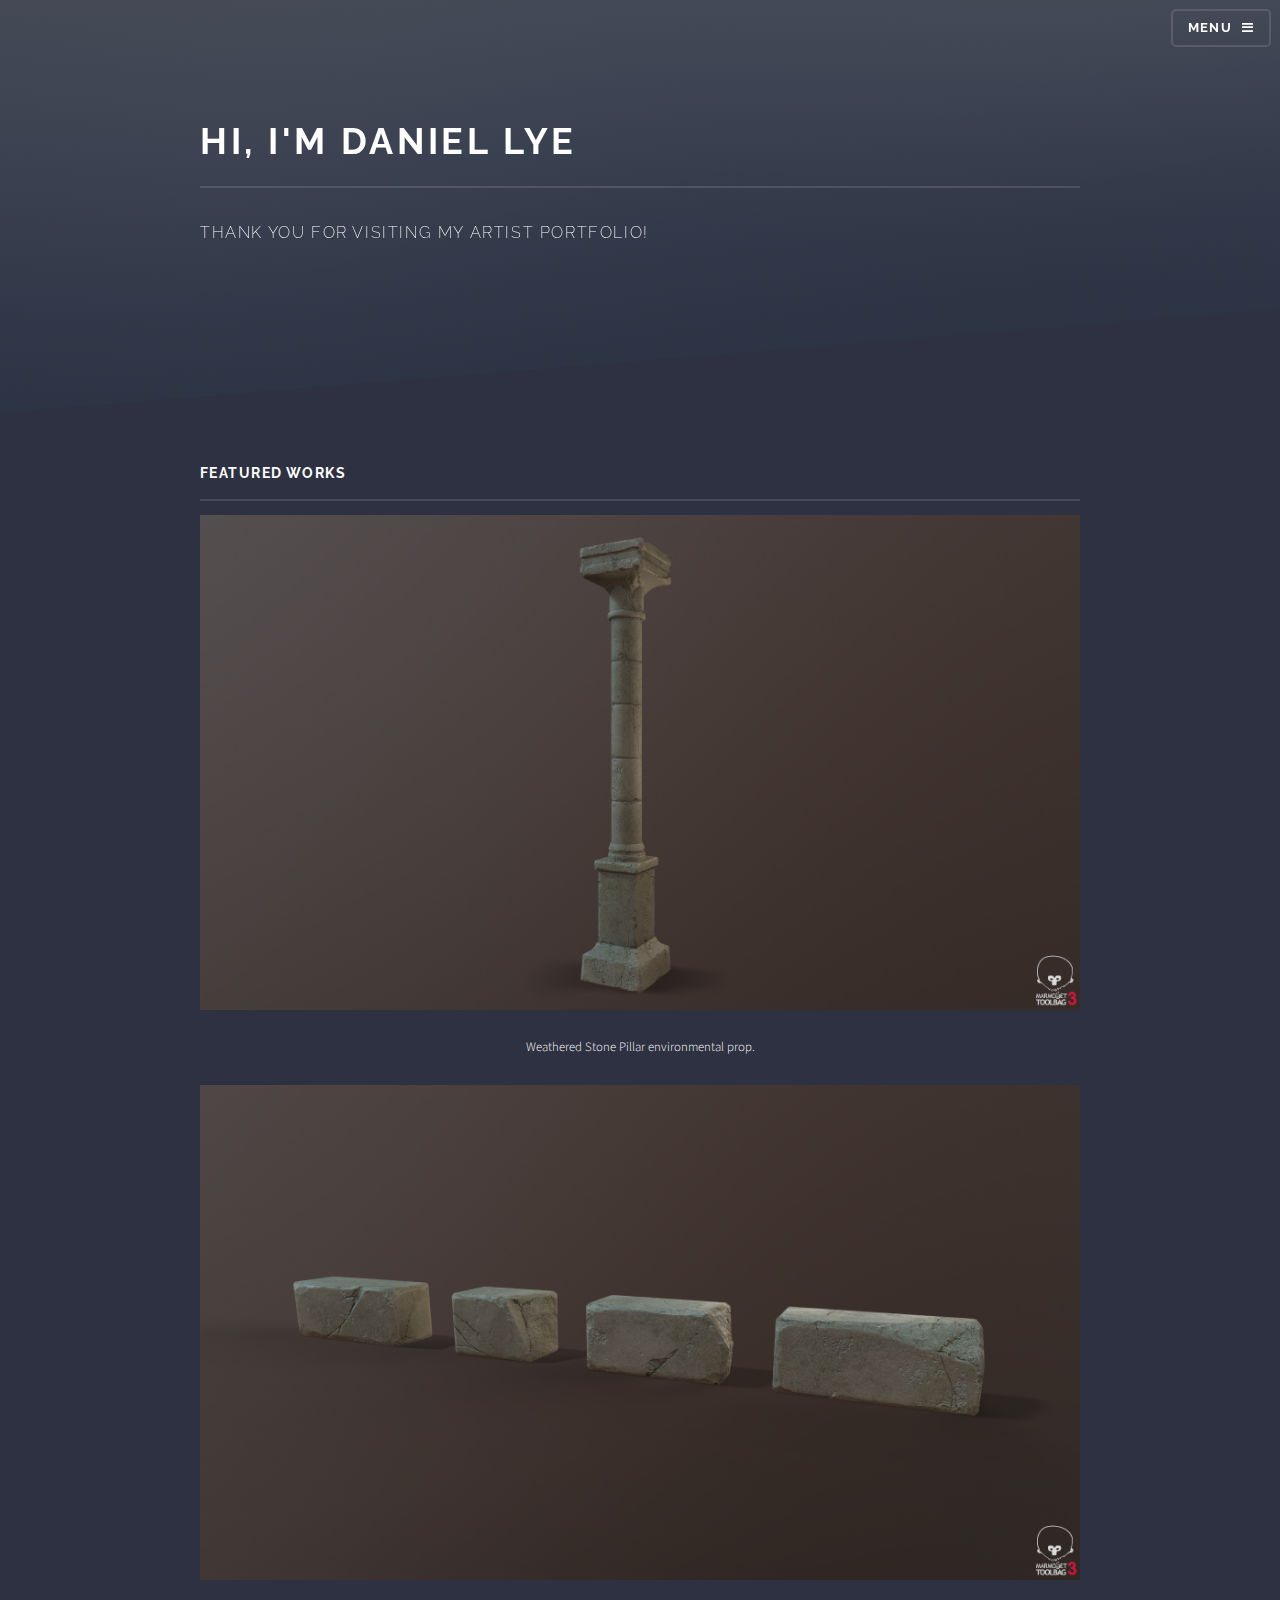
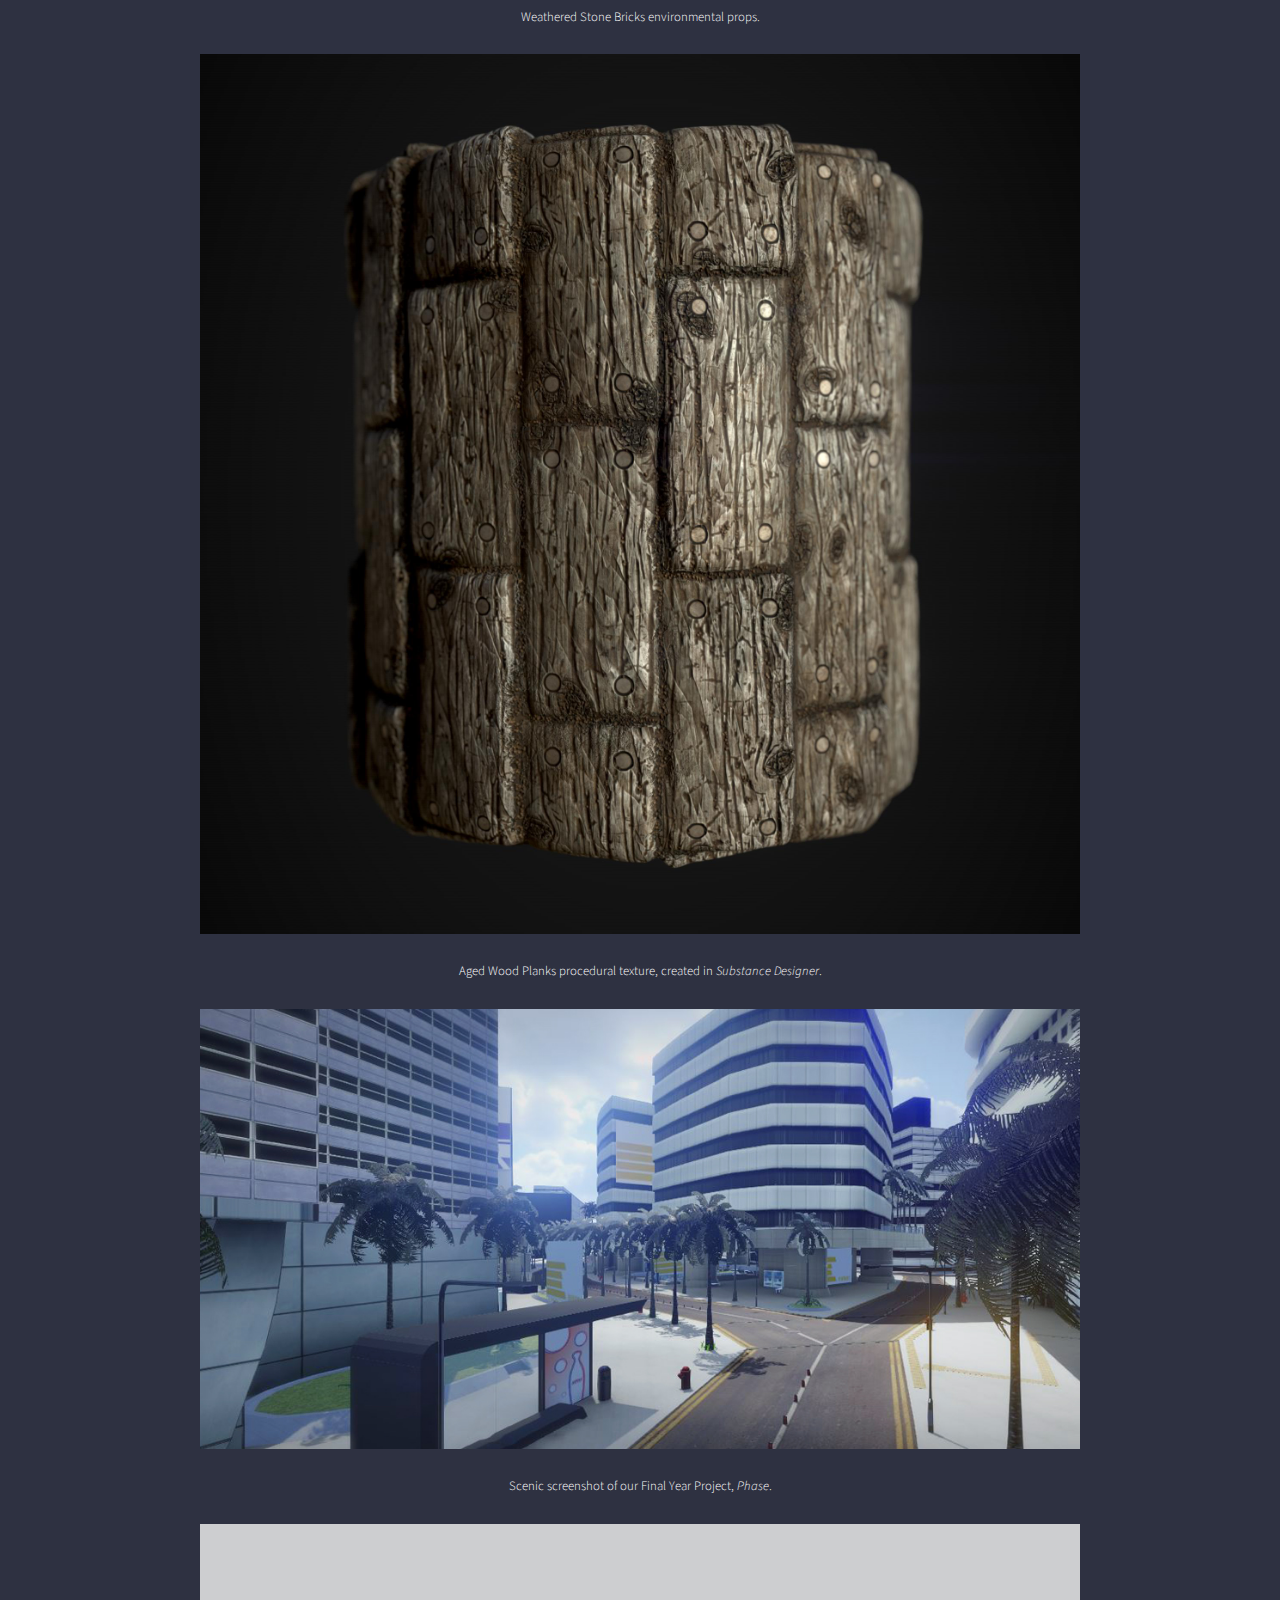
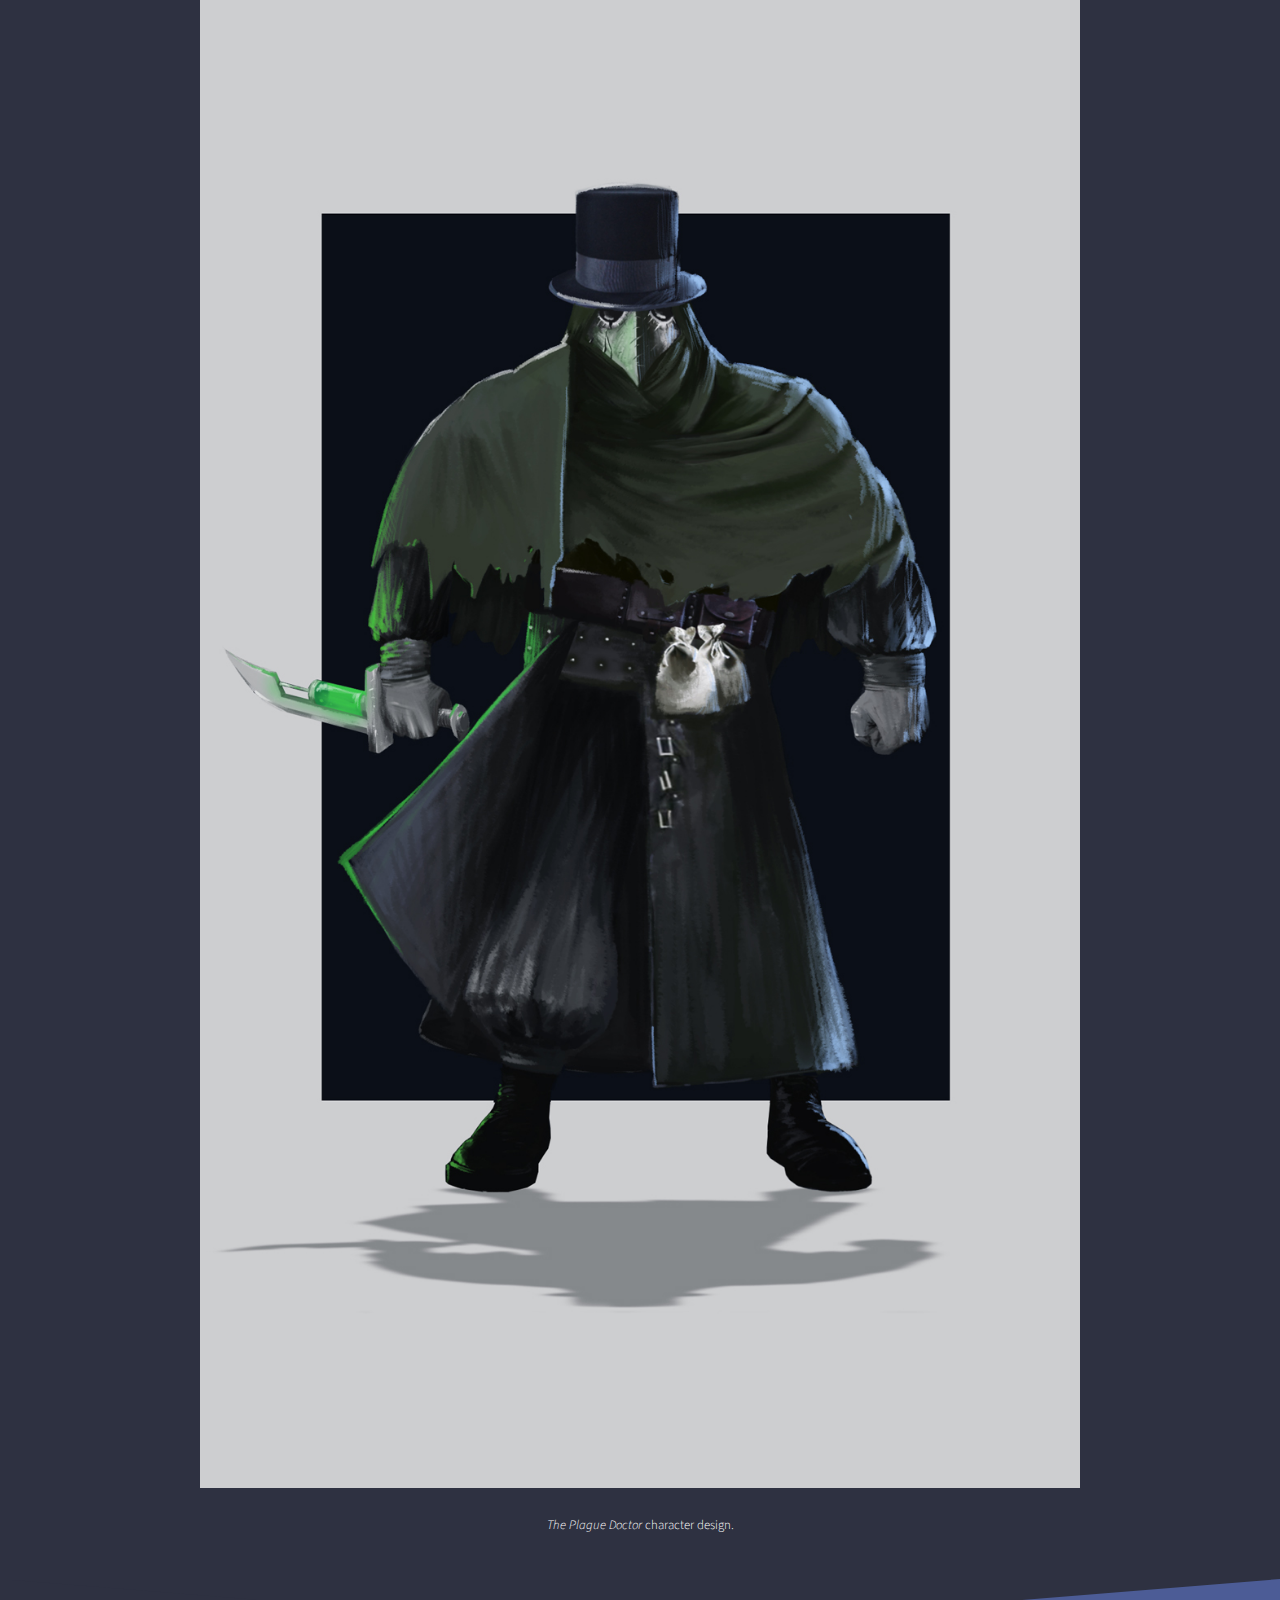
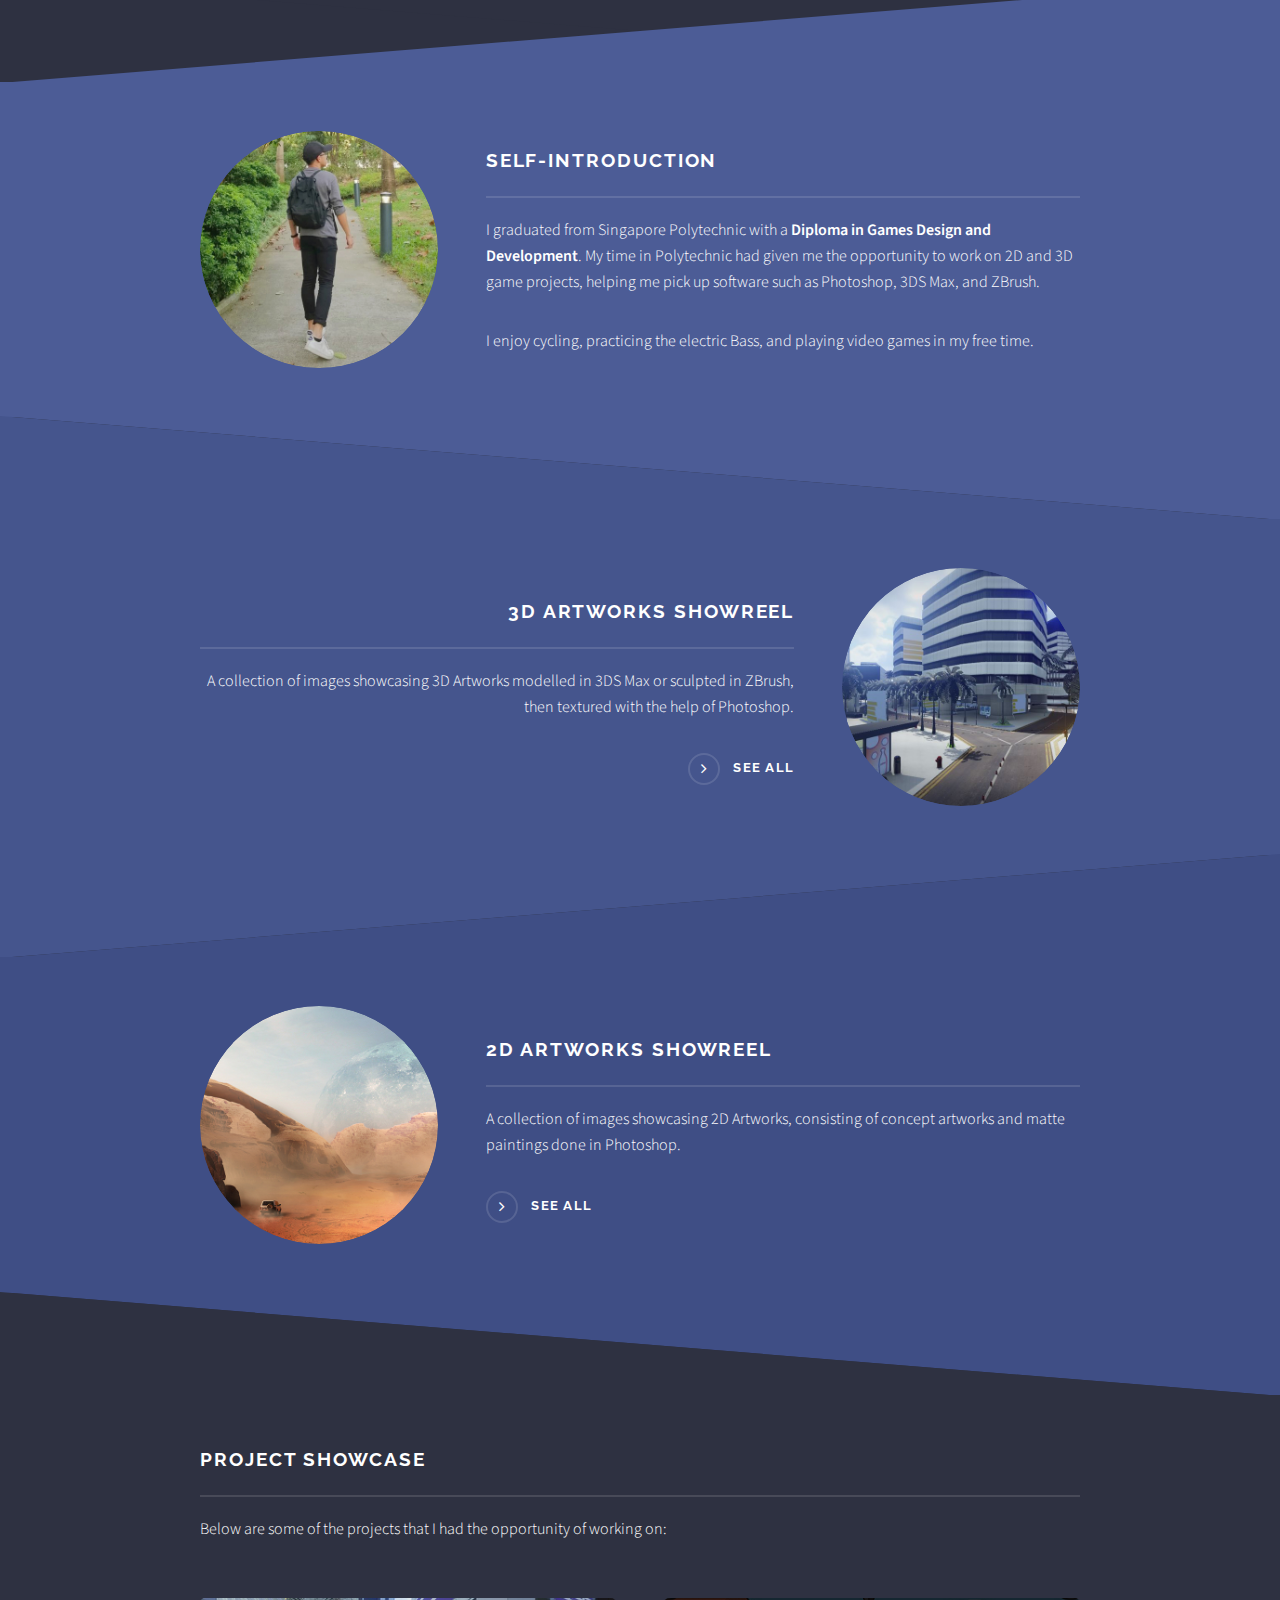
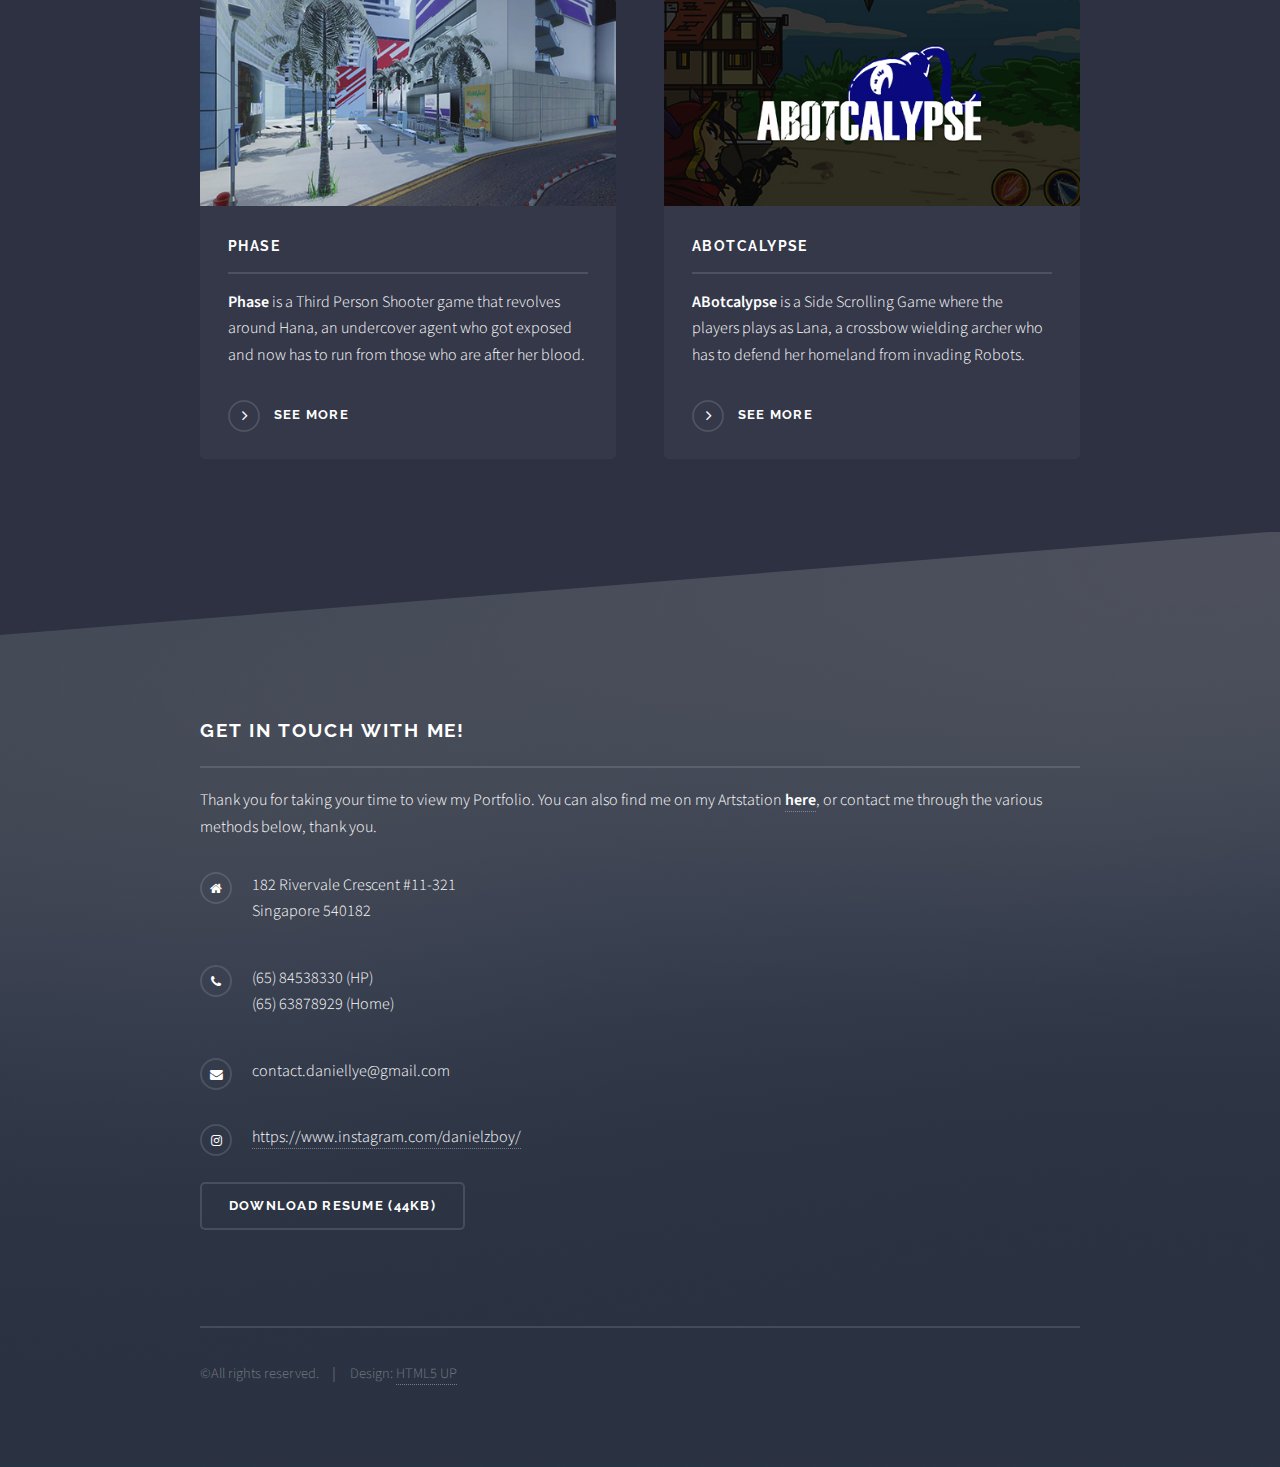
==== commit 0668fef0: "Minor update to fix index" ====
--- a/index.html
+++ b/index.html
@@ -57,9 +57,9 @@
 
 								<h3 class="major">Featured Works</h3>
 
-								<center><div style="width:auto; font-size: 80%;"><img src="images/art05.PNG" alt="" class="responsive"/>Weathered Stone Pillar environmental prop.</div></center><br/>
-
-								<center><div style="width:auto; font-size: 80%;"><img src="images/art04.PNG" alt="" class="responsive"/>Weathered Stone Bricks environmental props.</div></center><br/>
+								<center><div style="width:auto; font-size: 80%;"><img src="images/art05.png" alt="" class="responsive"/>Weathered Stone Pillar environmental prop.</div></center><br/>
+
+								<center><div style="width:auto; font-size: 80%;"><img src="images/art04.png" alt="" class="responsive"/>Weathered Stone Bricks environmental props.</div></center><br/>
 
 								<center><div style="width:auto; font-size: 80%;"><img src="images/art01.jpg" alt="" class="responsive"/>Aged Wood Planks procedural texture, created in <i>Substance Designer</i>.</div></center><br/>
 
